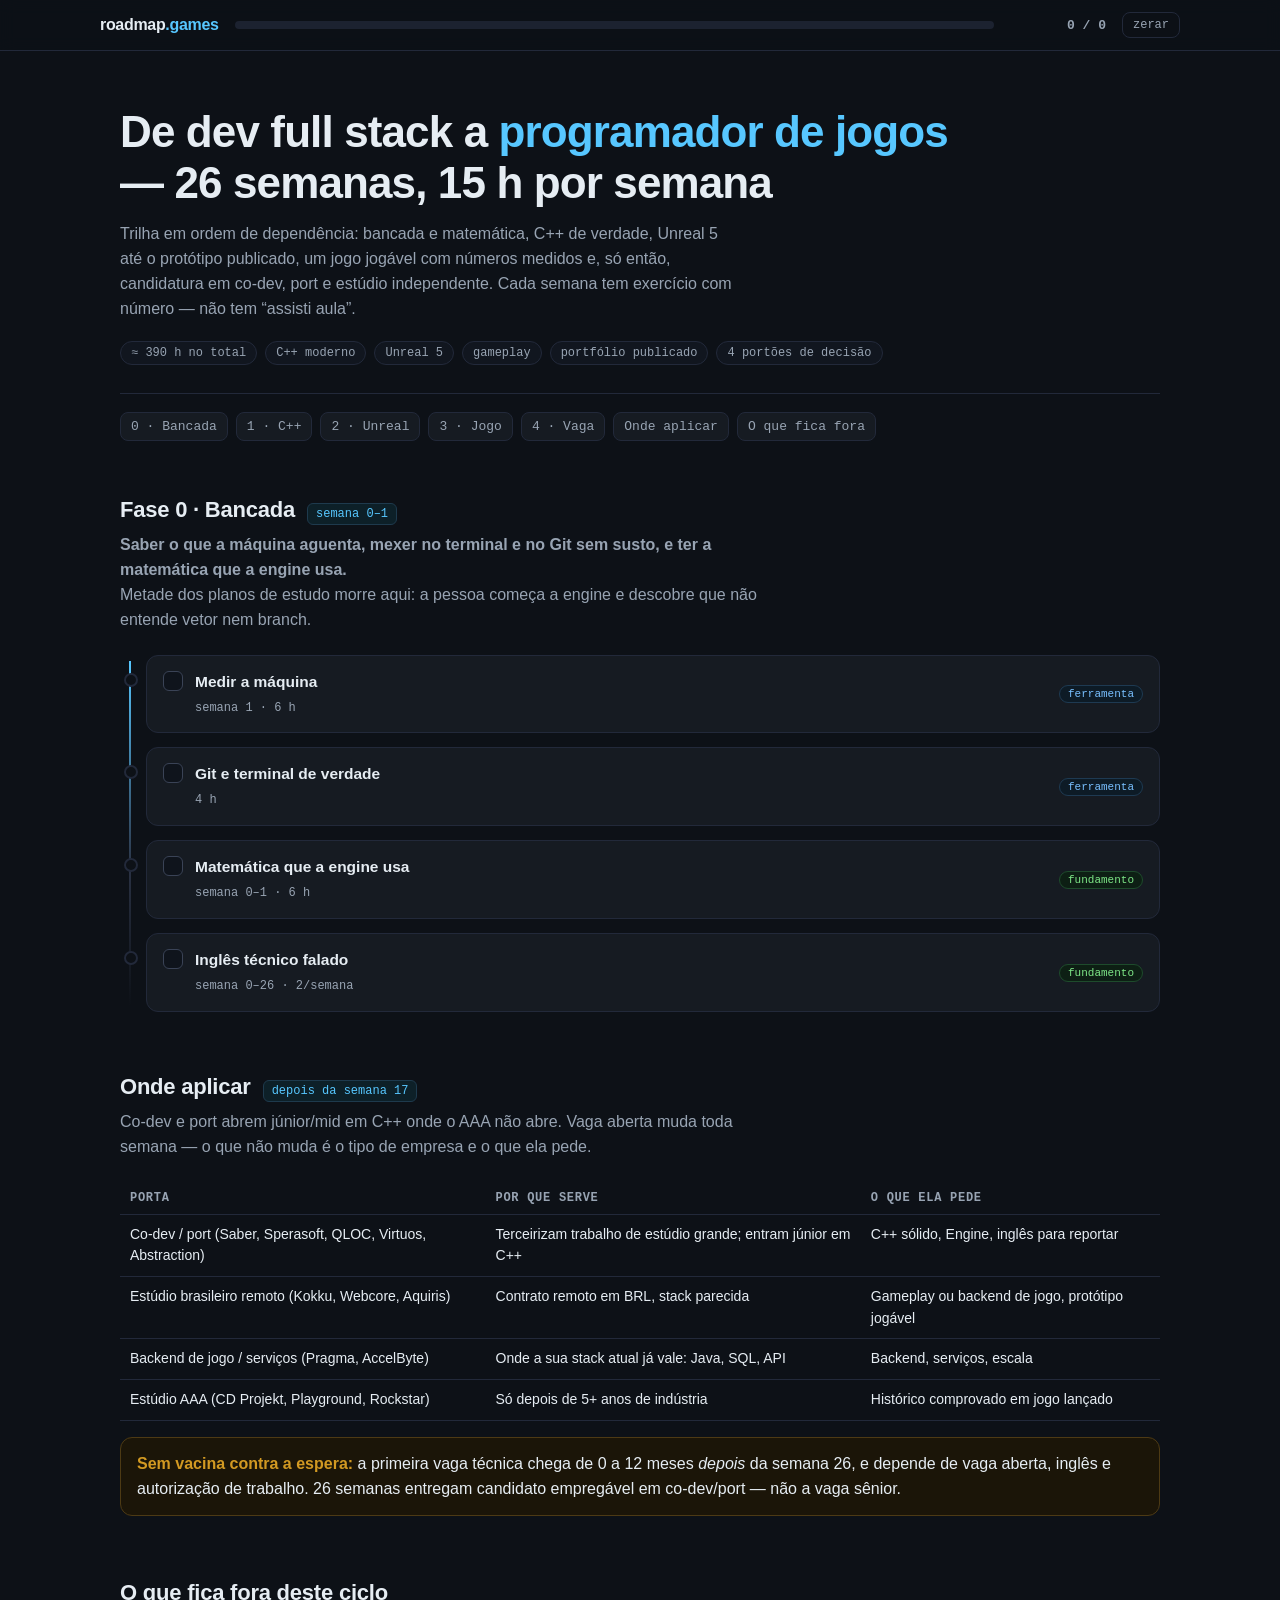
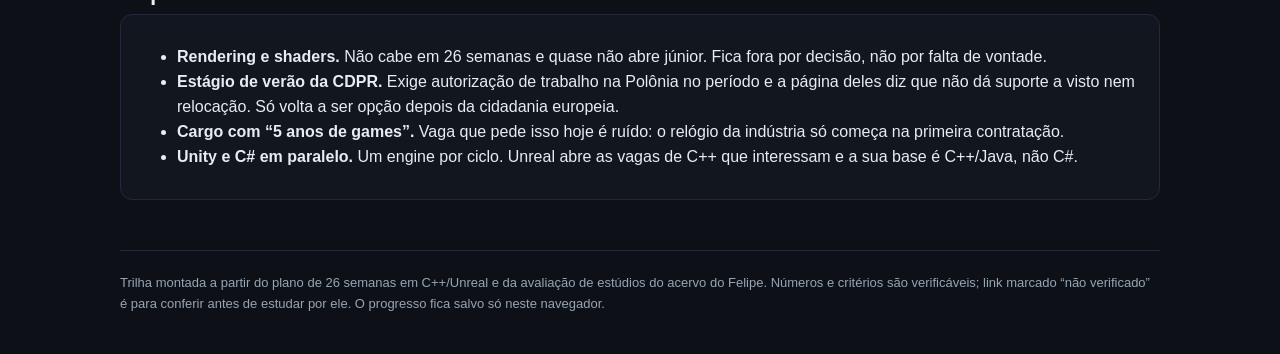
==== roadmap-games/index.html @ f2ee471b "Roadmap de games: trilha de 26 semanas em C++/Unreal Site estatico (roadmap-games/) com fases, exerc" ====
<!DOCTYPE html>
<html lang="pt-BR">
<head>
<meta charset="utf-8">
<meta name="viewport" content="width=device-width, initial-scale=1">
<title>Roadmap — de dev full stack a programador de jogos</title>
<meta name="description" content="Trilha de 26 semanas: C++, Unreal 5, gameplay, portfólio publicado e candidatura em estúdios.">
<style>
  :root{
    --bg:#0d1117; --bg2:#11161f; --card:#161b22; --line:#22293a;
    --txt:#e6edf3; --dim:#98a4b3; --accent:#57c7ff; --accent2:#8b7cff;
    --ok:#3fb950; --warn:#d29922;
    --mono:ui-monospace,SFMono-Regular,"SF Mono",Menlo,Consolas,monospace;
  }
  *{box-sizing:border-box}
  body{margin:0;background:var(--bg);color:var(--txt);
    font:16px/1.55 -apple-system,BlinkMacSystemFont,"Segoe UI",Roboto,Helvetica,Arial,sans-serif}
  a{color:var(--accent)}
  header{position:sticky;top:0;z-index:20;background:rgba(13,17,23,.92);
    backdrop-filter:blur(8px);border-bottom:1px solid var(--line)}
  .wrap{max-width:1080px;margin:0 auto;padding:0 20px}
  .hrow{display:flex;align-items:center;gap:16px;padding:12px 0}
  .logo{font-weight:700;letter-spacing:-.02em}
  .logo span{color:var(--accent)}
  .bar{flex:1;height:8px;background:#1c2230;border-radius:99px;overflow:hidden;min-width:80px}
  .bar i{display:block;height:100%;width:0;background:linear-gradient(90deg,var(--accent),var(--accent2));transition:width .3s}
  .pct{font:600 13px var(--mono);color:var(--dim);min-width:96px;text-align:right}
  .hero{padding:56px 0 28px;border-bottom:1px solid var(--line)}
  h1{font-size:clamp(28px,4.2vw,44px);line-height:1.15;margin:0 0 14px;letter-spacing:-.02em}
  h1 em{font-style:normal;color:var(--accent)}
  .lead{color:var(--dim);max-width:70ch;margin:0 0 20px}
  .chips{display:flex;flex-wrap:wrap;gap:8px}
  .chip{font:12px var(--mono);color:var(--dim);border:1px solid var(--line);
    padding:4px 10px;border-radius:99px;background:var(--bg2)}
  nav.toc{display:flex;gap:8px;flex-wrap:wrap;padding:18px 0}
  nav.toc a{font:13px var(--mono);text-decoration:none;color:var(--dim);border:1px solid var(--line);
    padding:6px 10px;border-radius:8px;background:var(--card)}
  nav.toc a:hover{color:var(--txt);border-color:var(--accent)}
  section{padding:34px 0 10px}
  .fase-top{display:flex;align-items:baseline;gap:12px;flex-wrap:wrap;margin-bottom:4px}
  h2{font-size:22px;margin:0;letter-spacing:-.01em}
  .sem{font:12px var(--mono);color:var(--accent);border:1px solid #1e3a4d;background:#0d2028;
    padding:3px 8px;border-radius:6px}
  .obj{color:var(--dim);margin:6px 0 22px;max-width:75ch}
  .trilha{position:relative;padding-left:26px}
  .trilha:before{content:"";position:absolute;left:9px;top:6px;bottom:6px;width:2px;
    background:linear-gradient(180deg,var(--accent),#2a3244 60%,transparent)}
  .no{position:relative;margin-bottom:14px}
  .no:before{content:"";position:absolute;left:-22px;top:18px;width:10px;height:10px;border-radius:50%;
    background:var(--bg);border:2px solid var(--line)}
  .no.done:before{background:var(--ok);border-color:var(--ok)}
  details{background:var(--card);border:1px solid var(--line);border-radius:12px;overflow:hidden}
  details[open]{border-color:#2b3a52}
  summary{list-style:none;cursor:pointer;display:flex;gap:12px;align-items:flex-start;padding:14px 16px}
  summary::-webkit-details-marker{display:none}
  .ck{flex:0 0 auto;width:20px;height:20px;border:1.5px solid #3a4356;border-radius:6px;margin-top:1px;
    display:grid;place-items:center;background:#0f141c;cursor:pointer}
  .ck:hover{border-color:var(--accent)}
  .ck.on{background:var(--ok);border-color:var(--ok)}
  .ck svg{width:12px;height:12px;stroke:#0d1117;stroke-width:3;fill:none;opacity:0}
  .ck.on svg{opacity:1}
  .st{flex:1;min-width:0}
  .st b{display:block;font-size:15.5px;font-weight:600}
  .st small{color:var(--dim);font:12px var(--mono)}
  .tag{font:11px var(--mono);padding:2px 8px;border-radius:99px;white-space:nowrap;align-self:center}
  .t-fund{color:#7ee787;border:1px solid #1e4b2c;background:#0d1f14}
  .t-ferr{color:#79c0ff;border:1px solid #1e3a52;background:#0d1b26}
  .t-proj{color:#d2a8ff;border:1px solid #3d2a56;background:#180f24}
  .t-port{color:#e3b341;border:1px solid #4d3a14;background:#231a08}
  .body{padding:0 16px 18px;border-top:1px solid var(--line);margin-top:2px}
  .grid{display:grid;grid-template-columns:1fr 1fr;gap:18px;padding-top:14px}
  @media(max-width:760px){.grid{grid-template-columns:1fr}}
  .body h4{font:600 12px var(--mono);text-transform:uppercase;letter-spacing:.08em;
    color:var(--dim);margin:0 0 8px}
  .body ul{margin:0;padding-left:18px}
  .body li{margin:3px 0}
  .crit{background:#0f141c;border-left:3px solid var(--warn);padding:10px 12px;border-radius:0 8px 8px 0;margin-top:14px}
  .crit b{color:var(--warn);font-size:12px;font-family:var(--mono);display:block;margin-bottom:2px}
  .prova{background:#0f141c;border-left:3px solid var(--accent2);padding:10px 12px;border-radius:0 8px 8px 0;margin-top:8px}
  .prova b{color:var(--accent2);font-size:12px;font-family:var(--mono);display:block;margin-bottom:2px}
  table{width:100%;border-collapse:collapse;margin:10px 0 6px;font-size:14px}
  th,td{text-align:left;padding:9px 10px;border-bottom:1px solid var(--line);vertical-align:top}
  th{font:600 12px var(--mono);text-transform:uppercase;letter-spacing:.06em;color:var(--dim)}
  .nota{border:1px solid #4d3a14;background:#1b1508;border-radius:12px;padding:14px 16px;margin:16px 0}
  .nota b{color:var(--warn)}
  .fora{border:1px solid var(--line);border-radius:12px;padding:14px 16px;background:var(--bg2)}
  footer{border-top:1px solid var(--line);margin-top:40px;padding:22px 0 40px;color:var(--dim);font-size:13px}
  .reset{font:12px var(--mono);background:transparent;color:var(--dim);border:1px solid var(--line);
    border-radius:8px;padding:5px 10px;cursor:pointer}
  .reset:hover{color:var(--txt);border-color:var(--accent)}
  @media print{header{position:static}details{border:1px solid #ccc}}
</style>
</head>
<body>
<header>
  <div class="wrap hrow">
    <div class="logo">roadmap<span>.games</span></div>
    <div class="bar"><i id="bar"></i></div>
    <div class="pct" id="pct">0 / 0</div>
    <button class="reset" id="reset" title="Zerar progresso">zerar</button>
  </div>
</header>

<div class="wrap">
  <div class="hero">
    <h1>De dev full stack a <em>programador de jogos</em><br>— 26 semanas, 15 h por semana</h1>
    <p class="lead">Trilha em ordem de dependência: bancada e matemática, C++ de verdade, Unreal 5 até o protótipo publicado, um jogo jogável com números medidos e, só então, candidatura em co-dev, port e estúdio independente. Cada semana tem exercício com número — não tem “assisti aula”.</p>
    <div class="chips">
      <span class="chip">≈ 390 h no total</span>
      <span class="chip">C++ moderno</span>
      <span class="chip">Unreal 5</span>
      <span class="chip">gameplay</span>
      <span class="chip">portfólio publicado</span>
      <span class="chip">4 portões de decisão</span>
    </div>
  </div>

  <nav class="toc">
    <a href="#f0">0 · Bancada</a>
    <a href="#f1">1 · C++</a>
    <a href="#f2">2 · Unreal</a>
    <a href="#f3">3 · Jogo</a>
    <a href="#f4">4 · Vaga</a>
    <a href="#onde">Onde aplicar</a>
    <a href="#fora">O que fica fora</a>
  </nav>

  <div id="app"></div>

  <section id="onde">
    <div class="fase-top"><h2>Onde aplicar</h2><span class="sem">depois da semana 17</span></div>
    <p class="obj">Co-dev e port abrem júnior/mid em C++ onde o AAA não abre. Vaga aberta muda toda semana — o que não muda é o tipo de empresa e o que ela pede.</p>
    <table>
      <thead><tr><th>Porta</th><th>Por que serve</th><th>O que ela pede</th></tr></thead>
      <tbody>
        <tr><td>Co-dev / port (Saber, Sperasoft, QLOC, Virtuos, Abstraction)</td><td>Terceirizam trabalho de estúdio grande; entram júnior em C++</td><td>C++ sólido, Engine, inglês para reportar</td></tr>
        <tr><td>Estúdio brasileiro remoto (Kokku, Webcore, Aquiris)</td><td>Contrato remoto em BRL, stack parecida</td><td>Gameplay ou backend de jogo, protótipo jogável</td></tr>
        <tr><td>Backend de jogo / serviços (Pragma, AccelByte)</td><td>Onde a sua stack atual já vale: Java, SQL, API</td><td>Backend, serviços, escala</td></tr>
        <tr><td>Estúdio AAA (CD Projekt, Playground, Rockstar)</td><td>Só depois de 5+ anos de indústria</td><td>Histórico comprovado em jogo lançado</td></tr>
      </tbody>
    </table>
    <div class="nota"><b>Sem vacina contra a espera:</b> a primeira vaga técnica chega de 0 a 12 meses <em>depois</em> da semana 26, e depende de vaga aberta, inglês e autorização de trabalho. 26 semanas entregam candidato empregável em co-dev/port — não a vaga sênior.</div>
  </section>

  <section id="fora">
    <div class="fase-top"><h2>O que fica fora deste ciclo</h2></div>
    <div class="fora">
      <ul>
        <li><b>Rendering e shaders.</b> Não cabe em 26 semanas e quase não abre júnior. Fica fora por decisão, não por falta de vontade.</li>
        <li><b>Estágio de verão da CDPR.</b> Exige autorização de trabalho na Polônia no período e a página deles diz que não dá suporte a visto nem relocação. Só volta a ser opção depois da cidadania europeia.</li>
        <li><b>Cargo com “5 anos de games”.</b> Vaga que pede isso hoje é ruído: o relógio da indústria só começa na primeira contratação.</li>
        <li><b>Unity e C# em paralelo.</b> Um engine por ciclo. Unreal abre as vagas de C++ que interessam e a sua base é C++/Java, não C#.</li>
      </ul>
    </div>
  </section>

  <footer>
    Trilha montada a partir do plano de 26 semanas em C++/Unreal e da avaliação de estúdios do acervo do Felipe.
    Números e critérios são verificáveis; link marcado “não verificado” é para conferir antes de estudar por ele.
    O progresso fica salvo só neste navegador.
  </footer>
</div>

<script>
const FASES = [
 { id:"f0", titulo:"Fase 0 · Bancada", semanas:"semana 0–1", tipo:"pre",
   objetivo:"Saber o que a máquina aguenta, mexer no terminal e no Git sem susto, e ter a matemática que a engine usa.",
   porque:"Metade dos planos de estudo morre aqui: a pessoa começa a engine e descobre que não entende vetor nem branch.",
   nos:[
    { id:"f0n1", titulo:"Medir a máquina", tipo:"ferramenta", semana:"1", horas:6,
      conceitos:["Abrir o projeto que já existe no PC que roda Unreal","Comando de estatística de frame (`stat unit`)","Build limpo cronometrado","Critério de compra de GPU: só com número na mão"],
      recursos:[{t:"Documentação de profiling da Unreal (dev.epicgames.com)",u:"https://dev.epicgames.com/documentation/",g:true,idioma:"en"}],
      exercicio:"Rodar `stat unit` na cena de primitivas e um build limpo do projeto existente.",
      criterio:"≥ 30 fps e build < 15 min registrados. Se não der, mede de novo antes de comprar GPU.",
      prova:"Um parágrafo no README do protótipo com os dois números e o modelo da máquina." },
    { id:"f0n2", titulo:"Git e terminal de verdade", tipo:"ferramenta", semana:"0", horas:4,
      conceitos:["branch, merge, rebase e o que dá conflito","`git log`, `git bisect`, `git stash`","Commit pequeno e mensagem que explica o porquê","Git LFS para asset binário de engine"],
      recursos:[{t:"Pro Git (livro livre, tem tradução PT)",u:"https://git-scm.com/book/pt-br",g:true,idioma:"pt"}],
      exercicio:"Reorganizar o repositório do protótipo em branches: `main` estável, uma branch por experimento.",
      criterio:"Nenhum commit direto na `main` por 2 semanas; histórico legível por outra pessoa.",
      prova:"Histórico do repositório — é a primeira coisa que recrutador de engine abre." },
    { id:"f0n3", titulo:"Matemática que a engine usa", tipo:"fundamento", semana:"0–1", horas:6,
      conceitos:["Vetor, soma, escala, normalização","Produto escalar (visão, oclusão) e produto vetorial (eixo de giro)","Interpolação linear e suavização","Base ortonormal e espaço local × mundo"],
      recursos:[{t:"Math for Game Developers (série de vídeos com exercícios)",u:"",g:true,idioma:"en"}],
      exercicio:"Escrever à mão, sem engine: detectar se o jogador está à frente de um NPC e a que distância.",
      criterio:"Acertar 10 casos de teste escritos antes do código.",
      prova:"Arquivo `.md` curto com o código e o desenho de cada caso." },
    { id:"f0n4", titulo:"Inglês técnico falado", tipo:"fundamento", semana:"0–26", horas:"2/semana",
      conceitos:["Descrever um bug em 30 s","Explicar uma decisão de arquitetura","Vocabulário de engine: tick, actor, class, build","Entrevista técnica sem roteiro decorado"],
      recursos:[{t:"Documentação da Unreal 5 em inglês (dev.epicgames.com) — leitura diária",u:"https://dev.epicgames.com/documentation/",g:true,idioma:"en"}],
      exercicio:"Gravar 60 s de áudio explicando o que você fez na semana, uma vez por semana.",
      criterio:"Sem texto na frente a partir da semana 10.",
      prova:"Pasta local com os áudios; o vídeo do protótipo sai em inglês." }
   ]},
 { id:"f1", titulo:"Fase 1 · C++ de verdade", semanas:"semanas 2–9", tipo:"fundamento",
   objetivo:"Sair do C++ de faculdade para C++ de engine: memória, custo e depuração medidos.",
   porque:"Engine é C++ com regra de performance. Sem essa fase, o projeto em Unreal vira Blueprint copiado de tutorial.",
   nos:[
    { id:"f1n1", titulo:"Tipos, referência × ponteiro, stack × heap", tipo:"fundamento", semana:"2", horas:15,
      conceitos:["`int`/`size_t`/`float` e o que estoura","referência é apelido, ponteiro é endereço","tempo de vida na stack × heap","`new`/`delete` e por que a engine evita"],
      recursos:[{t:"Learn C++ (learncpp.com) — capítulos de fundamentos",u:"https://www.learncpp.com/",g:true,idioma:"en"},{t:"cppreference (consulta, não leitura)",u:"https://en.cppreference.com/",g:true,idioma:"en"}],
      exercicio:"Escrever um vetor dinâmico próprio com `push_back`, realocação e tamanho.",
      criterio:"1 M inserções sem erro e 0 leak no AddressSanitizer.",
      prova:"Repo `cpp-vector-from-scratch` com README e o comando de teste." },
    { id:"f1n2", titulo:"RAII, cópia × movimento", tipo:"fundamento", semana:"3", horas:15,
      conceitos:["construtor e destrutor como dono do recurso","regra de três × regra de cinco","move ctor e `std::move`","`= delete` e `= default`"],
      exercicio:"`Buffer` com move constructor e teste que prova a diferença.",tipo:"fundamento",
      criterio:"Cópia de 100 MB ≥ 10× mais lenta que o move — medido.",
      prova:"Tabela de tempos no README." },
    { id:"f1n3", titulo:"STL, iteradores e complexidade", tipo:"fundamento", semana:"4", horas:15,
      conceitos:["sequência × associativa × hash","invalidacão de iterador","`O(n)` × `O(log n)` na prática","algoritmos prontos antes do laço escrito à mão"],
      exercicio:"3 exercícios só com STL, cada um com benchmark.",
      criterio:"`vector` × `list` × `map` medidos em 1 M de elementos.",
      prova:"Gráfico ou tabela de ms no README." },
    { id:"f1n4", titulo:"Templates, lambdas e `std::function`", tipo:"fundamento", semana:"5", horas:15,
      conceitos:["template de função × de classe","lambda e captura por valor/referência","`std::function` e o custo do type erasure","callbacks no estilo de engine"],
      exercicio:"Sistema de eventos com callbacks e prioridade.",
      criterio:"5 testes verdes, incluindo remoção de callback no meio da emissão.",
      prova:"Repo `cpp-event-system` com os testes." },
    { id:"f1n5", titulo:"Memória: alinhamento, cache, ponteiros inteligentes", tipo:"fundamento", semana:"6", horas:15,
      conceitos:["alinhamento e padding","localidade de cache e o custo do ponteiro saltando","AoS × SoA","`unique_ptr` × `shared_ptr` × referência crua"],
      exercicio:"Simulação de 1 M de partículas em AoS e em SoA.",
      criterio:"Diferença de ms/frame medida e explicada em 3 frases.",
      prova:"Comparação no README com o perfil de acesso." },
    { id:"f1n6", titulo:"Concorrência: threads, mutex, atomics", tipo:"fundamento", semana:"7", horas:15,
      conceitos:["thread e `join`","mutex e o que é deadlock","`atomic` e ordem de memória (o básico)","fila de trabalho com workers"],
      exercicio:"Job system com 4 workers processando 1 M de itens.",
      criterio:"Speedup ≥ 2,5× sobre a versão de uma thread.",
      prova:"Tabela de tempo por número de threads." },
    { id:"f1n7", titulo:"Depurar: sanitizers, gdb, profiler", tipo:"ferramenta", semana:"8", horas:15,
      conceitos:["AddressSanitizer e UndefinedBehaviorSanitizer","breakpoint, `watch`, backtrace","profiling por amostragem","isolar bug reportado por outra pessoa"],
      exercicio:"Caçar 3 bugs plantados de propósito num código seu.",
      criterio:"Relatório de 1 página por bug: sintoma, causa, correção.",
      prova:"Pasta `reports/` no repo." },
    { id:"f1n8", titulo:"Portão 1 — C++ integrador", tipo:"portao", semana:"9", horas:15,
      conceitos:["loop de tick com passo fixo","estado de jogo serializável","UDP local sem biblioteca pesada","medir erro de posição"],
      exercicio:"Servidor headless a 20 Hz com 2 clientes UDP na mesma máquina.",
      criterio:"Erro de posição medido em metros após 5 min de jogo — o número decide se vale seguir para engine.",
      prova:"Vídeo de 30 s e README com o erro medido." }
   ]},
 { id:"f2", titulo:"Fase 2 · Unreal 5", semanas:"semanas 10–17", tipo:"projeto",
   objetivo:"Dominar o framework de gameplay em C++ até um protótipo empacotado e publicado.",
   porque:"É a fase que aparece no currículo. Cada semana termina em algo que abre e roda, não em aula assistida.",
   nos:[
    { id:"f2n1", titulo:"AActor, UPROPERTY e Gameplay Framework", tipo:"projeto", semana:"10", horas:15,
      conceitos:["Actor, Component, Level","`UPROPERTY` e o que o garbage collector vê","GameMode, PlayerController, Pawn","ciclo `BeginPlay`/`Tick`"],
      exercicio:"Personagem com input em C++ puro, sem Blueprint no movimento.",
      criterio:"Build empacotada abre e o personagem anda.",
      prova:"Repo do protótipo com o `Build/` fora do Git e um GIF curto." },
    { id:"f2n2", titulo:"Câmera e CharacterMovement", tipo:"projeto", semana:"11", horas:15,
      conceitos:["spring arm e colisão de câmera","`MaxWalkSpeed`, aceleração, frenagem","chão × ar","terceira pessoa legível"],
      exercicio:"Terceira pessoa jogável numa pista medida.",
      criterio:"6 m/s medidos na pista de 24 m.",
      prova:"Vídeo com a medição na tela." },
    { id:"f2n3", titulo:"Enhanced Input e HUD em UMG", tipo:"projeto", semana:"12", horas:15,
      conceitos:["Input Action × Input Mapping Context","pause e reinício sem vazar estado","HUD por binding × por evento","empacotar depois de mexer em UMG"],
      exercicio:"Pause, reiniciar e HUD de velocidade.",
      criterio:"Os 3 funcionam na build empacotada, não só no editor.",
      prova:"Checklist no README com o que foi testado na build." },
    { id:"f2n4", titulo:"Animação com AnimInstance em C++", tipo:"projeto", semana:"13", horas:15,
      conceitos:["estado de animação dirigido por código","blend por variável","notify e evento de passo","evitar `if` na lógica de transição"],
      exercicio:"3 estados de animação com primitivas.",
      criterio:"Transição controlada por dados, sem cadeia de `if`.",
      prova:"Trecho de código no README explicando a máquina de estados." },
    { id:"f2n5", titulo:"IA: AIController, Behavior Tree, NavMesh", tipo:"projeto", semana:"14", horas:15,
      conceitos:["Blackboard × Behavior Tree","percepção (visão e audição)","NavMesh e patrulha por pontos","custo de vários agentes"],
      exercicio:"3 inimigos que patrulham e perseguem.",
      criterio:"3 bots rodando 5 min sem travar nem empilhar.",
      prova:"Vídeo de 30 s com os 3 bots e o log de FPS." },
    { id:"f2n6", titulo:"Combate próprio, sem GAS", tipo:"projeto", semana:"15", horas:15,
      conceitos:["hitbox e overlap confiável","dano, vida e morte","i-frames e hitstop","feedback: som, tremor, flash"],
      exercicio:"Loop de combate completo com vitória e derrota.",
      criterio:"60 s de jogo sem bug conhecido, com os números de hitstop documentados.",
      prova:"Vídeo de 60 s — este é o clipe que vai no currículo." },
    { id:"f2n7", titulo:"Profiling e corte de frame time", tipo:"ferramenta", semana:"16", horas:15,
      conceitos:["Unreal Insights","`stat unit` e as três barras","game thread × render thread","o que cortar primeiro"],
      exercicio:"Cortar frame time do protótipo com antes e depois.",
      criterio:"−4 ms provados em gráfico.",
      prova:"Captura do Insights no README." },
    { id:"f2n8", titulo:"Portão 2 — publicar o protótipo", tipo:"portao", semana:"17", horas:15,
      conceitos:["empacotar para Windows","página no itch.io","vídeo de 60 s","testar em outra máquina"],
      exercicio:"Build pública + página + vídeo.",
      criterio:"URL abre e roda em outra máquina, sem o editor instalado.",
      prova:"Link público no LinkedIn e no README do perfil." }
   ]},
 { id:"f3", titulo:"Fase 3 · Jogo jogável e especialidade", semanas:"semanas 18–24", tipo:"projeto",
   objetivo:"Um jogo pequeno, jogado por estranhos, com números que provam decisão de design.",
   porque:"Protótipo mostra engine; jogo mostra que você termina. Terminar é o que separa candidato de curioso.",
   nos:[
    { id:"f3n1", titulo:"Um verbo só, uma sala", tipo:"projeto", semana:"18", horas:15,
      conceitos:["escopo de 1 verbo","sala como tutorial disfarçado","estado mínimo de jogo","o que cortar quando o tempo acaba"],
      exercicio:"Base jogável com um verbo e uma sala.",
      criterio:"60 s jogáveis sem bug bloqueante.",
      prova:"Vídeo + build atualizada no itch.io." },
    { id:"f3n2", titulo:"Salas 2–3 e o “feel”", tipo:"projeto", semana:"19", horas:15,
      conceitos:["coyote time, input buffer, hitstop","número no README, não no olho","curva de dificuldade","leitura visual de perigo"],
      exercicio:"Três salas com o feel ajustado.",
      criterio:"3 números justificados com o porquê.",
      prova:"Seção “feel” no README com os valores e o efeito." },
    { id:"f3n3", titulo:"Playtest com 2 pessoas", tipo:"projeto", semana:"20", horas:15,
      conceitos:["observar em silêncio","onde a pessoa trava × onde ela reclama","registro de observação","o que ignorar do feedback"],
      exercicio:"Duas sessões sem explicar nada antes.",
      criterio:"10 observações registradas, com horário.",
      prova:"Nota `playtest-1.md` no repo." },
    { id:"f3n4", titulo:"Corrigir os 3 problemas mais repetidos", tipo:"projeto", semana:"21", horas:15,
      conceitos:["priorizar por frequência","mudança pequena × retrabalho","changelog","nova build"],
      exercicio:"v1.0 com três correções.",
      criterio:"3 correções + changelog publicado.",
      prova:"Changelog no itch.io." },
    { id:"f3n5", titulo:"Portão 3 — gameplay ou IA?", tipo:"portao", semana:"22", horas:15,
      conceitos:["o que você gostou de medir","combate × percepção/behavior","mercado: qual abre mais júnior","decisão escrita"],
      exercicio:"Comparar o que rendeu no combate (semana 15) e nos bots (semana 14).",
      criterio:"Decisão de uma frase, escrita no plano.",
      prova:"Parágrafo no README e no plano de estudo." },
    { id:"f3n6", titulo:"O sistema novo da especialidade", tipo:"projeto", semana:"23", horas:15,
      conceitos:["IA: EQS, StateTree, percepção","gameplay: segundo verbo que interage com o primeiro","medir o sistema novo","mantê-lo legível"],
      exercicio:"Um sistema novo medido na demo.",
      criterio:"Demo de 30 s mostrando o sistema funcionando.",
      prova:"Vídeo + trecho de código explicado." },
    { id:"f3n7", titulo:"Writeup técnico e 3 posts", tipo:"projeto", semana:"24", horas:15,
      conceitos:["escrever com número, não com opinião","estrutura de postmortem curto","onde publicar (LinkedIn, itch.io, devlog)","o que não contar"],
      exercicio:"Um writeup de 1 página e 3 posts.",
      criterio:"1 writeup + 3 posts publicados.",
      prova:"Links no perfil e no README." }
   ]},
 { id:"f4", titulo:"Fase 4 · Entrar na indústria", semanas:"semanas 25–26", tipo:"candidatura",
   objetivo:"Transformar o que existe em candidatura que passa do primeiro filtro, e medir a taxa de resposta.",
   porque:"Portfólio não se candidata sozinho; e sem medir resposta, você repete o mesmo erro 40 vezes.",
   nos:[
    { id:"f4n1", titulo:"Aplicar com kit: 20 candidaturas", tipo:"portao", semana:"25", horas:15,
      conceitos:["kit de avaliação do estúdio antes de aplicar","co-dev e port primeiro","10 contatos humanos, não só formulário","registro de cada candidatura"],
      exercicio:"20 candidaturas registradas com data, canal e resposta.",
      criterio:"20 registradas e pelo menos 2 respostas humanas.",
      prova:"Planilha pessoal — não vai para o Git." },
    { id:"f4n2", titulo:"Fechar o ciclo e desenhar o próximo", tipo:"portao", semana:"26", horas:15,
      conceitos:["o que falhou por mérito × por mercado","quanto do plano era otimista","próximo bloco de 26 semanas","o que manter vivo (loja, PDV, inglês)"],
      exercicio:"Revisão escrita do ciclo.",
      criterio:"Plano do ciclo 2 escrito com o que muda.",
      prova:"Nota pessoal; o site é atualizado com a nova trilha." }
   ]}
];

const LABEL = {fundamento:"fundamento",frente:"",ferramenta:"ferramenta",projeto:"projeto",portao:"portão",pre:""};
const TAGC = {fundamento:"t-fund",ferramenta:"t-ferr",projeto:"t-proj",portao:"t-port",pre:"t-fund"};
const KEY = "roadmap-games-v1";
let done = {};
try{ done = JSON.parse(localStorage.getItem(KEY) || "{}"); }catch(e){ done = {}; }

const app = document.getElementById("app");
FASES.forEach(f=>{
  const sec = document.createElement("section");
  sec.id = f.id;
  const nos = f.nos.map(n=>`
    <div class="no ${done[n.id]?'done':''}" data-id="${n.id}">
      <details>
        <summary>
          <span class="ck ${done[n.id]?'on':''}"><svg viewBox="0 0 24 24"><path d="M4 12l5 5L20 6"/></svg></span>
          <span class="st"><b>${n.titulo}</b><small>${n.semana && n.semana!=="0" ? "semana "+n.semana+" · " : ""}${typeof n.horas==="number" ? n.horas+" h" : n.horas}</small></span>
          <span class="tag ${TAGC[n.tipo]||'t-fund'}">${LABEL[n.tipo]||n.tipo}</span>
        </summary>
        <div class="body">
          <div class="grid">
            <div>
              <h4>conceitos</h4>
              <ul>${n.conceitos.map(c=>`<li>${c}</li>`).join("")}</ul>
            </div>
            <div>
              <h4>estudar com</h4>
              <ul>${n.recursos.map(r=> r.u ? `<li><a href="${r.u}" target="_blank" rel="noopener">${r.t}</a>${r.idioma?` · ${r.idioma}`:""}</li>` : `<li>${r.t} <em>· link não verificado</em></li>`).join("")}</ul>
            </div>
          </div>
          <div class="crit"><b>pronto em número</b>${n.criterio}</div>
          <div class="prova"><b>prova</b>${n.prova}</div>
        </div>
      </details>
    </div>`).join("");
  sec.innerHTML = `<div class="fase-top"><h2>${f.titulo}</h2><span class="sem">${f.semanas}</span></div>
    <p class="obj"><b>${f.objetivo}</b><br>${f.porque}</p>
    <div class="trilha">${nos}</div>`;
  app.appendChild(sec);
});

const total = FASES.reduce((a,f)=>a+f.nos.length,0);
function paint(){
  const n = Object.values(done).filter(Boolean).length;
  document.getElementById("bar").style.width = (n/total*100).toFixed(1)+"%";
  document.getElementById("pct").textContent = n+" / "+total+" ("+Math.round(n/total*100)+"%)";
}
document.addEventListener("click",e=>{
  const ck = e.target.closest(".ck");
  if(ck){
    e.preventDefault(); e.stopPropagation();
    const box = ck.closest(".no");
    const id = box.dataset.id;
    done[id] = !done[id];
    ck.classList.toggle("on", !!done[id]);
    box.classList.toggle("done", !!done[id]);
    localStorage.setItem(KEY, JSON.stringify(done));
    paint();
  }
});
document.getElementById("reset").addEventListener("click",()=>{
  done = {}; localStorage.setItem(KEY,"{}");
  document.querySelectorAll(".no").forEach(b=>{b.classList.remove("done"); b.querySelector(".ck").classList.remove("on");});
  paint();
});
paint();
</script>
</body>
</html>
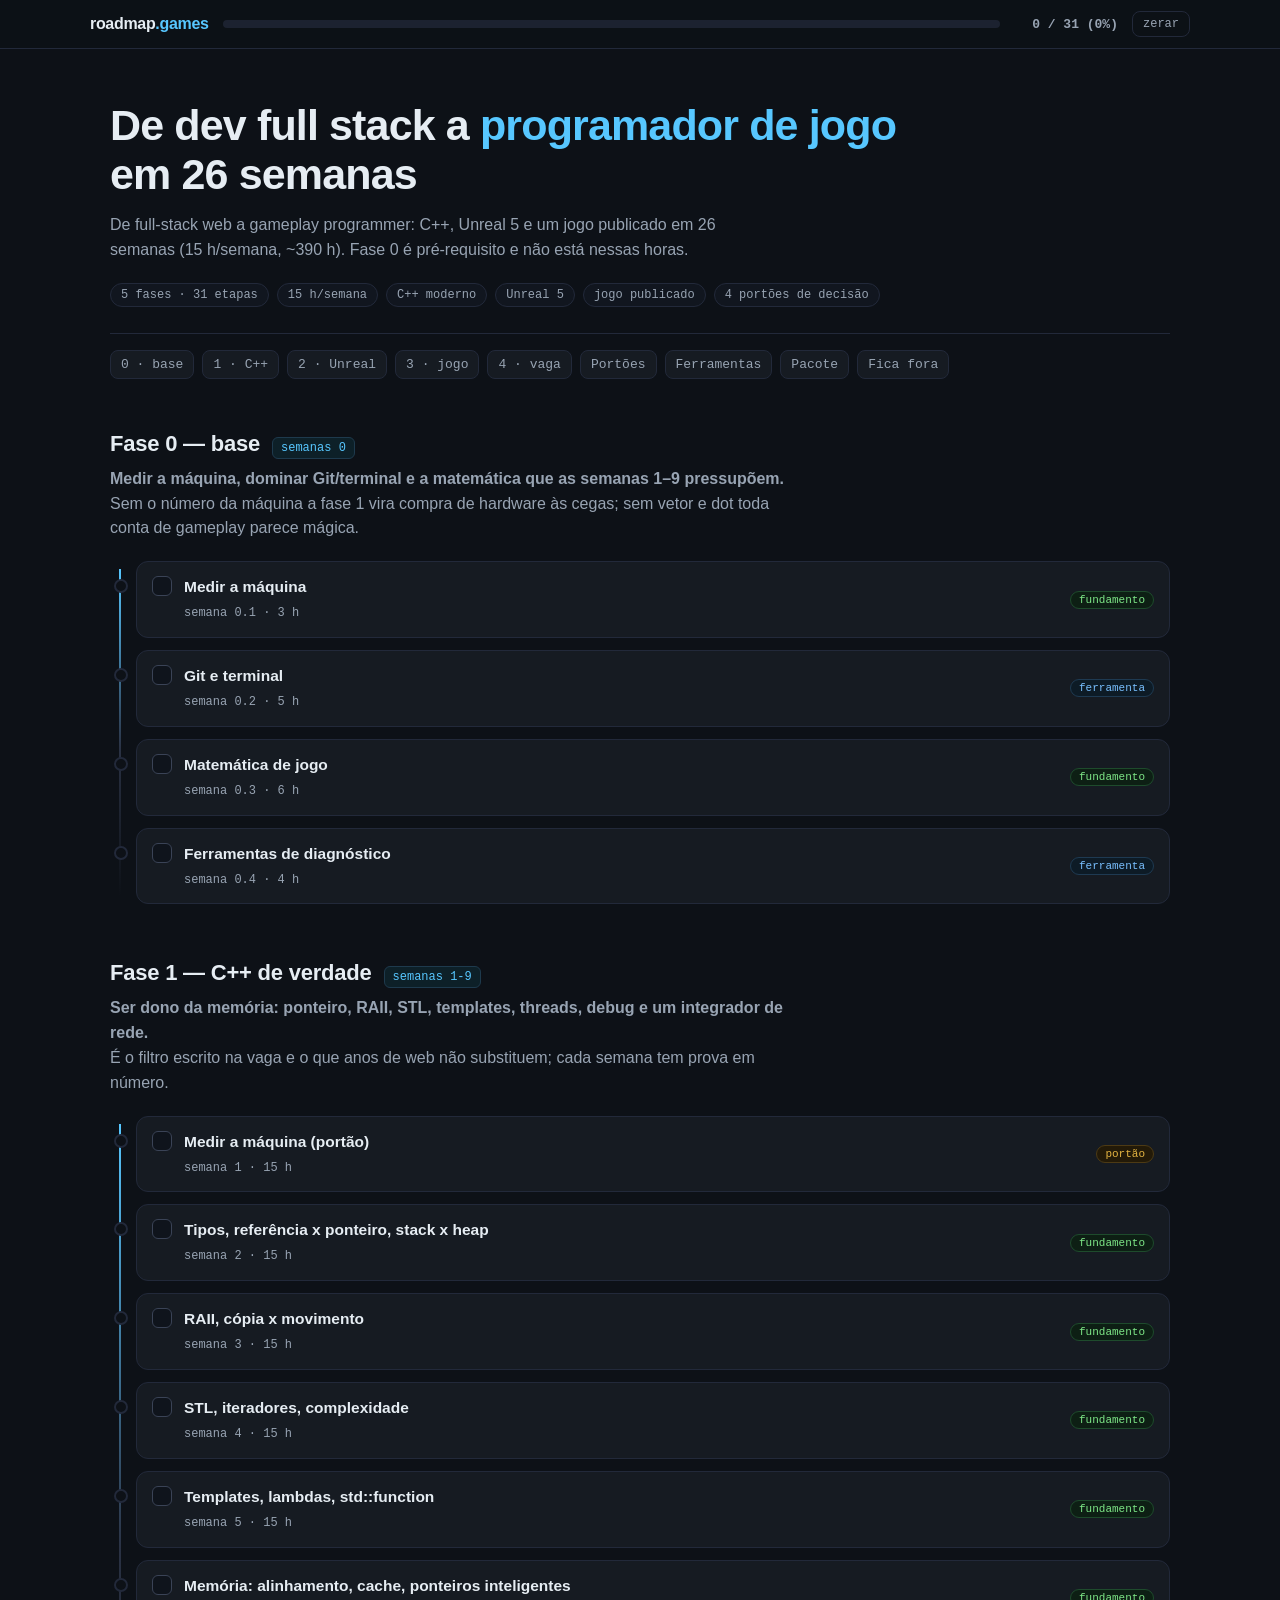
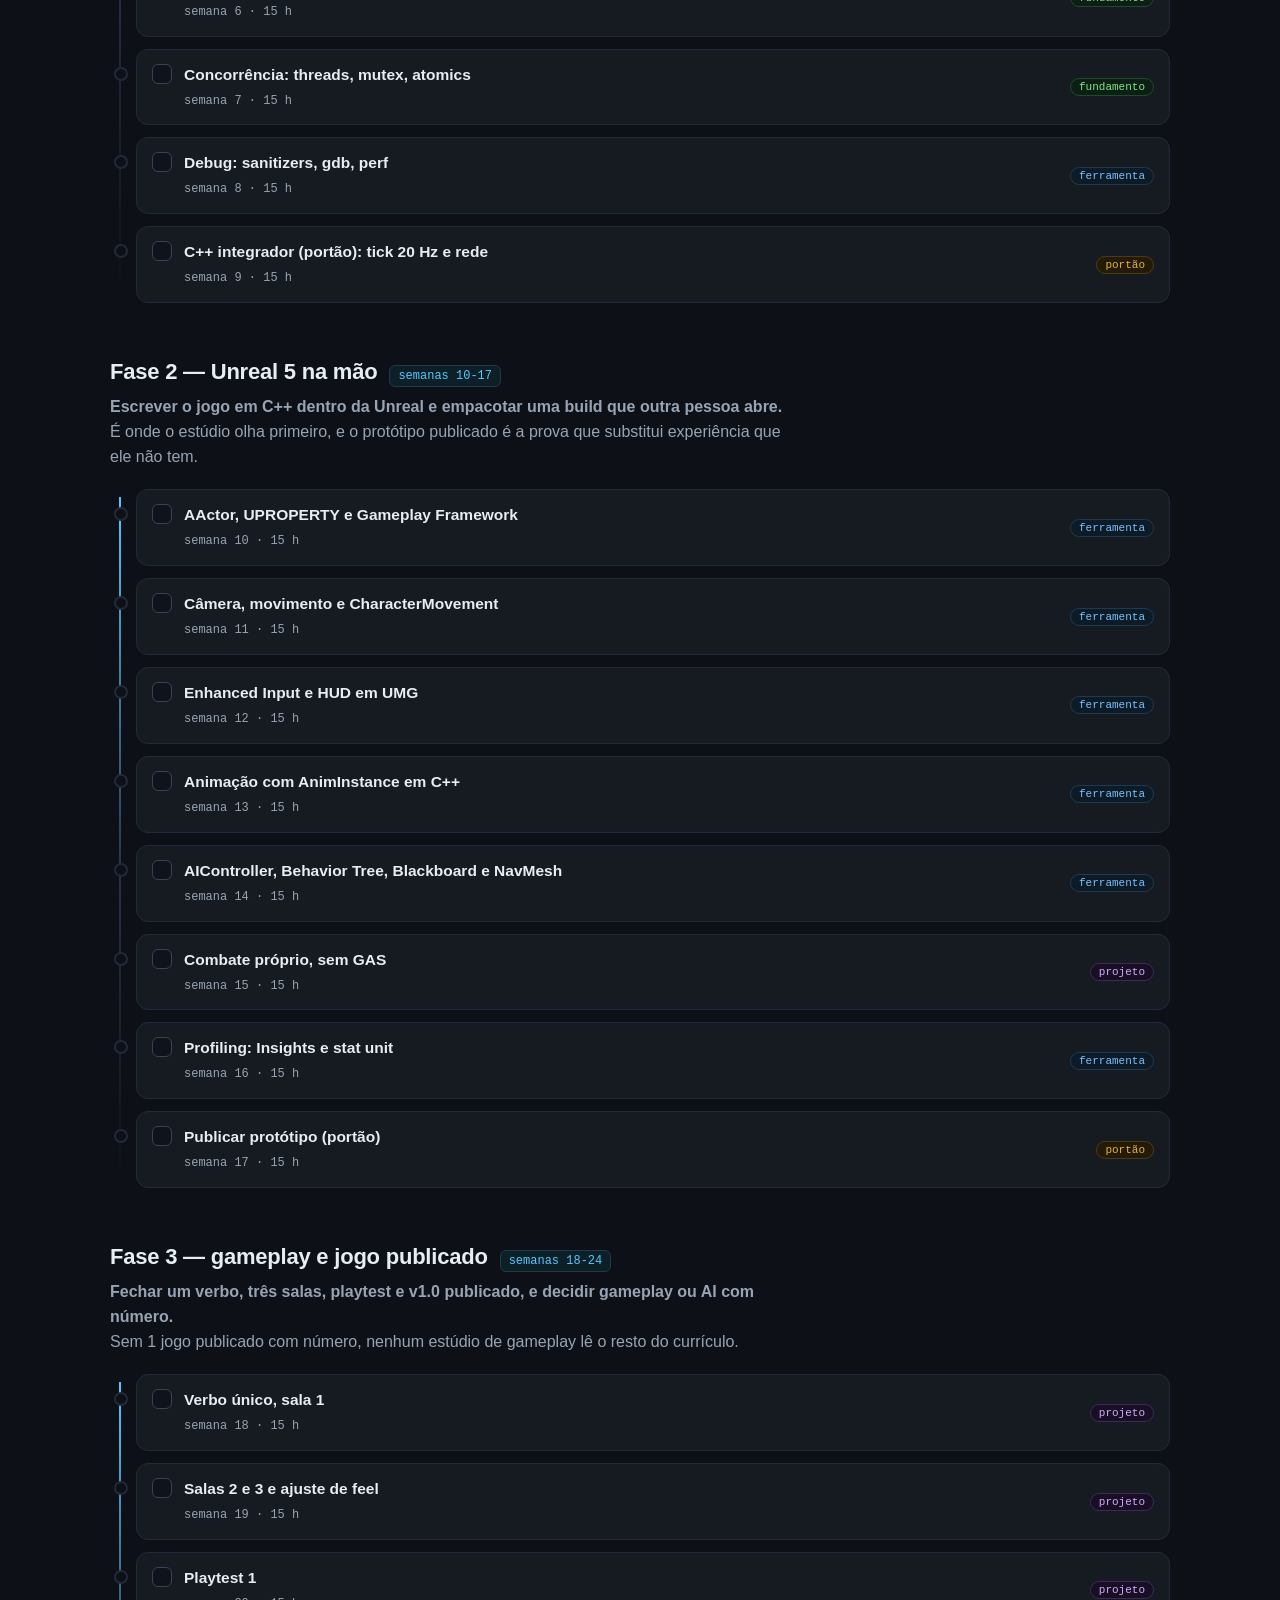
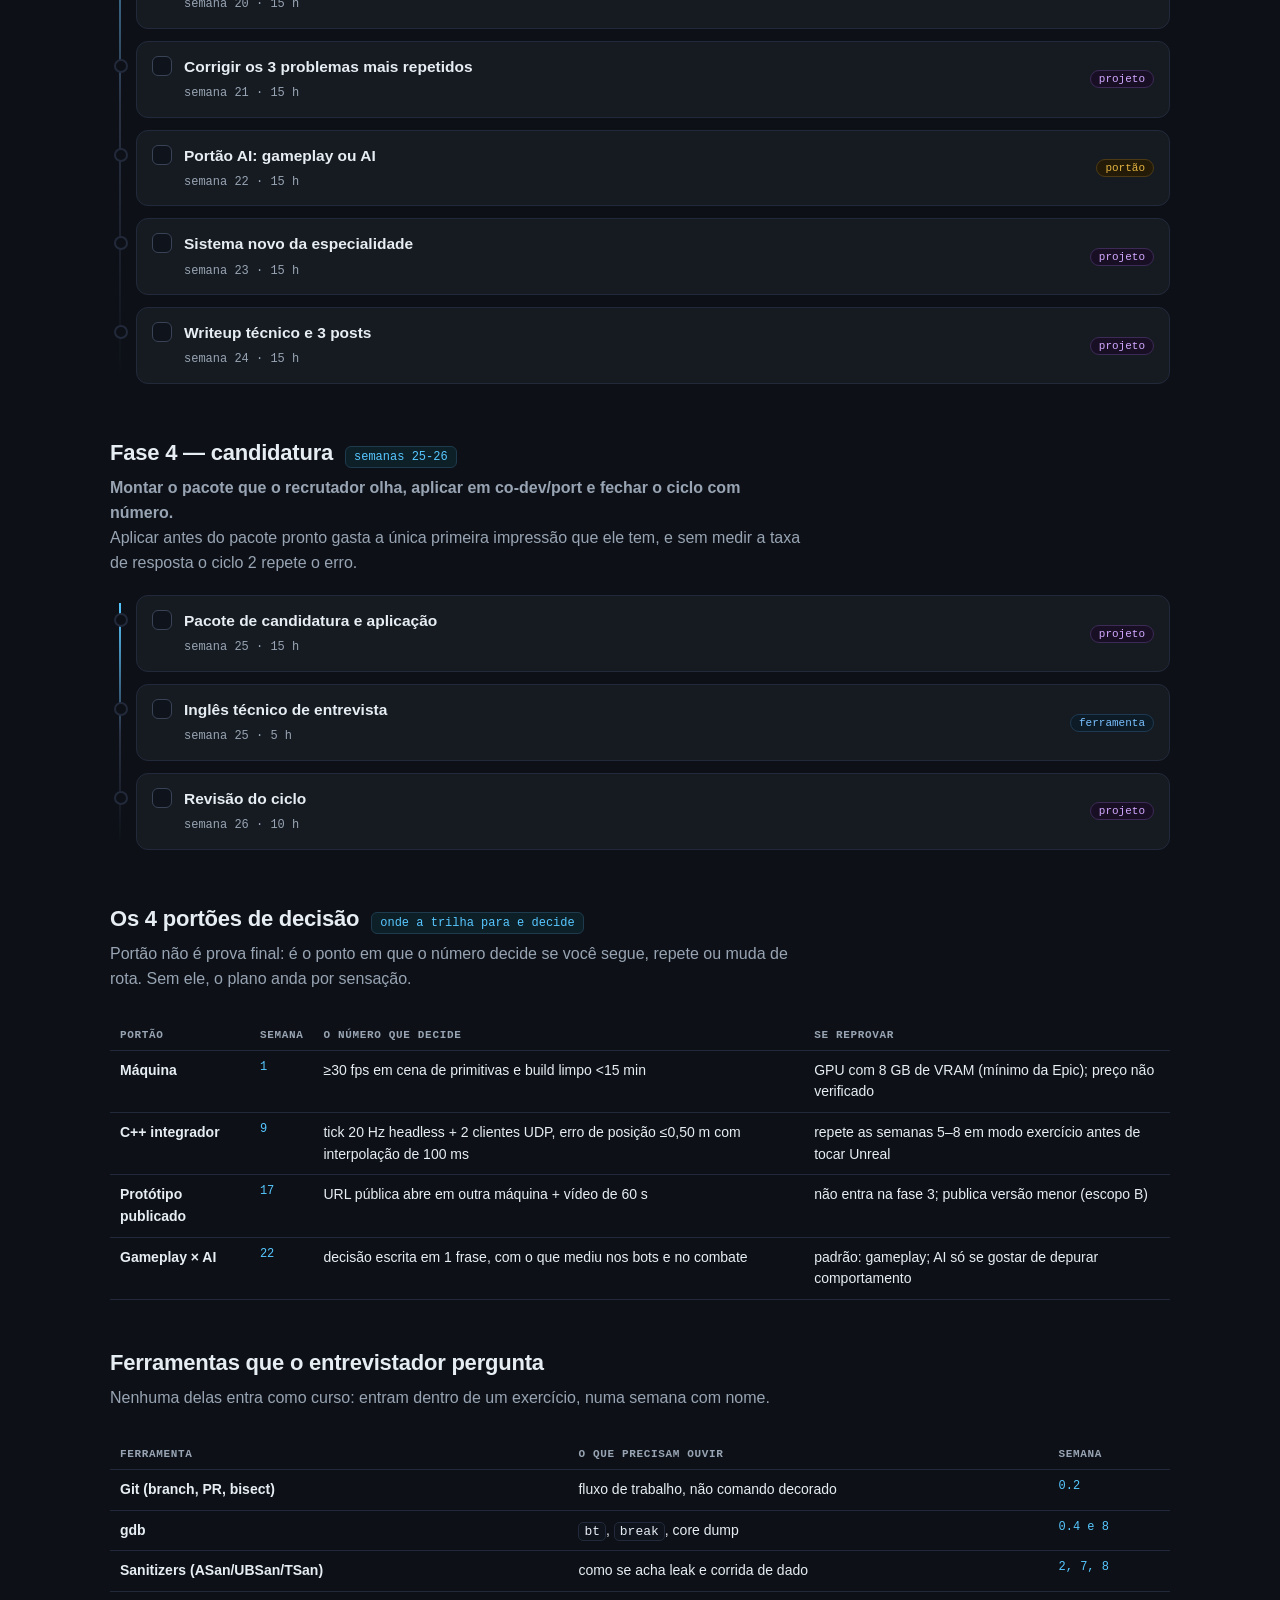
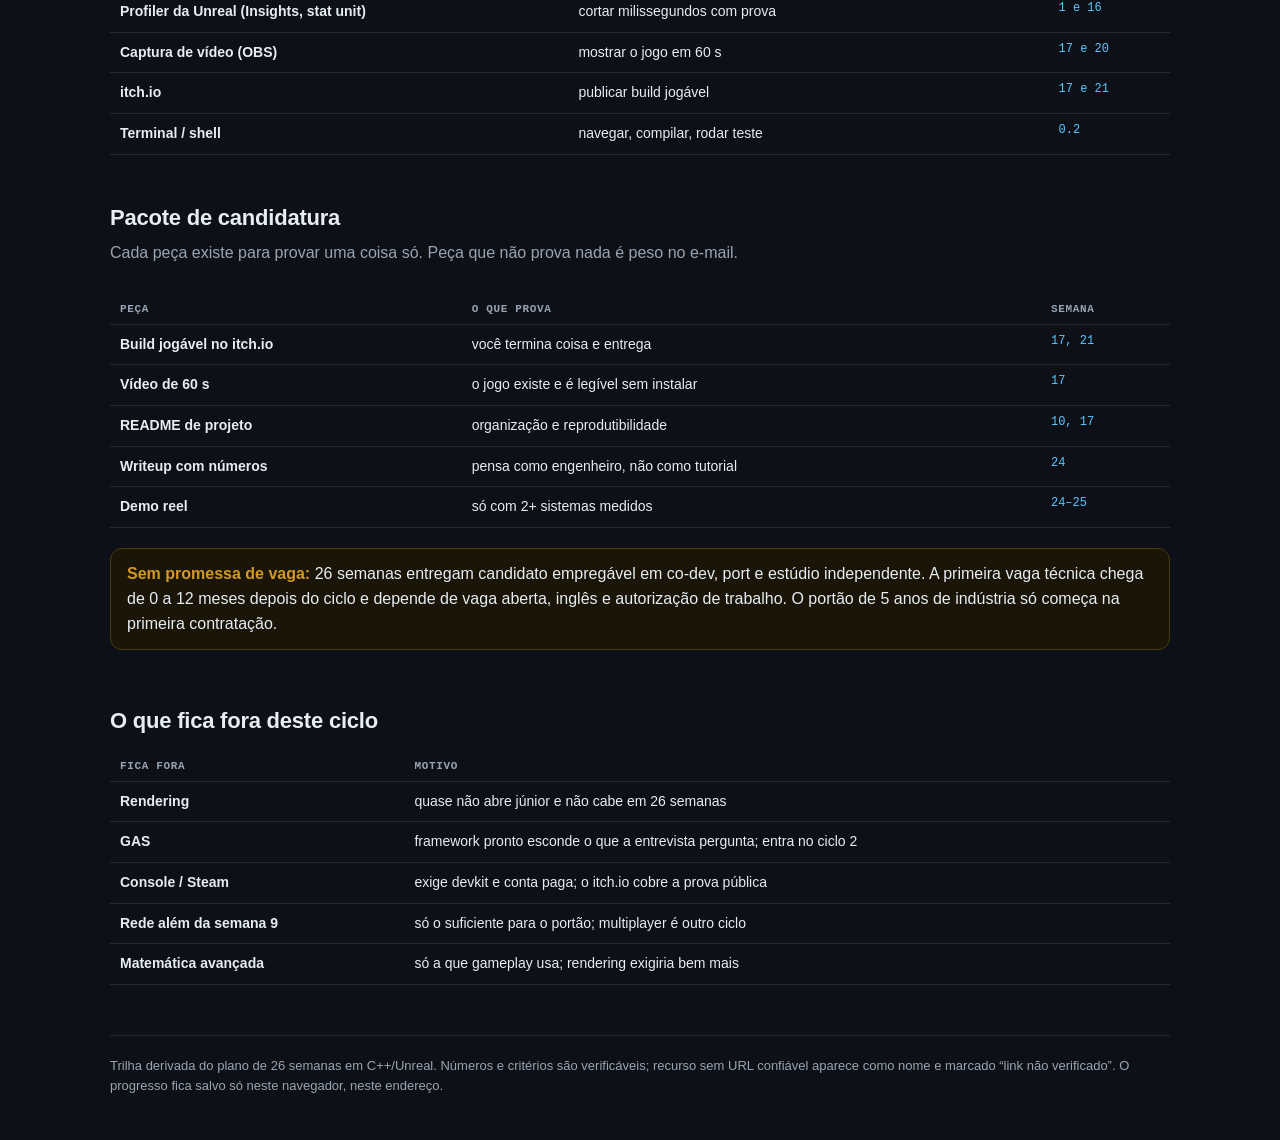
==== commit c3de3a43: "Roadmap de games: versao detalhada (5 fases, 31 etapas) Cada semana com foco, conceitos, recurso, ex" ====
--- a/roadmap-games/index.html
+++ b/roadmap-games/index.html
@@ -3,58 +3,53 @@
 <head>
 <meta charset="utf-8">
 <meta name="viewport" content="width=device-width, initial-scale=1">
-<title>Roadmap — de dev full stack a programador de jogos</title>
-<meta name="description" content="Trilha de 26 semanas: C++, Unreal 5, gameplay, portfólio publicado e candidatura em estúdios.">
+<link rel="icon" href="data:image/svg+xml,%3Csvg xmlns='http://www.w3.org/2000/svg' viewBox='0 0 32 32'%3E%3Crect width='32' height='32' rx='8' fill='%230d1117'/%3E%3Cpath d='M8 24V10h4v10h4V14h4v6h4v4z' fill='%2357c7ff'/%3E%3C/svg%3E">
+<title>Roadmap — de dev full stack a programador de jogo (26 semanas)</title>
+<meta name="description" content="Trilha de 26 semanas: C++, Unreal 5, gameplay, jogo publicado e candidatura. Cada semana com exercício e critério numérico.">
 <style>
   :root{
     --bg:#0d1117; --bg2:#11161f; --card:#161b22; --line:#22293a;
     --txt:#e6edf3; --dim:#98a4b3; --accent:#57c7ff; --accent2:#8b7cff;
-    --ok:#3fb950; --warn:#d29922;
-    --mono:ui-monospace,SFMono-Regular,"SF Mono",Menlo,Consolas,monospace;
+    --ok:#3fb950; --warn:#d29922; --mono:ui-monospace,SFMono-Regular,Menlo,Consolas,monospace;
   }
   *{box-sizing:border-box}
-  body{margin:0;background:var(--bg);color:var(--txt);
-    font:16px/1.55 -apple-system,BlinkMacSystemFont,"Segoe UI",Roboto,Helvetica,Arial,sans-serif}
+  body{margin:0;background:var(--bg);color:var(--txt);font:16px/1.55 -apple-system,BlinkMacSystemFont,"Segoe UI",Roboto,Helvetica,Arial,sans-serif}
   a{color:var(--accent)}
-  header{position:sticky;top:0;z-index:20;background:rgba(13,17,23,.92);
-    backdrop-filter:blur(8px);border-bottom:1px solid var(--line)}
-  .wrap{max-width:1080px;margin:0 auto;padding:0 20px}
-  .hrow{display:flex;align-items:center;gap:16px;padding:12px 0}
-  .logo{font-weight:700;letter-spacing:-.02em}
+  code{font:13px var(--mono);background:#0f141c;border:1px solid var(--line);padding:1px 5px;border-radius:5px}
+  header{position:sticky;top:0;z-index:20;background:rgba(13,17,23,.94);backdrop-filter:blur(8px);border-bottom:1px solid var(--line)}
+  .wrap{max-width:1100px;margin:0 auto;padding:0 20px}
+  .hrow{display:flex;align-items:center;gap:14px;padding:11px 0}
+  .logo{font-weight:700;letter-spacing:-.02em;white-space:nowrap}
   .logo span{color:var(--accent)}
-  .bar{flex:1;height:8px;background:#1c2230;border-radius:99px;overflow:hidden;min-width:80px}
+  .bar{flex:1;height:8px;background:#1c2230;border-radius:99px;overflow:hidden;min-width:60px}
   .bar i{display:block;height:100%;width:0;background:linear-gradient(90deg,var(--accent),var(--accent2));transition:width .3s}
-  .pct{font:600 13px var(--mono);color:var(--dim);min-width:96px;text-align:right}
-  .hero{padding:56px 0 28px;border-bottom:1px solid var(--line)}
-  h1{font-size:clamp(28px,4.2vw,44px);line-height:1.15;margin:0 0 14px;letter-spacing:-.02em}
+  .pct{font:600 13px var(--mono);color:var(--dim);min-width:104px;text-align:right}
+  .reset{font:12px var(--mono);background:transparent;color:var(--dim);border:1px solid var(--line);border-radius:8px;padding:5px 10px;cursor:pointer}
+  .reset:hover{color:var(--txt);border-color:var(--accent)}
+  .hero{padding:52px 0 26px;border-bottom:1px solid var(--line)}
+  h1{font-size:clamp(27px,4.1vw,43px);line-height:1.14;margin:0 0 14px;letter-spacing:-.02em}
   h1 em{font-style:normal;color:var(--accent)}
-  .lead{color:var(--dim);max-width:70ch;margin:0 0 20px}
+  .lead{color:var(--dim);max-width:72ch;margin:0 0 20px}
   .chips{display:flex;flex-wrap:wrap;gap:8px}
-  .chip{font:12px var(--mono);color:var(--dim);border:1px solid var(--line);
-    padding:4px 10px;border-radius:99px;background:var(--bg2)}
-  nav.toc{display:flex;gap:8px;flex-wrap:wrap;padding:18px 0}
-  nav.toc a{font:13px var(--mono);text-decoration:none;color:var(--dim);border:1px solid var(--line);
-    padding:6px 10px;border-radius:8px;background:var(--card)}
+  .chip{font:12px var(--mono);color:var(--dim);border:1px solid var(--line);padding:4px 10px;border-radius:99px;background:var(--bg2)}
+  nav.toc{display:flex;gap:8px;flex-wrap:wrap;padding:16px 0}
+  nav.toc a{font:13px var(--mono);text-decoration:none;color:var(--dim);border:1px solid var(--line);padding:6px 10px;border-radius:8px;background:var(--card)}
   nav.toc a:hover{color:var(--txt);border-color:var(--accent)}
-  section{padding:34px 0 10px}
+  section{padding:32px 0 8px}
   .fase-top{display:flex;align-items:baseline;gap:12px;flex-wrap:wrap;margin-bottom:4px}
   h2{font-size:22px;margin:0;letter-spacing:-.01em}
-  .sem{font:12px var(--mono);color:var(--accent);border:1px solid #1e3a4d;background:#0d2028;
-    padding:3px 8px;border-radius:6px}
-  .obj{color:var(--dim);margin:6px 0 22px;max-width:75ch}
+  .sem{font:12px var(--mono);color:var(--accent);border:1px solid #1e3a4d;background:#0d2028;padding:3px 8px;border-radius:6px}
+  .obj{color:var(--dim);margin:6px 0 20px;max-width:78ch}
   .trilha{position:relative;padding-left:26px}
-  .trilha:before{content:"";position:absolute;left:9px;top:6px;bottom:6px;width:2px;
-    background:linear-gradient(180deg,var(--accent),#2a3244 60%,transparent)}
-  .no{position:relative;margin-bottom:14px}
-  .no:before{content:"";position:absolute;left:-22px;top:18px;width:10px;height:10px;border-radius:50%;
-    background:var(--bg);border:2px solid var(--line)}
+  .trilha:before{content:"";position:absolute;left:9px;top:8px;bottom:8px;width:2px;background:linear-gradient(180deg,var(--accent),#2a3244 55%,transparent)}
+  .no{position:relative;margin-bottom:12px}
+  .no:before{content:"";position:absolute;left:-22px;top:18px;width:10px;height:10px;border-radius:50%;background:var(--bg);border:2px solid var(--line)}
   .no.done:before{background:var(--ok);border-color:var(--ok)}
   details{background:var(--card);border:1px solid var(--line);border-radius:12px;overflow:hidden}
   details[open]{border-color:#2b3a52}
-  summary{list-style:none;cursor:pointer;display:flex;gap:12px;align-items:flex-start;padding:14px 16px}
+  summary{list-style:none;cursor:pointer;display:flex;gap:12px;align-items:flex-start;padding:13px 15px}
   summary::-webkit-details-marker{display:none}
-  .ck{flex:0 0 auto;width:20px;height:20px;border:1.5px solid #3a4356;border-radius:6px;margin-top:1px;
-    display:grid;place-items:center;background:#0f141c;cursor:pointer}
+  .ck{flex:0 0 auto;width:20px;height:20px;border:1.5px solid #3a4356;border-radius:6px;margin-top:1px;display:grid;place-items:center;background:#0f141c;cursor:pointer}
   .ck:hover{border-color:var(--accent)}
   .ck.on{background:var(--ok);border-color:var(--ok)}
   .ck svg{width:12px;height:12px;stroke:#0d1117;stroke-width:3;fill:none;opacity:0}
@@ -67,28 +62,25 @@
   .t-ferr{color:#79c0ff;border:1px solid #1e3a52;background:#0d1b26}
   .t-proj{color:#d2a8ff;border:1px solid #3d2a56;background:#180f24}
   .t-port{color:#e3b341;border:1px solid #4d3a14;background:#231a08}
-  .body{padding:0 16px 18px;border-top:1px solid var(--line);margin-top:2px}
-  .grid{display:grid;grid-template-columns:1fr 1fr;gap:18px;padding-top:14px}
+  .body{padding:0 15px 16px;border-top:1px solid var(--line);margin-top:2px}
+  .grid{display:grid;grid-template-columns:1fr 1fr;gap:16px;padding-top:13px}
   @media(max-width:760px){.grid{grid-template-columns:1fr}}
-  .body h4{font:600 12px var(--mono);text-transform:uppercase;letter-spacing:.08em;
-    color:var(--dim);margin:0 0 8px}
-  .body ul{margin:0;padding-left:18px}
-  .body li{margin:3px 0}
-  .crit{background:#0f141c;border-left:3px solid var(--warn);padding:10px 12px;border-radius:0 8px 8px 0;margin-top:14px}
-  .crit b{color:var(--warn);font-size:12px;font-family:var(--mono);display:block;margin-bottom:2px}
-  .prova{background:#0f141c;border-left:3px solid var(--accent2);padding:10px 12px;border-radius:0 8px 8px 0;margin-top:8px}
-  .prova b{color:var(--accent2);font-size:12px;font-family:var(--mono);display:block;margin-bottom:2px}
-  table{width:100%;border-collapse:collapse;margin:10px 0 6px;font-size:14px}
+  .body h4{font:600 11px var(--mono);text-transform:uppercase;letter-spacing:.08em;color:var(--dim);margin:0 0 7px}
+  .body ul{margin:0;padding-left:17px}
+  .body li{margin:3px 0;font-size:14.5px}
+  .box{background:#0f141c;border-left:3px solid var(--line);padding:9px 12px;border-radius:0 8px 8px 0;margin-top:8px;font-size:14.5px}
+  .box b{font:600 11px var(--mono);letter-spacing:.06em;text-transform:uppercase;display:block;margin-bottom:2px;color:var(--dim)}
+  .crit{border-left-color:var(--warn)} .crit b{color:var(--warn)}
+  .prova{border-left-color:var(--accent2)} .prova b{color:var(--accent2)}
+  .ex{border-left-color:var(--accent)} .ex b{color:var(--accent)}
+  table{width:100%;border-collapse:collapse;margin:8px 0 6px;font-size:14px}
   th,td{text-align:left;padding:9px 10px;border-bottom:1px solid var(--line);vertical-align:top}
-  th{font:600 12px var(--mono);text-transform:uppercase;letter-spacing:.06em;color:var(--dim)}
-  .nota{border:1px solid #4d3a14;background:#1b1508;border-radius:12px;padding:14px 16px;margin:16px 0}
+  th{font:600 11px var(--mono);text-transform:uppercase;letter-spacing:.06em;color:var(--dim)}
+  td.n{font:12px var(--mono);color:var(--accent);white-space:nowrap}
+  .nota{border:1px solid #4d3a14;background:#1b1508;border-radius:12px;padding:13px 16px;margin:14px 0}
   .nota b{color:var(--warn)}
-  .fora{border:1px solid var(--line);border-radius:12px;padding:14px 16px;background:var(--bg2)}
-  footer{border-top:1px solid var(--line);margin-top:40px;padding:22px 0 40px;color:var(--dim);font-size:13px}
-  .reset{font:12px var(--mono);background:transparent;color:var(--dim);border:1px solid var(--line);
-    border-radius:8px;padding:5px 10px;cursor:pointer}
-  .reset:hover{color:var(--txt);border-color:var(--accent)}
-  @media print{header{position:static}details{border:1px solid #ccc}}
+  .tblwrap{overflow-x:auto}
+  footer{border-top:1px solid var(--line);margin-top:36px;padding:20px 0 40px;color:var(--dim);font-size:13px}
 </style>
 </head>
 <body>
@@ -103,305 +95,150 @@
 
 <div class="wrap">
   <div class="hero">
-    <h1>De dev full stack a <em>programador de jogos</em><br>— 26 semanas, 15 h por semana</h1>
-    <p class="lead">Trilha em ordem de dependência: bancada e matemática, C++ de verdade, Unreal 5 até o protótipo publicado, um jogo jogável com números medidos e, só então, candidatura em co-dev, port e estúdio independente. Cada semana tem exercício com número — não tem “assisti aula”.</p>
+    <h1>De dev full stack a <em>programador de jogo</em><br>em 26 semanas</h1>
+    <p class="lead">De full-stack web a gameplay programmer: C++, Unreal 5 e um jogo publicado em 26 semanas (15 h/semana, ~390 h). Fase 0 é pré-requisito e não está nessas horas.</p>
     <div class="chips">
-      <span class="chip">≈ 390 h no total</span>
+      <span class="chip">5 fases · 31 etapas</span>
+      <span class="chip">15 h/semana</span>
       <span class="chip">C++ moderno</span>
       <span class="chip">Unreal 5</span>
-      <span class="chip">gameplay</span>
-      <span class="chip">portfólio publicado</span>
+      <span class="chip">jogo publicado</span>
       <span class="chip">4 portões de decisão</span>
     </div>
   </div>
 
   <nav class="toc">
-    <a href="#f0">0 · Bancada</a>
+    <a href="#f0">0 · base</a>
     <a href="#f1">1 · C++</a>
     <a href="#f2">2 · Unreal</a>
-    <a href="#f3">3 · Jogo</a>
-    <a href="#f4">4 · Vaga</a>
-    <a href="#onde">Onde aplicar</a>
-    <a href="#fora">O que fica fora</a>
+    <a href="#f3">3 · jogo</a>
+    <a href="#f4">4 · vaga</a>
+    <a href="#portoes">Portões</a>
+    <a href="#ferramentas">Ferramentas</a>
+    <a href="#pacote">Pacote</a>
+    <a href="#fora">Fica fora</a>
   </nav>
 
   <div id="app"></div>
 
-  <section id="onde">
-    <div class="fase-top"><h2>Onde aplicar</h2><span class="sem">depois da semana 17</span></div>
-    <p class="obj">Co-dev e port abrem júnior/mid em C++ onde o AAA não abre. Vaga aberta muda toda semana — o que não muda é o tipo de empresa e o que ela pede.</p>
-    <table>
-      <thead><tr><th>Porta</th><th>Por que serve</th><th>O que ela pede</th></tr></thead>
+  <section id="portoes">
+    <div class="fase-top"><h2>Os 4 portões de decisão</h2><span class="sem">onde a trilha para e decide</span></div>
+    <p class="obj">Portão não é prova final: é o ponto em que o número decide se você segue, repete ou muda de rota. Sem ele, o plano anda por sensação.</p>
+    <div class="tblwrap"><table>
+      <thead><tr><th>Portão</th><th>Semana</th><th>O número que decide</th><th>Se reprovar</th></tr></thead>
       <tbody>
-        <tr><td>Co-dev / port (Saber, Sperasoft, QLOC, Virtuos, Abstraction)</td><td>Terceirizam trabalho de estúdio grande; entram júnior em C++</td><td>C++ sólido, Engine, inglês para reportar</td></tr>
-        <tr><td>Estúdio brasileiro remoto (Kokku, Webcore, Aquiris)</td><td>Contrato remoto em BRL, stack parecida</td><td>Gameplay ou backend de jogo, protótipo jogável</td></tr>
-        <tr><td>Backend de jogo / serviços (Pragma, AccelByte)</td><td>Onde a sua stack atual já vale: Java, SQL, API</td><td>Backend, serviços, escala</td></tr>
-        <tr><td>Estúdio AAA (CD Projekt, Playground, Rockstar)</td><td>Só depois de 5+ anos de indústria</td><td>Histórico comprovado em jogo lançado</td></tr>
+      <tr><td><b>Máquina</b></td><td class='n'>1</td><td>≥30 fps em cena de primitivas e build limpo &lt;15 min</td><td>GPU com 8 GB de VRAM (mínimo da Epic); preço não verificado</td></tr><tr><td><b>C++ integrador</b></td><td class='n'>9</td><td>tick 20 Hz headless + 2 clientes UDP, erro de posição ≤0,50 m com interpolação de 100 ms</td><td>repete as semanas 5–8 em modo exercício antes de tocar Unreal</td></tr><tr><td><b>Protótipo publicado</b></td><td class='n'>17</td><td>URL pública abre em outra máquina + vídeo de 60 s</td><td>não entra na fase 3; publica versão menor (escopo B)</td></tr><tr><td><b>Gameplay × AI</b></td><td class='n'>22</td><td>decisão escrita em 1 frase, com o que mediu nos bots e no combate</td><td>padrão: gameplay; AI só se gostar de depurar comportamento</td></tr>
       </tbody>
-    </table>
-    <div class="nota"><b>Sem vacina contra a espera:</b> a primeira vaga técnica chega de 0 a 12 meses <em>depois</em> da semana 26, e depende de vaga aberta, inglês e autorização de trabalho. 26 semanas entregam candidato empregável em co-dev/port — não a vaga sênior.</div>
+    </table></div>
+  </section>
+
+  <section id="ferramentas">
+    <div class="fase-top"><h2>Ferramentas que o entrevistador pergunta</h2></div>
+    <p class="obj">Nenhuma delas entra como curso: entram dentro de um exercício, numa semana com nome.</p>
+    <div class="tblwrap"><table>
+      <thead><tr><th>Ferramenta</th><th>O que precisam ouvir</th><th>Semana</th></tr></thead>
+      <tbody><tr><td><b>Git (branch, PR, bisect)</b></td><td>fluxo de trabalho, não comando decorado</td><td class='n'>0.2</td></tr>
+<tr><td><b>gdb</b></td><td><code>bt</code>, <code>break</code>, core dump</td><td class='n'>0.4 e 8</td></tr>
+<tr><td><b>Sanitizers (ASan/UBSan/TSan)</b></td><td>como se acha leak e corrida de dado</td><td class='n'>2, 7, 8</td></tr>
+<tr><td><b>Profiler da Unreal (Insights, stat unit)</b></td><td>cortar milissegundos com prova</td><td class='n'>1 e 16</td></tr>
+<tr><td><b>Captura de vídeo (OBS)</b></td><td>mostrar o jogo em 60 s</td><td class='n'>17 e 20</td></tr>
+<tr><td><b>itch.io</b></td><td>publicar build jogável</td><td class='n'>17 e 21</td></tr>
+<tr><td><b>Terminal / shell</b></td><td>navegar, compilar, rodar teste</td><td class='n'>0.2</td></tr></tbody>
+    </table></div>
+  </section>
+
+  <section id="pacote">
+    <div class="fase-top"><h2>Pacote de candidatura</h2></div>
+    <p class="obj">Cada peça existe para provar uma coisa só. Peça que não prova nada é peso no e-mail.</p>
+    <div class="tblwrap"><table>
+      <thead><tr><th>Peça</th><th>O que prova</th><th>Semana</th></tr></thead>
+      <tbody><tr><td><b>Build jogável no itch.io</b></td><td>você termina coisa e entrega</td><td class='n'>17, 21</td></tr>
+<tr><td><b>Vídeo de 60 s</b></td><td>o jogo existe e é legível sem instalar</td><td class='n'>17</td></tr>
+<tr><td><b>README de projeto</b></td><td>organização e reprodutibilidade</td><td class='n'>10, 17</td></tr>
+<tr><td><b>Writeup com números</b></td><td>pensa como engenheiro, não como tutorial</td><td class='n'>24</td></tr>
+<tr><td><b>Demo reel</b></td><td>só com 2+ sistemas medidos</td><td class='n'>24–25</td></tr></tbody>
+    </table></div>
+    <div class="nota"><b>Sem promessa de vaga:</b> 26 semanas entregam candidato empregável em co-dev, port e estúdio independente. A primeira vaga técnica chega de 0 a 12 meses depois do ciclo e depende de vaga aberta, inglês e autorização de trabalho. O portão de 5 anos de indústria só começa na primeira contratação.</div>
   </section>
 
   <section id="fora">
     <div class="fase-top"><h2>O que fica fora deste ciclo</h2></div>
-    <div class="fora">
-      <ul>
-        <li><b>Rendering e shaders.</b> Não cabe em 26 semanas e quase não abre júnior. Fica fora por decisão, não por falta de vontade.</li>
-        <li><b>Estágio de verão da CDPR.</b> Exige autorização de trabalho na Polônia no período e a página deles diz que não dá suporte a visto nem relocação. Só volta a ser opção depois da cidadania europeia.</li>
-        <li><b>Cargo com “5 anos de games”.</b> Vaga que pede isso hoje é ruído: o relógio da indústria só começa na primeira contratação.</li>
-        <li><b>Unity e C# em paralelo.</b> Um engine por ciclo. Unreal abre as vagas de C++ que interessam e a sua base é C++/Java, não C#.</li>
-      </ul>
-    </div>
+    <div class="tblwrap"><table>
+      <thead><tr><th>Fica fora</th><th>Motivo</th></tr></thead>
+      <tbody><tr><td><b>Rendering</b></td><td>quase não abre júnior e não cabe em 26 semanas</td></tr><tr><td><b>GAS</b></td><td>framework pronto esconde o que a entrevista pergunta; entra no ciclo 2</td></tr><tr><td><b>Console / Steam</b></td><td>exige devkit e conta paga; o itch.io cobre a prova pública</td></tr><tr><td><b>Rede além da semana 9</b></td><td>só o suficiente para o portão; multiplayer é outro ciclo</td></tr><tr><td><b>Matemática avançada</b></td><td>só a que gameplay usa; rendering exigiria bem mais</td></tr></tbody>
+    </table></div>
   </section>
 
   <footer>
-    Trilha montada a partir do plano de 26 semanas em C++/Unreal e da avaliação de estúdios do acervo do Felipe.
-    Números e critérios são verificáveis; link marcado “não verificado” é para conferir antes de estudar por ele.
-    O progresso fica salvo só neste navegador.
+    Trilha derivada do plano de 26 semanas em C++/Unreal. Números e critérios são verificáveis; recurso sem URL confiável aparece como nome e marcado “link não verificado”.
+    O progresso fica salvo só neste navegador, neste endereço.
   </footer>
 </div>
 
 <script>
-const FASES = [
- { id:"f0", titulo:"Fase 0 · Bancada", semanas:"semana 0–1", tipo:"pre",
-   objetivo:"Saber o que a máquina aguenta, mexer no terminal e no Git sem susto, e ter a matemática que a engine usa.",
-   porque:"Metade dos planos de estudo morre aqui: a pessoa começa a engine e descobre que não entende vetor nem branch.",
-   nos:[
-    { id:"f0n1", titulo:"Medir a máquina", tipo:"ferramenta", semana:"1", horas:6,
-      conceitos:["Abrir o projeto que já existe no PC que roda Unreal","Comando de estatística de frame (`stat unit`)","Build limpo cronometrado","Critério de compra de GPU: só com número na mão"],
-      recursos:[{t:"Documentação de profiling da Unreal (dev.epicgames.com)",u:"https://dev.epicgames.com/documentation/",g:true,idioma:"en"}],
-      exercicio:"Rodar `stat unit` na cena de primitivas e um build limpo do projeto existente.",
-      criterio:"≥ 30 fps e build < 15 min registrados. Se não der, mede de novo antes de comprar GPU.",
-      prova:"Um parágrafo no README do protótipo com os dois números e o modelo da máquina." },
-    { id:"f0n2", titulo:"Git e terminal de verdade", tipo:"ferramenta", semana:"0", horas:4,
-      conceitos:["branch, merge, rebase e o que dá conflito","`git log`, `git bisect`, `git stash`","Commit pequeno e mensagem que explica o porquê","Git LFS para asset binário de engine"],
-      recursos:[{t:"Pro Git (livro livre, tem tradução PT)",u:"https://git-scm.com/book/pt-br",g:true,idioma:"pt"}],
-      exercicio:"Reorganizar o repositório do protótipo em branches: `main` estável, uma branch por experimento.",
-      criterio:"Nenhum commit direto na `main` por 2 semanas; histórico legível por outra pessoa.",
-      prova:"Histórico do repositório — é a primeira coisa que recrutador de engine abre." },
-    { id:"f0n3", titulo:"Matemática que a engine usa", tipo:"fundamento", semana:"0–1", horas:6,
-      conceitos:["Vetor, soma, escala, normalização","Produto escalar (visão, oclusão) e produto vetorial (eixo de giro)","Interpolação linear e suavização","Base ortonormal e espaço local × mundo"],
-      recursos:[{t:"Math for Game Developers (série de vídeos com exercícios)",u:"",g:true,idioma:"en"}],
-      exercicio:"Escrever à mão, sem engine: detectar se o jogador está à frente de um NPC e a que distância.",
-      criterio:"Acertar 10 casos de teste escritos antes do código.",
-      prova:"Arquivo `.md` curto com o código e o desenho de cada caso." },
-    { id:"f0n4", titulo:"Inglês técnico falado", tipo:"fundamento", semana:"0–26", horas:"2/semana",
-      conceitos:["Descrever um bug em 30 s","Explicar uma decisão de arquitetura","Vocabulário de engine: tick, actor, class, build","Entrevista técnica sem roteiro decorado"],
-      recursos:[{t:"Documentação da Unreal 5 em inglês (dev.epicgames.com) — leitura diária",u:"https://dev.epicgames.com/documentation/",g:true,idioma:"en"}],
-      exercicio:"Gravar 60 s de áudio explicando o que você fez na semana, uma vez por semana.",
-      criterio:"Sem texto na frente a partir da semana 10.",
-      prova:"Pasta local com os áudios; o vídeo do protótipo sai em inglês." }
-   ]},
- { id:"f1", titulo:"Fase 1 · C++ de verdade", semanas:"semanas 2–9", tipo:"fundamento",
-   objetivo:"Sair do C++ de faculdade para C++ de engine: memória, custo e depuração medidos.",
-   porque:"Engine é C++ com regra de performance. Sem essa fase, o projeto em Unreal vira Blueprint copiado de tutorial.",
-   nos:[
-    { id:"f1n1", titulo:"Tipos, referência × ponteiro, stack × heap", tipo:"fundamento", semana:"2", horas:15,
-      conceitos:["`int`/`size_t`/`float` e o que estoura","referência é apelido, ponteiro é endereço","tempo de vida na stack × heap","`new`/`delete` e por que a engine evita"],
-      recursos:[{t:"Learn C++ (learncpp.com) — capítulos de fundamentos",u:"https://www.learncpp.com/",g:true,idioma:"en"},{t:"cppreference (consulta, não leitura)",u:"https://en.cppreference.com/",g:true,idioma:"en"}],
-      exercicio:"Escrever um vetor dinâmico próprio com `push_back`, realocação e tamanho.",
-      criterio:"1 M inserções sem erro e 0 leak no AddressSanitizer.",
-      prova:"Repo `cpp-vector-from-scratch` com README e o comando de teste." },
-    { id:"f1n2", titulo:"RAII, cópia × movimento", tipo:"fundamento", semana:"3", horas:15,
-      conceitos:["construtor e destrutor como dono do recurso","regra de três × regra de cinco","move ctor e `std::move`","`= delete` e `= default`"],
-      exercicio:"`Buffer` com move constructor e teste que prova a diferença.",tipo:"fundamento",
-      criterio:"Cópia de 100 MB ≥ 10× mais lenta que o move — medido.",
-      prova:"Tabela de tempos no README." },
-    { id:"f1n3", titulo:"STL, iteradores e complexidade", tipo:"fundamento", semana:"4", horas:15,
-      conceitos:["sequência × associativa × hash","invalidacão de iterador","`O(n)` × `O(log n)` na prática","algoritmos prontos antes do laço escrito à mão"],
-      exercicio:"3 exercícios só com STL, cada um com benchmark.",
-      criterio:"`vector` × `list` × `map` medidos em 1 M de elementos.",
-      prova:"Gráfico ou tabela de ms no README." },
-    { id:"f1n4", titulo:"Templates, lambdas e `std::function`", tipo:"fundamento", semana:"5", horas:15,
-      conceitos:["template de função × de classe","lambda e captura por valor/referência","`std::function` e o custo do type erasure","callbacks no estilo de engine"],
-      exercicio:"Sistema de eventos com callbacks e prioridade.",
-      criterio:"5 testes verdes, incluindo remoção de callback no meio da emissão.",
-      prova:"Repo `cpp-event-system` com os testes." },
-    { id:"f1n5", titulo:"Memória: alinhamento, cache, ponteiros inteligentes", tipo:"fundamento", semana:"6", horas:15,
-      conceitos:["alinhamento e padding","localidade de cache e o custo do ponteiro saltando","AoS × SoA","`unique_ptr` × `shared_ptr` × referência crua"],
-      exercicio:"Simulação de 1 M de partículas em AoS e em SoA.",
-      criterio:"Diferença de ms/frame medida e explicada em 3 frases.",
-      prova:"Comparação no README com o perfil de acesso." },
-    { id:"f1n6", titulo:"Concorrência: threads, mutex, atomics", tipo:"fundamento", semana:"7", horas:15,
-      conceitos:["thread e `join`","mutex e o que é deadlock","`atomic` e ordem de memória (o básico)","fila de trabalho com workers"],
-      exercicio:"Job system com 4 workers processando 1 M de itens.",
-      criterio:"Speedup ≥ 2,5× sobre a versão de uma thread.",
-      prova:"Tabela de tempo por número de threads." },
-    { id:"f1n7", titulo:"Depurar: sanitizers, gdb, profiler", tipo:"ferramenta", semana:"8", horas:15,
-      conceitos:["AddressSanitizer e UndefinedBehaviorSanitizer","breakpoint, `watch`, backtrace","profiling por amostragem","isolar bug reportado por outra pessoa"],
-      exercicio:"Caçar 3 bugs plantados de propósito num código seu.",
-      criterio:"Relatório de 1 página por bug: sintoma, causa, correção.",
-      prova:"Pasta `reports/` no repo." },
-    { id:"f1n8", titulo:"Portão 1 — C++ integrador", tipo:"portao", semana:"9", horas:15,
-      conceitos:["loop de tick com passo fixo","estado de jogo serializável","UDP local sem biblioteca pesada","medir erro de posição"],
-      exercicio:"Servidor headless a 20 Hz com 2 clientes UDP na mesma máquina.",
-      criterio:"Erro de posição medido em metros após 5 min de jogo — o número decide se vale seguir para engine.",
-      prova:"Vídeo de 30 s e README com o erro medido." }
-   ]},
- { id:"f2", titulo:"Fase 2 · Unreal 5", semanas:"semanas 10–17", tipo:"projeto",
-   objetivo:"Dominar o framework de gameplay em C++ até um protótipo empacotado e publicado.",
-   porque:"É a fase que aparece no currículo. Cada semana termina em algo que abre e roda, não em aula assistida.",
-   nos:[
-    { id:"f2n1", titulo:"AActor, UPROPERTY e Gameplay Framework", tipo:"projeto", semana:"10", horas:15,
-      conceitos:["Actor, Component, Level","`UPROPERTY` e o que o garbage collector vê","GameMode, PlayerController, Pawn","ciclo `BeginPlay`/`Tick`"],
-      exercicio:"Personagem com input em C++ puro, sem Blueprint no movimento.",
-      criterio:"Build empacotada abre e o personagem anda.",
-      prova:"Repo do protótipo com o `Build/` fora do Git e um GIF curto." },
-    { id:"f2n2", titulo:"Câmera e CharacterMovement", tipo:"projeto", semana:"11", horas:15,
-      conceitos:["spring arm e colisão de câmera","`MaxWalkSpeed`, aceleração, frenagem","chão × ar","terceira pessoa legível"],
-      exercicio:"Terceira pessoa jogável numa pista medida.",
-      criterio:"6 m/s medidos na pista de 24 m.",
-      prova:"Vídeo com a medição na tela." },
-    { id:"f2n3", titulo:"Enhanced Input e HUD em UMG", tipo:"projeto", semana:"12", horas:15,
-      conceitos:["Input Action × Input Mapping Context","pause e reinício sem vazar estado","HUD por binding × por evento","empacotar depois de mexer em UMG"],
-      exercicio:"Pause, reiniciar e HUD de velocidade.",
-      criterio:"Os 3 funcionam na build empacotada, não só no editor.",
-      prova:"Checklist no README com o que foi testado na build." },
-    { id:"f2n4", titulo:"Animação com AnimInstance em C++", tipo:"projeto", semana:"13", horas:15,
-      conceitos:["estado de animação dirigido por código","blend por variável","notify e evento de passo","evitar `if` na lógica de transição"],
-      exercicio:"3 estados de animação com primitivas.",
-      criterio:"Transição controlada por dados, sem cadeia de `if`.",
-      prova:"Trecho de código no README explicando a máquina de estados." },
-    { id:"f2n5", titulo:"IA: AIController, Behavior Tree, NavMesh", tipo:"projeto", semana:"14", horas:15,
-      conceitos:["Blackboard × Behavior Tree","percepção (visão e audição)","NavMesh e patrulha por pontos","custo de vários agentes"],
-      exercicio:"3 inimigos que patrulham e perseguem.",
-      criterio:"3 bots rodando 5 min sem travar nem empilhar.",
-      prova:"Vídeo de 30 s com os 3 bots e o log de FPS." },
-    { id:"f2n6", titulo:"Combate próprio, sem GAS", tipo:"projeto", semana:"15", horas:15,
-      conceitos:["hitbox e overlap confiável","dano, vida e morte","i-frames e hitstop","feedback: som, tremor, flash"],
-      exercicio:"Loop de combate completo com vitória e derrota.",
-      criterio:"60 s de jogo sem bug conhecido, com os números de hitstop documentados.",
-      prova:"Vídeo de 60 s — este é o clipe que vai no currículo." },
-    { id:"f2n7", titulo:"Profiling e corte de frame time", tipo:"ferramenta", semana:"16", horas:15,
-      conceitos:["Unreal Insights","`stat unit` e as três barras","game thread × render thread","o que cortar primeiro"],
-      exercicio:"Cortar frame time do protótipo com antes e depois.",
-      criterio:"−4 ms provados em gráfico.",
-      prova:"Captura do Insights no README." },
-    { id:"f2n8", titulo:"Portão 2 — publicar o protótipo", tipo:"portao", semana:"17", horas:15,
-      conceitos:["empacotar para Windows","página no itch.io","vídeo de 60 s","testar em outra máquina"],
-      exercicio:"Build pública + página + vídeo.",
-      criterio:"URL abre e roda em outra máquina, sem o editor instalado.",
-      prova:"Link público no LinkedIn e no README do perfil." }
-   ]},
- { id:"f3", titulo:"Fase 3 · Jogo jogável e especialidade", semanas:"semanas 18–24", tipo:"projeto",
-   objetivo:"Um jogo pequeno, jogado por estranhos, com números que provam decisão de design.",
-   porque:"Protótipo mostra engine; jogo mostra que você termina. Terminar é o que separa candidato de curioso.",
-   nos:[
-    { id:"f3n1", titulo:"Um verbo só, uma sala", tipo:"projeto", semana:"18", horas:15,
-      conceitos:["escopo de 1 verbo","sala como tutorial disfarçado","estado mínimo de jogo","o que cortar quando o tempo acaba"],
-      exercicio:"Base jogável com um verbo e uma sala.",
-      criterio:"60 s jogáveis sem bug bloqueante.",
-      prova:"Vídeo + build atualizada no itch.io." },
-    { id:"f3n2", titulo:"Salas 2–3 e o “feel”", tipo:"projeto", semana:"19", horas:15,
-      conceitos:["coyote time, input buffer, hitstop","número no README, não no olho","curva de dificuldade","leitura visual de perigo"],
-      exercicio:"Três salas com o feel ajustado.",
-      criterio:"3 números justificados com o porquê.",
-      prova:"Seção “feel” no README com os valores e o efeito." },
-    { id:"f3n3", titulo:"Playtest com 2 pessoas", tipo:"projeto", semana:"20", horas:15,
-      conceitos:["observar em silêncio","onde a pessoa trava × onde ela reclama","registro de observação","o que ignorar do feedback"],
-      exercicio:"Duas sessões sem explicar nada antes.",
-      criterio:"10 observações registradas, com horário.",
-      prova:"Nota `playtest-1.md` no repo." },
-    { id:"f3n4", titulo:"Corrigir os 3 problemas mais repetidos", tipo:"projeto", semana:"21", horas:15,
-      conceitos:["priorizar por frequência","mudança pequena × retrabalho","changelog","nova build"],
-      exercicio:"v1.0 com três correções.",
-      criterio:"3 correções + changelog publicado.",
-      prova:"Changelog no itch.io." },
-    { id:"f3n5", titulo:"Portão 3 — gameplay ou IA?", tipo:"portao", semana:"22", horas:15,
-      conceitos:["o que você gostou de medir","combate × percepção/behavior","mercado: qual abre mais júnior","decisão escrita"],
-      exercicio:"Comparar o que rendeu no combate (semana 15) e nos bots (semana 14).",
-      criterio:"Decisão de uma frase, escrita no plano.",
-      prova:"Parágrafo no README e no plano de estudo." },
-    { id:"f3n6", titulo:"O sistema novo da especialidade", tipo:"projeto", semana:"23", horas:15,
-      conceitos:["IA: EQS, StateTree, percepção","gameplay: segundo verbo que interage com o primeiro","medir o sistema novo","mantê-lo legível"],
-      exercicio:"Um sistema novo medido na demo.",
-      criterio:"Demo de 30 s mostrando o sistema funcionando.",
-      prova:"Vídeo + trecho de código explicado." },
-    { id:"f3n7", titulo:"Writeup técnico e 3 posts", tipo:"projeto", semana:"24", horas:15,
-      conceitos:["escrever com número, não com opinião","estrutura de postmortem curto","onde publicar (LinkedIn, itch.io, devlog)","o que não contar"],
-      exercicio:"Um writeup de 1 página e 3 posts.",
-      criterio:"1 writeup + 3 posts publicados.",
-      prova:"Links no perfil e no README." }
-   ]},
- { id:"f4", titulo:"Fase 4 · Entrar na indústria", semanas:"semanas 25–26", tipo:"candidatura",
-   objetivo:"Transformar o que existe em candidatura que passa do primeiro filtro, e medir a taxa de resposta.",
-   porque:"Portfólio não se candidata sozinho; e sem medir resposta, você repete o mesmo erro 40 vezes.",
-   nos:[
-    { id:"f4n1", titulo:"Aplicar com kit: 20 candidaturas", tipo:"portao", semana:"25", horas:15,
-      conceitos:["kit de avaliação do estúdio antes de aplicar","co-dev e port primeiro","10 contatos humanos, não só formulário","registro de cada candidatura"],
-      exercicio:"20 candidaturas registradas com data, canal e resposta.",
-      criterio:"20 registradas e pelo menos 2 respostas humanas.",
-      prova:"Planilha pessoal — não vai para o Git." },
-    { id:"f4n2", titulo:"Fechar o ciclo e desenhar o próximo", tipo:"portao", semana:"26", horas:15,
-      conceitos:["o que falhou por mérito × por mercado","quanto do plano era otimista","próximo bloco de 26 semanas","o que manter vivo (loja, PDV, inglês)"],
-      exercicio:"Revisão escrita do ciclo.",
-      criterio:"Plano do ciclo 2 escrito com o que muda.",
-      prova:"Nota pessoal; o site é atualizado com a nova trilha." }
-   ]}
-];
-
-const LABEL = {fundamento:"fundamento",frente:"",ferramenta:"ferramenta",projeto:"projeto",portao:"portão",pre:""};
-const TAGC = {fundamento:"t-fund",ferramenta:"t-ferr",projeto:"t-proj",portao:"t-port",pre:"t-fund"};
-const KEY = "roadmap-games-v1";
+const DATA = {"titulo":"Roadmap de programador de jogo","subtitulo":"De full-stack web a gameplay programmer: C++, Unreal 5 e um jogo publicado em 26 semanas (15 h/semana, ~390 h). Fase 0 é pré-requisito e não está nessas horas.","horasSemana":15,"fases":[{"id":"f0","titulo":"Fase 0 — base","semanas":"0","objetivo":"Medir a máquina, dominar Git/terminal e a matemática que as semanas 1–9 pressupõem.","porque":"Sem o número da máquina a fase 1 vira compra de hardware às cegas; sem vetor e dot toda conta de gameplay parece mágica.","nos":[{"id":"f0n1","titulo":"Medir a máquina","tipo":"fundamento","semana":"0.1","horas":3,"conceitos":["stat unit (Game/Draw/GPU ms)","build limpo x incremental","VRAM dedicada x compartilhada","orçamento de 16,6 ms a 60 fps"],"recursos":[{"titulo":"Unreal Engine — Hardware and Software Specifications","url":"https://dev.epicgames.com/documentation/en-us/unreal-engine/hardware-and-software-specifications-for-unreal-engine","gratuito":true,"idioma":"en"}],"exercicio":"Abrir o projeto flappy-plane-unreal que já existe em D:\\UE_5.8, rodar stat unit por 60 s e cronometrar um build limpo.","criterio":"CPU, GPU, RAM, fps e minutos de build numa tabela — nenhum campo vazio","prova":"gamedev-notes/maquina.md com a tabela preenchida"},{"id":"f0n2","titulo":"Git e terminal","tipo":"ferramenta","semana":"0.2","horas":5,"conceitos":["branch e merge x rebase","PR pequeno","git bisect","commit atômico",".gitignore de projeto Unreal (Binaries, Intermediate, Saved, DerivedDataCache)"],"recursos":[{"titulo":"Pro Git Book","url":"https://git-scm.com/book/en/v2","gratuito":true,"idioma":"en"},{"titulo":"The Missing Semester of Your CS Education","url":"https://missing.csail.mit.edu/","gratuito":true,"idioma":"en"}],"exercicio":"Criar 3 branches com 3 PRs no próprio repo e rodar git bisect num bug plantado de propósito.","criterio":"3 PRs mergeados e o bisect localiza o commit culpado em ≤5 passos","prova":"histórico público do repo gamedev-notes"},{"id":"f0n3","titulo":"Matemática de jogo","tipo":"fundamento","semana":"0.3","horas":6,"conceitos":["vetor e normalização","produto escalar (ângulo e projeção)","produto vetorial (normal)","lerp x slerp","espaço local x mundo","ordem de multiplicação de matriz"],"recursos":[{"titulo":"Khan Academy — Linear Algebra","url":"https://www.khanacademy.org/math/linear-algebra","gratuito":true,"idioma":"en"},{"titulo":"3Blue1Brown — Essence of Linear Algebra (playlist)","url":"https://www.youtube.com/playlist?list=PLZHQObOWTQDPD3MizzM2xVFitgF8hE_ab","gratuito":true,"idioma":"en"}],"exercicio":"Implementar Vec3 com dot, cross, normalize e lerp, com 10 testes.","criterio":"10/10 testes verdes e lerp monotônico conferido em 1.000 amostras","prova":"math/vec3.hpp + suíte de testes"},{"id":"f0n4","titulo":"Ferramentas de diagnóstico","tipo":"ferramenta","semana":"0.4","horas":4,"conceitos":["flags -Wall -Wextra -g -O2","ler stack trace","gdb: run, bt, print, break","ASan e UBSan por flag"],"recursos":[{"titulo":"GDB Documentation","url":"https://sourceware.org/gdb/current/onlinedocs/gdb/","gratuito":true,"idioma":"en"},{"titulo":"AddressSanitizer (Clang)","url":"https://clang.llvm.org/docs/AddressSanitizer.html","gratuito":true,"idioma":"en"}],"exercicio":"Rodar o mesmo binário com e sem ASan num use-after-free plantado.","criterio":"ASan aponta arquivo, linha e tipo do erro em ≤2 min","prova":"debug/README.md com o relatório dos dois casos"}]},{"id":"f1","titulo":"Fase 1 — C++ de verdade","semanas":"1-9","objetivo":"Ser dono da memória: ponteiro, RAII, STL, templates, threads, debug e um integrador de rede.","porque":"É o filtro escrito na vaga e o que anos de web não substituem; cada semana tem prova em número.","nos":[{"id":"f1n1","titulo":"Medir a máquina (portão)","tipo":"portao","semana":"1","horas":15,"conceitos":["perfil de hardware","gargalo de GPU x CPU","custo de shader compilation","cena de estresse com 100 atores móveis","registro de evidência"],"recursos":[{"titulo":"Unreal Engine — Performance and Profiling","url":"https://dev.epicgames.com/documentation/en-us/unreal-engine/performance-and-profiling-in-unreal-engine","gratuito":true,"idioma":"en"}],"exercicio":"Cena de primitivas com 100 atores móveis, com stat unit registrado e print.","criterio":"≥30 fps em primitivas e build limpo <15 min — se reprovar, decisão de GPU com 8 GB de VRAM","prova":"gamedev-notes/maquina.md atualizado + print do stat unit"},{"id":"f1n2","titulo":"Tipos, referência x ponteiro, stack x heap","tipo":"fundamento","semana":"2","horas":15,"conceitos":["int, size_t, uint8_t e tamanho real","referência x ponteiro x nullptr","stack x heap","new/delete","sizeof e padding","UB por leitura fora do limite"],"recursos":[{"titulo":"Learn C++ — capítulos 4 a 6 e 9","url":"https://www.learncpp.com/","gratuito":true,"idioma":"en"},{"titulo":"cppreference","url":"https://en.cppreference.com/w/","gratuito":true,"idioma":"en"}],"exercicio":"Vetor dinâmico próprio com push_back, realocação em dobra de capacidade e destructor.","criterio":"1 M inserções com 0 leak apontado pelo ASan","prova":"cpp/dynarray/ com main.cpp e teste de 1 M"},{"id":"f1n3","titulo":"RAII, cópia x movimento","tipo":"fundamento","semana":"3","horas":15,"conceitos":["construtor e destructor","RAII","regra de três e de cinco","std::move","RVO","const correto"],"recursos":[{"titulo":"Learn C++ — capítulos 14 a 16 e 22","url":"https://www.learncpp.com/","gratuito":true,"idioma":"en"},{"titulo":"CppCon (canal no YouTube) — talks de move semantics","url":"https://www.youtube.com/@CppCon","gratuito":true,"idioma":"en"}],"exercicio":"Classe Buffer com copy ctor, move ctor e move assignment, com benchmark.","criterio":"cópia de 100 MB ≥10x mais lenta que o move, medido","prova":"cpp/buffer/ com benchmark e saída colada no README"},{"id":"f1n4","titulo":"STL, iteradores, complexidade","tipo":"fundamento","semana":"4","horas":15,"conceitos":["vector, map, unordered_map, list","invalidação de iterador","Big-O na prática","algorithm: sort, find_if, transform","reserve"],"recursos":[{"titulo":"cppreference — Containers","url":"https://en.cppreference.com/w/cpp/container","gratuito":true,"idioma":"en"},{"titulo":"Learn C++ — capítulos 16 a 20","url":"https://www.learncpp.com/","gratuito":true,"idioma":"en"}],"exercicio":"3 exercícios só com STL + benchmark dos três contêineres com 1 M elementos.","criterio":"tabela com tempo de vector x list x map em 1 M","prova":"cpp/stl-lab/ com a tabela de tempos"},{"id":"f1n5","titulo":"Templates, lambdas, std::function","tipo":"fundamento","semana":"5","horas":15,"conceitos":["template de função e de classe","dedução de tipo","lambda e captura","std::function e seu custo","auto","requires"],"recursos":[{"titulo":"Learn C++ — capítulos 8, 11, 13 e 20","url":"https://www.learncpp.com/","gratuito":true,"idioma":"en"},{"titulo":"cppreference — Templates","url":"https://en.cppreference.com/w/cpp/language/templates","gratuito":true,"idioma":"en"}],"exercicio":"Sistema de eventos com lista de callbacks e remoção durante o disparo.","criterio":"5 testes verdes, incluindo remoção no meio da iteração","prova":"cpp/events/ com os 5 testes"},{"id":"f1n6","titulo":"Memória: alinhamento, cache, ponteiros inteligentes","tipo":"fundamento","semana":"6","horas":15,"conceitos":["alinhamento e alignas","cache line e localidade","AoS x SoA","unique_ptr, shared_ptr, weak_ptr","custo do shared_ptr","false sharing"],"recursos":[{"titulo":"CppCon (canal no YouTube) — talks de data-oriented design","url":"https://www.youtube.com/@CppCon","gratuito":true,"idioma":"en"},{"titulo":"cppreference — Dynamic memory management","url":"https://en.cppreference.com/w/cpp/memory","gratuito":true,"idioma":"en"}],"exercicio":"1 M partículas em AoS e em SoA com o mesmo update.","criterio":"diferença de ms/frame medida e registrada","prova":"cpp/particles/ com os dois layouts e o gráfico"},{"id":"f1n7","titulo":"Concorrência: threads, mutex, atomics","tipo":"fundamento","semana":"7","horas":15,"conceitos":["std::thread","mutex e lock_guard","atomic e memory order básico","condição de corrida","thread pool","granularidade de tarefa"],"recursos":[{"titulo":"cppreference — Concurrency support","url":"https://en.cppreference.com/w/cpp/thread","gratuito":true,"idioma":"en"},{"titulo":"CppCon (canal no YouTube) — talks de atomics","url":"https://www.youtube.com/@CppCon","gratuito":true,"idioma":"en"}],"exercicio":"Job system com 4 workers processando 1 M itens.","criterio":"speedup ≥2,5x contra a versão single-thread","prova":"cpp/jobsystem/ com tempo de 1 e de 4 threads"},{"id":"f1n8","titulo":"Debug: sanitizers, gdb, perf","tipo":"ferramenta","semana":"8","horas":15,"conceitos":["ASan, UBSan, TSan","gdb com watch e core dump","perf record e perf report","ler flame graph","-O2 x -O0 no debug"],"recursos":[{"titulo":"AddressSanitizer (Clang)","url":"https://clang.llvm.org/docs/AddressSanitizer.html","gratuito":true,"idioma":"en"},{"titulo":"perf wiki","url":"https://perf.wiki.kernel.org/","gratuito":true,"idioma":"en"}],"exercicio":"Caçar 3 bugs plantados (leak, corrida, out-of-bounds) sem ler o código antes.","criterio":"relatório com causa, ferramenta e tempo de cada uma das 3 caças","prova":"debug/caca-bugs/ com os 3 relatórios"},{"id":"f1n9","titulo":"C++ integrador (portão): tick 20 Hz e rede","tipo":"portao","semana":"9","horas":15,"conceitos":["tick fixo a 20 Hz e dt fixo","Step(state, input, dt) puro e determinístico","snapshot serializado em struct","UDP local sem framework","interpolação com buffer de 100 ms","erro de posição em metros"],"recursos":[{"titulo":"T4 de tarefas-semanais.md (fonte interna)","url":"file:///home/emporio-ferreira/Documents/FelipeBrain/50-Pessoal/carreira-jogos/tarefas-semanais.md","gratuito":true,"idioma":"pt"},{"titulo":"Gaffer on Games — Networked Physics (link não verificado)","url":"","gratuito":true,"idioma":"en"}],"exercicio":"Servidor headless a 20 Hz + 2 clientes UDP local com interpolação de 100 ms.","criterio":"erro de posição ≤0,50 m medido e 5 testes de determinismo verdes","prova":"net/tick20/ com servidor, cliente e a planilha de erro"}]},{"id":"f2","titulo":"Fase 2 — Unreal 5 na mão","semanas":"10-17","objetivo":"Escrever o jogo em C++ dentro da Unreal e empacotar uma build que outra pessoa abre.","porque":"É onde o estúdio olha primeiro, e o protótipo publicado é a prova que substitui experiência que ele não tem.","nos":[{"id":"f2n1","titulo":"AActor, UPROPERTY e Gameplay Framework","tipo":"ferramenta","semana":"10","horas":15,"conceitos":["AActor, APawn, ACharacter","BeginPlay e Tick","UPROPERTY e reflexão","UCLASS e GENERATED_BODY","GameMode, PlayerController, GameState","FString e FVector"],"recursos":[{"titulo":"Unreal Engine — Gameplay Framework","url":"https://dev.epicgames.com/documentation/en-us/unreal-engine/gameplay-framework-in-unreal-engine","gratuito":true,"idioma":"en"},{"titulo":"Unreal Engine — Programming with C++","url":"https://dev.epicgames.com/documentation/en-us/unreal-engine/programming-with-cplusplus-in-unreal-engine","gratuito":true,"idioma":"en"}],"exercicio":"Personagem com input em C++ puro, sem nó de Blueprint na lógica.","criterio":"build empacotada abre e o personagem responde ao input","prova":"repo do projeto UE com README de versão 5.8.2 e passos de build"},{"id":"f2n2","titulo":"Câmera, movimento e CharacterMovement","tipo":"ferramenta","semana":"11","horas":15,"conceitos":["CharacterMovementComponent","aceleração x velocidade máxima","gravidade e ápice de salto","spring arm e colisão de câmera","coyote time"],"recursos":[{"titulo":"Unreal Engine — Character Movement Component","url":"https://dev.epicgames.com/documentation/en-us/unreal-engine/character-movement-component-in-unreal-engine","gratuito":true,"idioma":"en"},{"titulo":"t1-spec-2026-11-07.md (números de referência, fonte interna)","url":"file:///home/emporio-ferreira/Documents/FelipeBrain/50-Pessoal/carreira-jogos/t1-spec-2026-11-07.md","gratuito":true,"idioma":"pt"}],"exercicio":"Terceira pessoa jogável numa pista de 24 m com marcas.","criterio":"6 m/s medido na pista e ápice de salto de 1,6 m","prova":"GIF de 10 s no README + valores num DataAsset"},{"id":"f2n3","titulo":"Enhanced Input e HUD em UMG","tipo":"ferramenta","semana":"12","horas":15,"conceitos":["Input Action e Input Mapping Context","UUserWidget em C++","binding de widget","SetPause e reinício de nível","HUD de velocidade"],"recursos":[{"titulo":"Unreal Engine — Enhanced Input","url":"https://dev.epicgames.com/documentation/en-us/unreal-engine/enhanced-input-in-unreal-engine","gratuito":true,"idioma":"en"},{"titulo":"Unreal Engine — UMG UI Designer","url":"https://dev.epicgames.com/documentation/en-us/unreal-engine/umg-ui-designer-for-unreal-engine","gratuito":true,"idioma":"en"}],"exercicio":"Menu de início, pause, reiniciar e HUD de velocidade.","criterio":"os 3 funcionam na build empacotada, não só no editor","prova":"tag v0.2-menu + screenshots"},{"id":"f2n4","titulo":"Animação com AnimInstance em C++","tipo":"ferramenta","semana":"13","horas":15,"conceitos":["UAnimInstance","NativeUpdateAnimation","máquina de estados","blend space","notificação de animação","root motion"],"recursos":[{"titulo":"Unreal Engine — Animation Blueprints","url":"https://dev.epicgames.com/documentation/en-us/unreal-engine/animation-blueprints-in-unreal-engine","gratuito":true,"idioma":"en"}],"exercicio":"3 estados (parado, andando, caindo) com primitivas.","criterio":"transição sem if na lógica de gameplay; 3 estados observados em vídeo","prova":"anim/ com o grafo exportado em imagem + explicação"},{"id":"f2n5","titulo":"AIController, Behavior Tree, Blackboard e NavMesh","tipo":"ferramenta","semana":"14","horas":15,"conceitos":["AAIController","Behavior Tree, decorator e service","Blackboard","NavMesh e MoveTo","percepção (visão e audição)"],"recursos":[{"titulo":"Unreal Engine — Behavior Trees","url":"https://dev.epicgames.com/documentation/en-us/unreal-engine/behavior-trees-in-unreal-engine","gratuito":true,"idioma":"en"},{"titulo":"Unreal Engine — AI Perception","url":"https://dev.epicgames.com/documentation/en-us/unreal-engine/ai-perception-in-unreal-engine","gratuito":true,"idioma":"en"}],"exercicio":"3 inimigos que patrulham e perseguem ao ver o jogador.","criterio":"3 bots com 0 travamento em 5 min de teste","prova":"árvore exportada + vídeo de 30 s"},{"id":"f2n6","titulo":"Combate próprio, sem GAS","tipo":"projeto","semana":"15","horas":15,"conceitos":["hitbox por sweep e trace","evento de dano","i-frames","hitstop","vida e morte","feedback: câmera, som, flash"],"recursos":[{"titulo":"Unreal Engine — Collision Overview","url":"https://dev.epicgames.com/documentation/en-us/unreal-engine/collision-in-unreal-engine","gratuito":true,"idioma":"en"},{"titulo":"Game Programming Patterns","url":"https://gameprogrammingpatterns.com/","gratuito":true,"idioma":"en"}],"exercicio":"Loop de combate de 60 s com vitória e derrota.","criterio":"loop de 60 s jogável do início ao fim, 2 vezes seguidas","prova":"tag v0.3-combate + GIF"},{"id":"f2n7","titulo":"Profiling: Insights e stat unit","tipo":"ferramenta","semana":"16","horas":15,"conceitos":["Unreal Insights e trace","stat unit e stat game","custo de Tick e de actor","custo de draw call","orçamento de ms"],"recursos":[{"titulo":"Unreal Engine — Unreal Insights","url":"https://dev.epicgames.com/documentation/en-us/unreal-engine/unreal-insights-in-unreal-engine","gratuito":true,"idioma":"en"}],"exercicio":"Achar 2 gargalos reais de frame time e corrigir.","criterio":"−4 ms de frame time, antes x depois em gráfico","prova":"perf/ com o trace e o gráfico"},{"id":"f2n8","titulo":"Publicar protótipo (portão)","tipo":"portao","semana":"17","horas":15,"conceitos":["empacotamento Windows","página de itch.io","captura com OBS","README de projeto","versão e changelog"],"recursos":[{"titulo":"itch.io — Docs","url":"https://itch.io/docs/","gratuito":true,"idioma":"en"},{"titulo":"OBS Studio","url":"https://obsproject.com/","gratuito":true,"idioma":"pt"}],"exercicio":"Build + página no itch.io + vídeo de 60 s.","criterio":"URL pública abre em outra máquina e o vídeo tem 60 s","prova":"release com o .zip e link do itch.io no README"}]},{"id":"f3","titulo":"Fase 3 — gameplay e jogo publicado","semanas":"18-24","objetivo":"Fechar um verbo, três salas, playtest e v1.0 publicado, e decidir gameplay ou AI com número.","porque":"Sem 1 jogo publicado com número, nenhum estúdio de gameplay lê o resto do currículo.","nos":[{"id":"f3n1","titulo":"Verbo único, sala 1","tipo":"projeto","semana":"18","horas":15,"conceitos":["loop de 30 s","verbo principal e profundidade","sala como unidade de design","telemetria mínima (onde morre, onde para)"],"recursos":[{"titulo":"escopo-jogo-publicavel-2026-11-05.md (escopo A, fonte interna)","url":"file:///home/emporio-ferreira/Documents/FelipeBrain/50-Pessoal/carreira-jogos/escopo-jogo-publicavel-2026-11-05.md","gratuito":true,"idioma":"pt"},{"titulo":"Game Programming Patterns — State","url":"https://gameprogrammingpatterns.com/state.html","gratuito":true,"idioma":"en"}],"exercicio":"Sala 1 completa com o verbo funcionando em Unreal.","criterio":"joga 60 s sem bug bloqueante","prova":"tag v0.4-sala1"},{"id":"f3n2","titulo":"Salas 2 e 3 e ajuste de feel","tipo":"projeto","semana":"19","horas":15,"conceitos":["curva de dificuldade","coyote, buffer e hitstop como números","transição entre salas","condição de fim"],"recursos":[{"titulo":"t1-spec-2026-11-07.md (números de referência, fonte interna)","url":"file:///home/emporio-ferreira/Documents/FelipeBrain/50-Pessoal/carreira-jogos/t1-spec-2026-11-07.md","gratuito":true,"idioma":"pt"},{"titulo":"GDC (canal no YouTube) — talks de game feel (link não verificado)","url":"","gratuito":true,"idioma":"en"}],"exercicio":"3 salas encadeadas com fim definido.","criterio":"3 números de feel justificados no README","prova":"README com a tabela de números (coyote, buffer, hitstop)"},{"id":"f3n3","titulo":"Playtest 1","tipo":"projeto","semana":"20","horas":15,"conceitos":["protocolo sem instrução","observação x opinião","anotação com timestamp","onde travar é dado"],"recursos":[{"titulo":"OBS Studio (gravar a sessão)","url":"https://obsproject.com/","gratuito":true,"idioma":"pt"},{"titulo":"GDC (canal no YouTube) — talks de playtest (link não verificado)","url":"","gratuito":true,"idioma":"en"}],"exercicio":"2 pessoas jogando sem explicação prévia, sessão gravada.","criterio":"10 observações registradas com timestamp","prova":"playtest/01.md com as 10 observações"},{"id":"f3n4","titulo":"Corrigir os 3 problemas mais repetidos","tipo":"projeto","semana":"21","horas":15,"conceitos":["priorização por frequência","correção pequena x redesenho","changelog","congelamento de escopo"],"recursos":[{"titulo":"itch.io — Docs (devlog)","url":"https://itch.io/docs/","gratuito":true,"idioma":"en"}],"exercicio":"Corrigir os 3 problemas e publicar v1.0 no itch.io.","criterio":"3 correções no changelog e v1.0 publicada","prova":"tag v1.0"},{"id":"f3n5","titulo":"Portão AI: gameplay ou AI","tipo":"portao","semana":"22","horas":15,"conceitos":["gameplay x AI no dia a dia","custo de depurar comportamento","EQS, StateTree e percepção","Mass e ECS como requisito desejável","rendering fora de escopo"],"recursos":[{"titulo":"plano-programador-de-jogo.md (vagas da CDPR lidas em 16/11/2026, fonte interna)","url":"file:///home/emporio-ferreira/Documents/FelipeBrain/50-Pessoal/carreira-jogos/plano-programador-de-jogo.md","gratuito":true,"idioma":"pt"},{"titulo":"Unreal Engine — Environment Query System","url":"https://dev.epicgames.com/documentation/en-us/unreal-engine/environment-query-system-in-unreal-engine","gratuito":true,"idioma":"en"}],"exercicio":"Escrever a decisão em 1 frase com a evidência medida nas semanas 14 e 15.","criterio":"decisão escrita + 2 números que a sustentam","prova":"decisao-especialidade.md no repo de notas"},{"id":"f3n6","titulo":"Sistema novo da especialidade","tipo":"projeto","semana":"23","horas":15,"conceitos":["se AI: EQS query, StateTree, percepção afinada","se gameplay: segundo verbo com interação medida","hierarquia de estado","integração com o jogo existente"],"recursos":[{"titulo":"Unreal Engine — StateTree","url":"https://dev.epicgames.com/documentation/en-us/unreal-engine/state-tree-in-unreal-engine","gratuito":true,"idioma":"en"},{"titulo":"CppCon (canal no YouTube) — talks de AI em jogos","url":"https://www.youtube.com/@CppCon","gratuito":true,"idioma":"en"}],"exercicio":"Um sistema novo, medido, integrado ao jogo.","criterio":"demo de 30 s do sistema funcionando na build","prova":"tag v1.1 + vídeo de 30 s"},{"id":"f3n7","titulo":"Writeup técnico e 3 posts","tipo":"projeto","semana":"24","horas":15,"conceitos":["estrutura de writeup: problema, medição, solução, resultado","gráfico antes x depois","devlog curto","README como porta de entrada"],"recursos":[{"titulo":"itch.io — Docs (devlog)","url":"https://itch.io/docs/","gratuito":true,"idioma":"en"},{"titulo":"kit-avaliacao-estudios.md (fonte interna)","url":"file:///home/emporio-ferreira/Documents/FelipeBrain/50-Pessoal/carreira-jogos/kit-avaliacao-estudios.md","gratuito":true,"idioma":"pt"}],"exercicio":"1 writeup técnico e 3 posts de devlog.","criterio":"writeup com ≥3 números medidos e 3 posts publicados","prova":"writeup/ em Markdown + link no README raiz"}]},{"id":"f4","titulo":"Fase 4 — candidatura","semanas":"25-26","objetivo":"Montar o pacote que o recrutador olha, aplicar em co-dev/port e fechar o ciclo com número.","porque":"Aplicar antes do pacote pronto gasta a única primeira impressão que ele tem, e sem medir a taxa de resposta o ciclo 2 repete o erro.","nos":[{"id":"f4n1","titulo":"Pacote de candidatura e aplicação","tipo":"projeto","semana":"25","horas":15,"conceitos":["ordem do pacote: build jogável, vídeo 60 s, README, writeup, demo reel","CV de uma página","mensagem de abordagem curta","co-dev e port como alvo realista","registro de candidatura"],"recursos":[{"titulo":"kit-avaliacao-estudios.md (fonte interna)","url":"file:///home/emporio-ferreira/Documents/FelipeBrain/50-Pessoal/carreira-jogos/kit-avaliacao-estudios.md","gratuito":true,"idioma":"pt"},{"titulo":"empresas-alvo-games.md (fonte interna)","url":"file:///home/emporio-ferreira/Documents/FelipeBrain/50-Pessoal/carreira-jogos/empresas-alvo-games.md","gratuito":true,"idioma":"pt"}],"exercicio":"Montar o pacote e aplicar em 10 vagas de co-dev/port + 10 contatos.","criterio":"20 candidaturas registradas em planilha com data e URL","prova":"repo portfolio com o pacote linkado"},{"id":"f4n2","titulo":"Inglês técnico de entrevista","tipo":"ferramenta","semana":"25","horas":5,"conceitos":["declarar B2 até prova contrária (pergunta 64 aberta; CV diz avançado, LinkedIn diz intermediário)","descrever sistema no passado","explicar trade-off","falar de número em inglês","perguntas de comportamento","vocabulário de engine"],"recursos":[{"titulo":"Writeup próprio traduzido para inglês (material interno)","url":"","gratuito":true,"idioma":"en"},{"titulo":"Conversação com falante nativo gratuito (nome genérico, link não verificado)","url":"","gratuito":true,"idioma":"en"}],"exercicio":"Gravar 3 respostas de 2 min em inglês sobre o próprio projeto e ouvir de volta.","criterio":"3 gravações de 2 min sem ler script + 1 entrevista simulada gravada","prova":"ingles/README.md com transcrição e lista de correções"},{"id":"f4n3","titulo":"Revisão do ciclo","tipo":"projeto","semana":"26","horas":10,"conceitos":["o que reprovou em cada portão","taxa de resposta das 20 candidaturas","custo real em horas","o que o ciclo 2 muda"],"recursos":[{"titulo":"Registros 90-Sistema/registros/2026-11.md e 2026-12.md (fonte interna)","url":"file:///home/emporio-ferreira/Documents/FelipeBrain/90-Sistema/registros/2026-11.md","gratuito":true,"idioma":"pt"}],"exercicio":"Escrever o plano do ciclo 2 com 4 portões novos.","criterio":"taxa de resposta calculada (respostas dividido por 20) + plano do ciclo 2 escrito","prova":"ciclo2.md no repo de notas"}]}]};
+const LABEL = {fundamento:"fundamento",ferramenta:"ferramenta",projeto:"projeto",portao:"portão"};
+const TAGC = {fundamento:"t-fund",ferramenta:"t-ferr",projeto:"t-proj",portao:"t-port"};
+const KEY = "roadmap-games-v2";
 let done = {};
-try{ done = JSON.parse(localStorage.getItem(KEY) || "{}"); }catch(e){ done = {}; }
-
+try { done = JSON.parse(localStorage.getItem(KEY) || "{}"); } catch (e) { done = {}; }
+
+const esc = s => String(s).replace(/[&<>"]/g, c => ({"&":"&amp;","<":"&lt;",">":"&gt;",'"':"&quot;"})[c]);
+const md = s => esc(s).replace(/`([^`]+)`/g, "<code>$1</code>");
 const app = document.getElementById("app");
-FASES.forEach(f=>{
+
+DATA.fases.forEach(f => {
   const sec = document.createElement("section");
   sec.id = f.id;
-  const nos = f.nos.map(n=>`
-    <div class="no ${done[n.id]?'done':''}" data-id="${n.id}">
+  const nos = f.nos.map(n => {
+    const rec = n.recursos.map(r => r.url
+      ? `<li><a href="${esc(r.url)}" target="_blank" rel="noopener">${esc(r.titulo)}</a>${r.idioma ? " · " + esc(r.idioma) : ""}</li>`
+      : `<li>${esc(r.titulo)} <em>· link não verificado</em></li>`).join("");
+    return `<div class="no ${done[n.id]?"done":""}" data-id="${n.id}">
       <details>
         <summary>
-          <span class="ck ${done[n.id]?'on':''}"><svg viewBox="0 0 24 24"><path d="M4 12l5 5L20 6"/></svg></span>
-          <span class="st"><b>${n.titulo}</b><small>${n.semana && n.semana!=="0" ? "semana "+n.semana+" · " : ""}${typeof n.horas==="number" ? n.horas+" h" : n.horas}</small></span>
-          <span class="tag ${TAGC[n.tipo]||'t-fund'}">${LABEL[n.tipo]||n.tipo}</span>
+          <span class="ck ${done[n.id]?"on":""}"><svg viewBox="0 0 24 24"><path d="M4 12l5 5L20 6"/></svg></span>
+          <span class="st"><b>${md(n.titulo)}</b><small>semana ${esc(n.semana)} · ${esc(n.horas)} h</small></span>
+          <span class="tag ${TAGC[n.tipo]||"t-fund"}">${LABEL[n.tipo]||esc(n.tipo)}</span>
         </summary>
         <div class="body">
           <div class="grid">
-            <div>
-              <h4>conceitos</h4>
-              <ul>${n.conceitos.map(c=>`<li>${c}</li>`).join("")}</ul>
-            </div>
-            <div>
-              <h4>estudar com</h4>
-              <ul>${n.recursos.map(r=> r.u ? `<li><a href="${r.u}" target="_blank" rel="noopener">${r.t}</a>${r.idioma?` · ${r.idioma}`:""}</li>` : `<li>${r.t} <em>· link não verificado</em></li>`).join("")}</ul>
-            </div>
+            <div><h4>conceitos</h4><ul>${n.conceitos.map(c=>`<li>${md(c)}</li>`).join("")}</ul></div>
+            <div><h4>estudar com</h4><ul>${rec}</ul></div>
           </div>
-          <div class="crit"><b>pronto em número</b>${n.criterio}</div>
-          <div class="prova"><b>prova</b>${n.prova}</div>
+          <div class="box ex"><b>exercício</b>${md(n.exercicio)}</div>
+          <div class="box crit"><b>pronto em número</b>${md(n.criterio)}</div>
+          <div class="box prova"><b>prova</b>${md(n.prova)}</div>
         </div>
       </details>
-    </div>`).join("");
-  sec.innerHTML = `<div class="fase-top"><h2>${f.titulo}</h2><span class="sem">${f.semanas}</span></div>
-    <p class="obj"><b>${f.objetivo}</b><br>${f.porque}</p>
+    </div>`;
+  }).join("");
+  sec.innerHTML = `<div class="fase-top"><h2>${esc(f.titulo)}</h2><span class="sem">semanas ${esc(f.semanas)}</span></div>
+    <p class="obj"><b>${esc(f.objetivo)}</b><br>${esc(f.porque)}</p>
     <div class="trilha">${nos}</div>`;
   app.appendChild(sec);
 });
 
-const total = FASES.reduce((a,f)=>a+f.nos.length,0);
-function paint(){
+const total = DATA.fases.reduce((a,f)=>a+f.nos.length,0);
+function paint() {
   const n = Object.values(done).filter(Boolean).length;
-  document.getElementById("bar").style.width = (n/total*100).toFixed(1)+"%";
-  document.getElementById("pct").textContent = n+" / "+total+" ("+Math.round(n/total*100)+"%)";
+  document.getElementById("bar").style.width = (n/total*100).toFixed(1) + "%";
+  document.getElementById("pct").textContent = n + " / " + total + " (" + Math.round(n/total*100) + "%)";
 }
-document.addEventListener("click",e=>{
+document.addEventListener("click", e => {
   const ck = e.target.closest(".ck");
-  if(ck){
-    e.preventDefault(); e.stopPropagation();
-    const box = ck.closest(".no");
-    const id = box.dataset.id;
-    done[id] = !done[id];
-    ck.classList.toggle("on", !!done[id]);
-    box.classList.toggle("done", !!done[id]);
-    localStorage.setItem(KEY, JSON.stringify(done));
-    paint();
-  }
+  if (!ck) return;
+  e.preventDefault(); e.stopPropagation();
+  const box = ck.closest(".no"), id = box.dataset.id;
+  done[id] = !done[id];
+  ck.classList.toggle("on", !!done[id]);
+  box.classList.toggle("done", !!done[id]);
+  localStorage.setItem(KEY, JSON.stringify(done));
+  paint();
 });
-document.getElementById("reset").addEventListener("click",()=>{
-  done = {}; localStorage.setItem(KEY,"{}");
-  document.querySelectorAll(".no").forEach(b=>{b.classList.remove("done"); b.querySelector(".ck").classList.remove("on");});
+document.getElementById("reset").addEventListener("click", () => {
+  done = {}; localStorage.setItem(KEY, "{}");
+  document.querySelectorAll(".no").forEach(b => { b.classList.remove("done"); b.querySelector(".ck").classList.remove("on"); });
   paint();
 });
 paint();
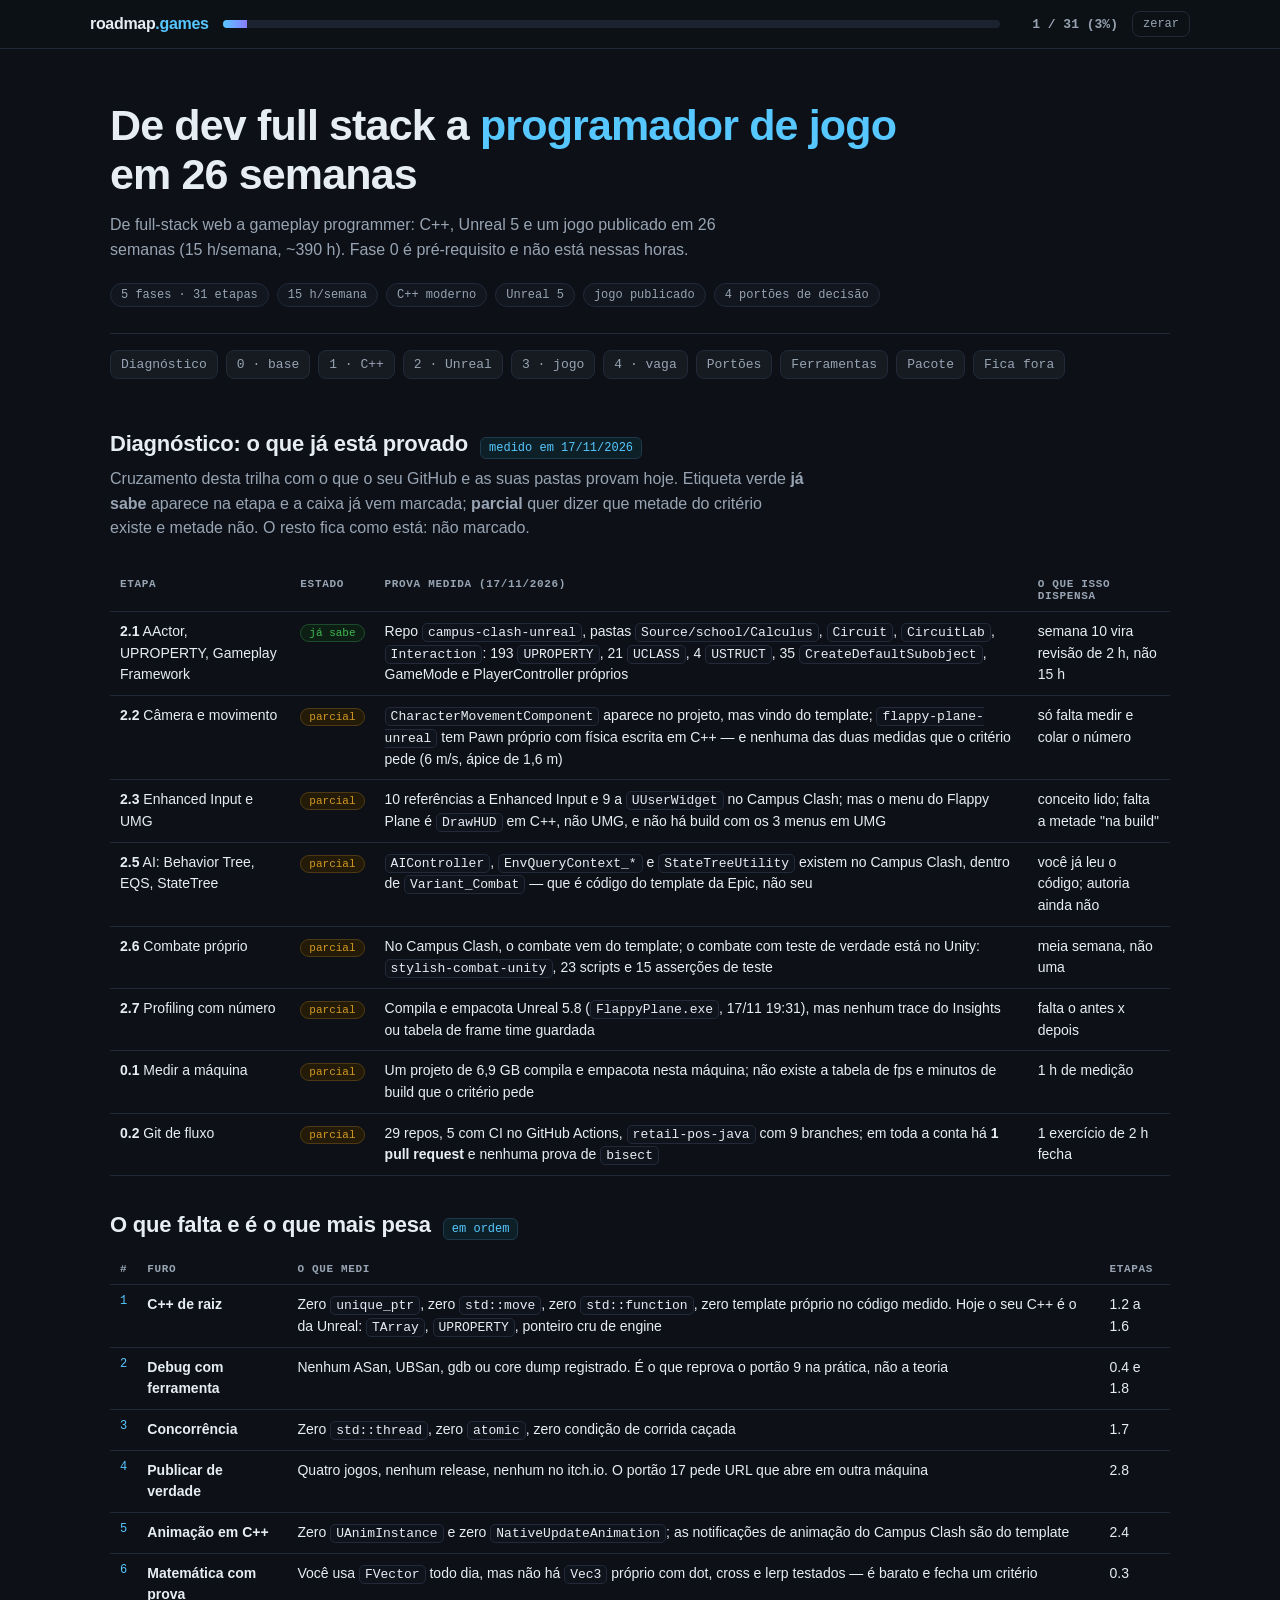
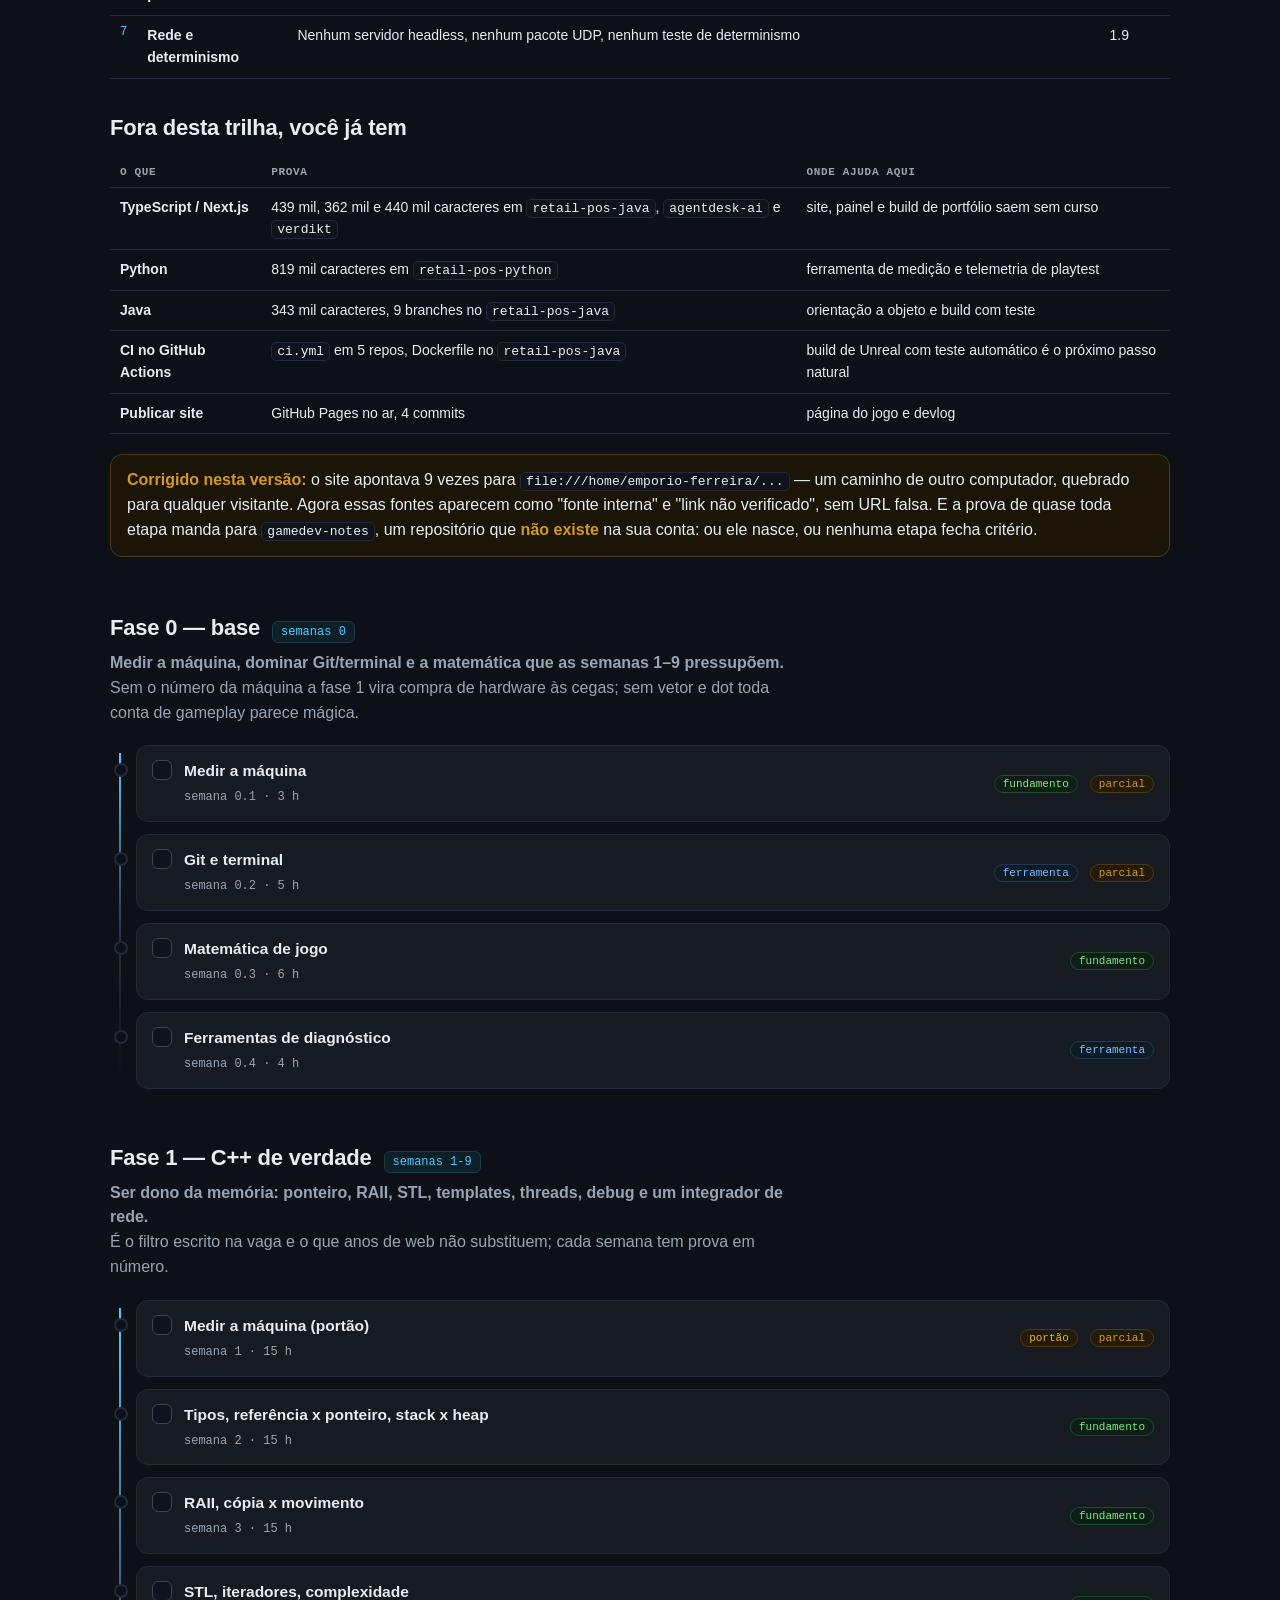
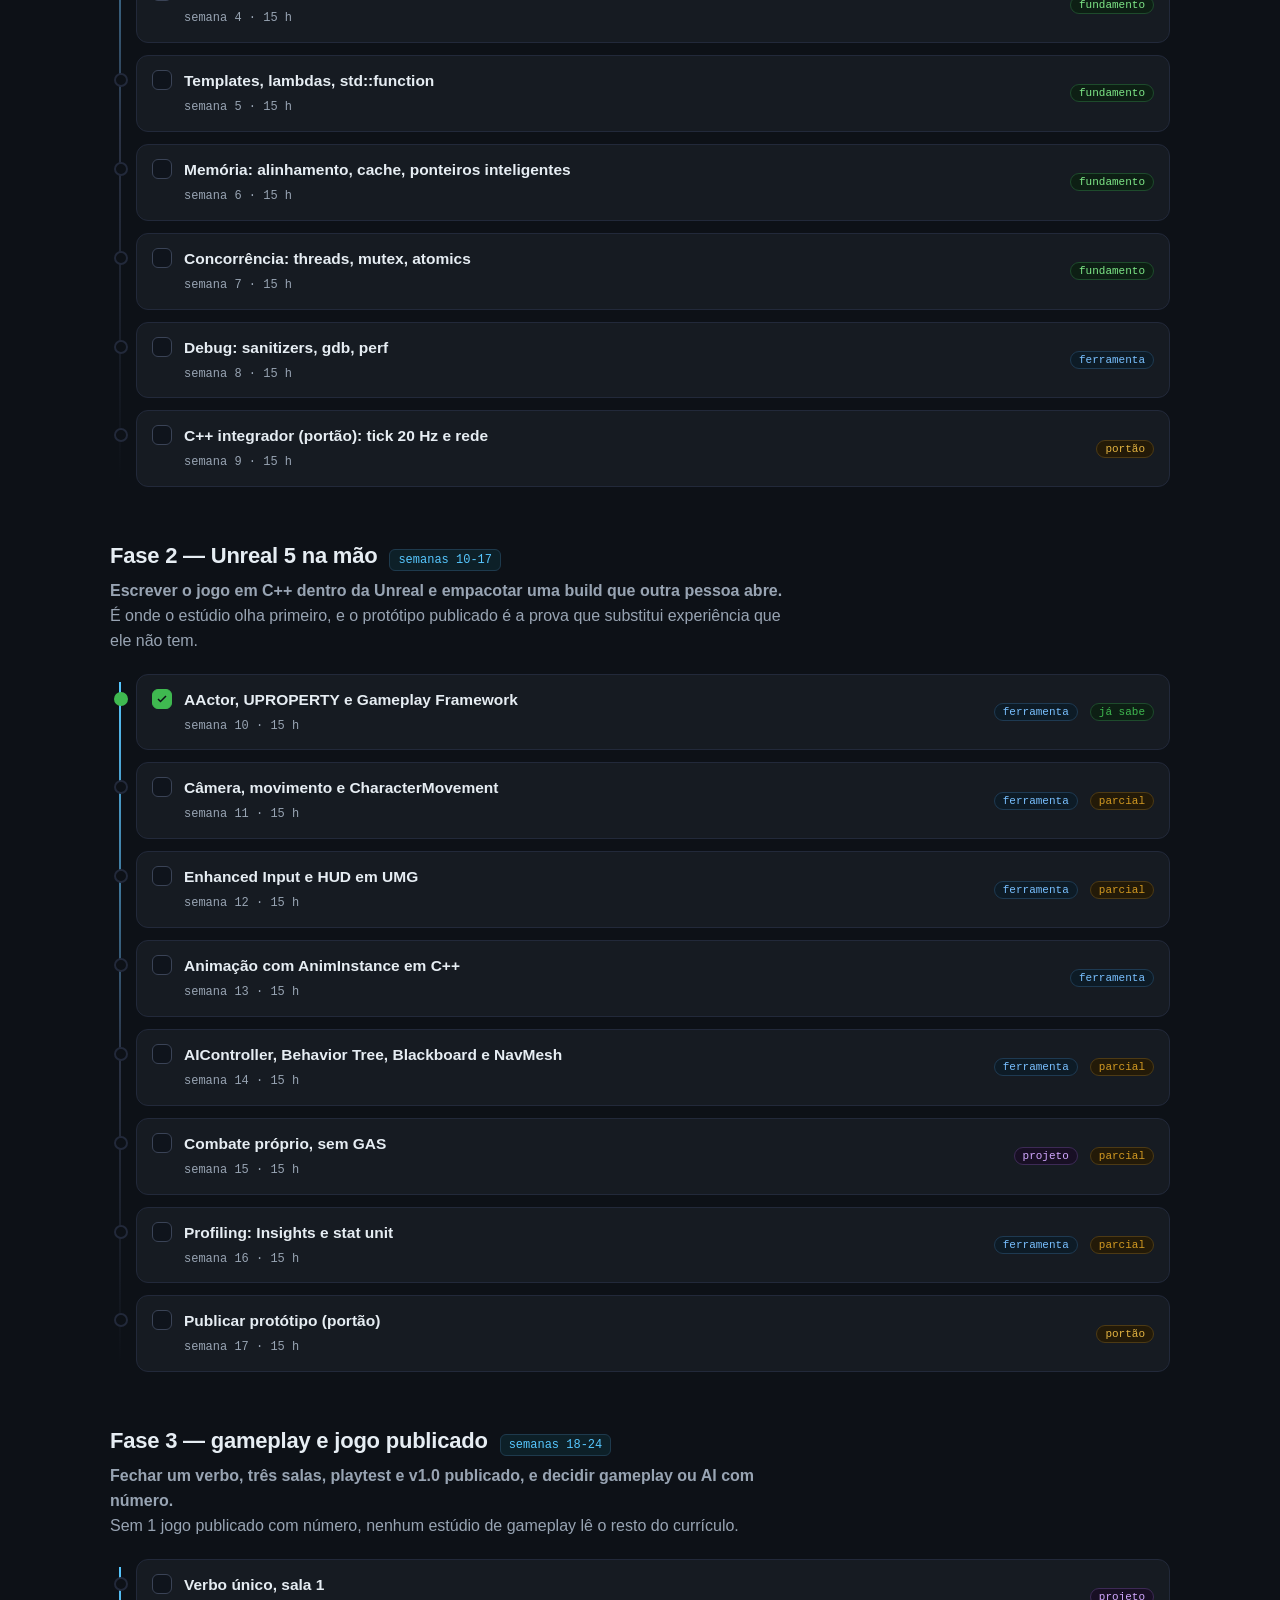
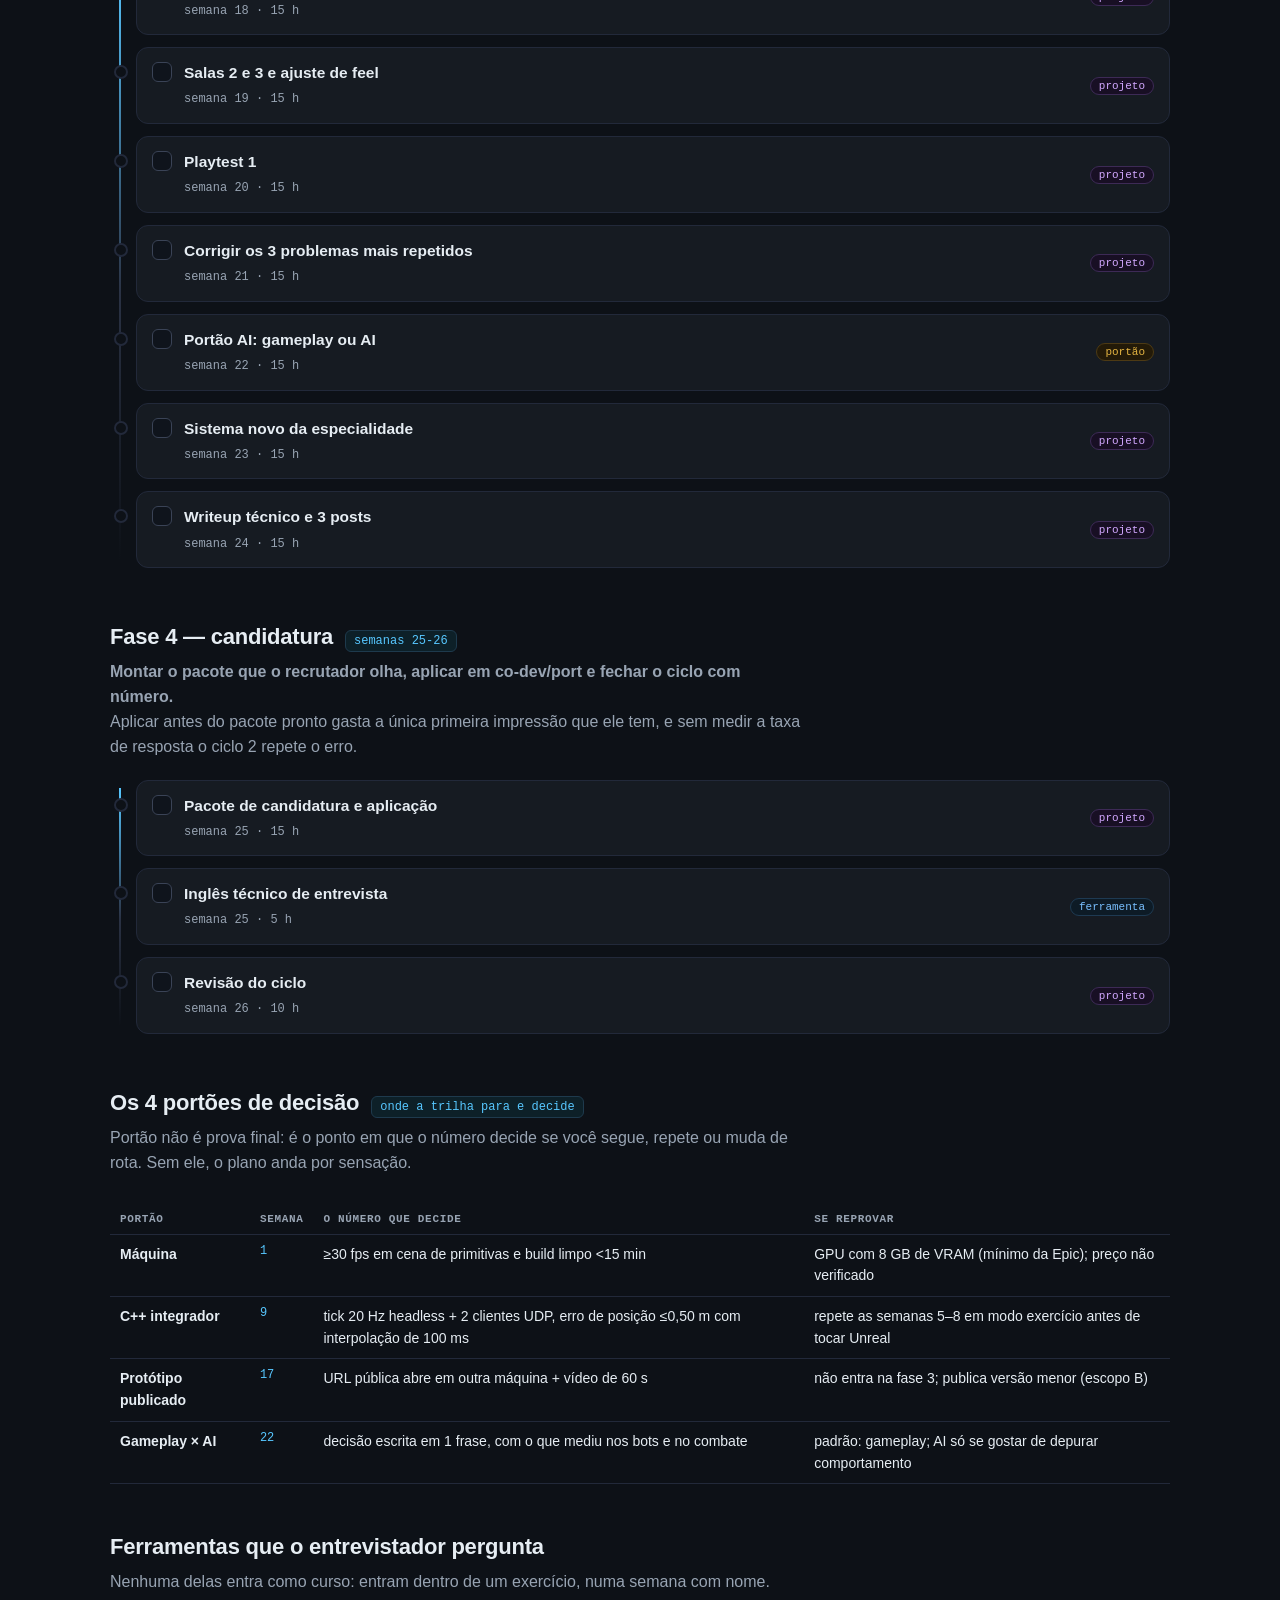
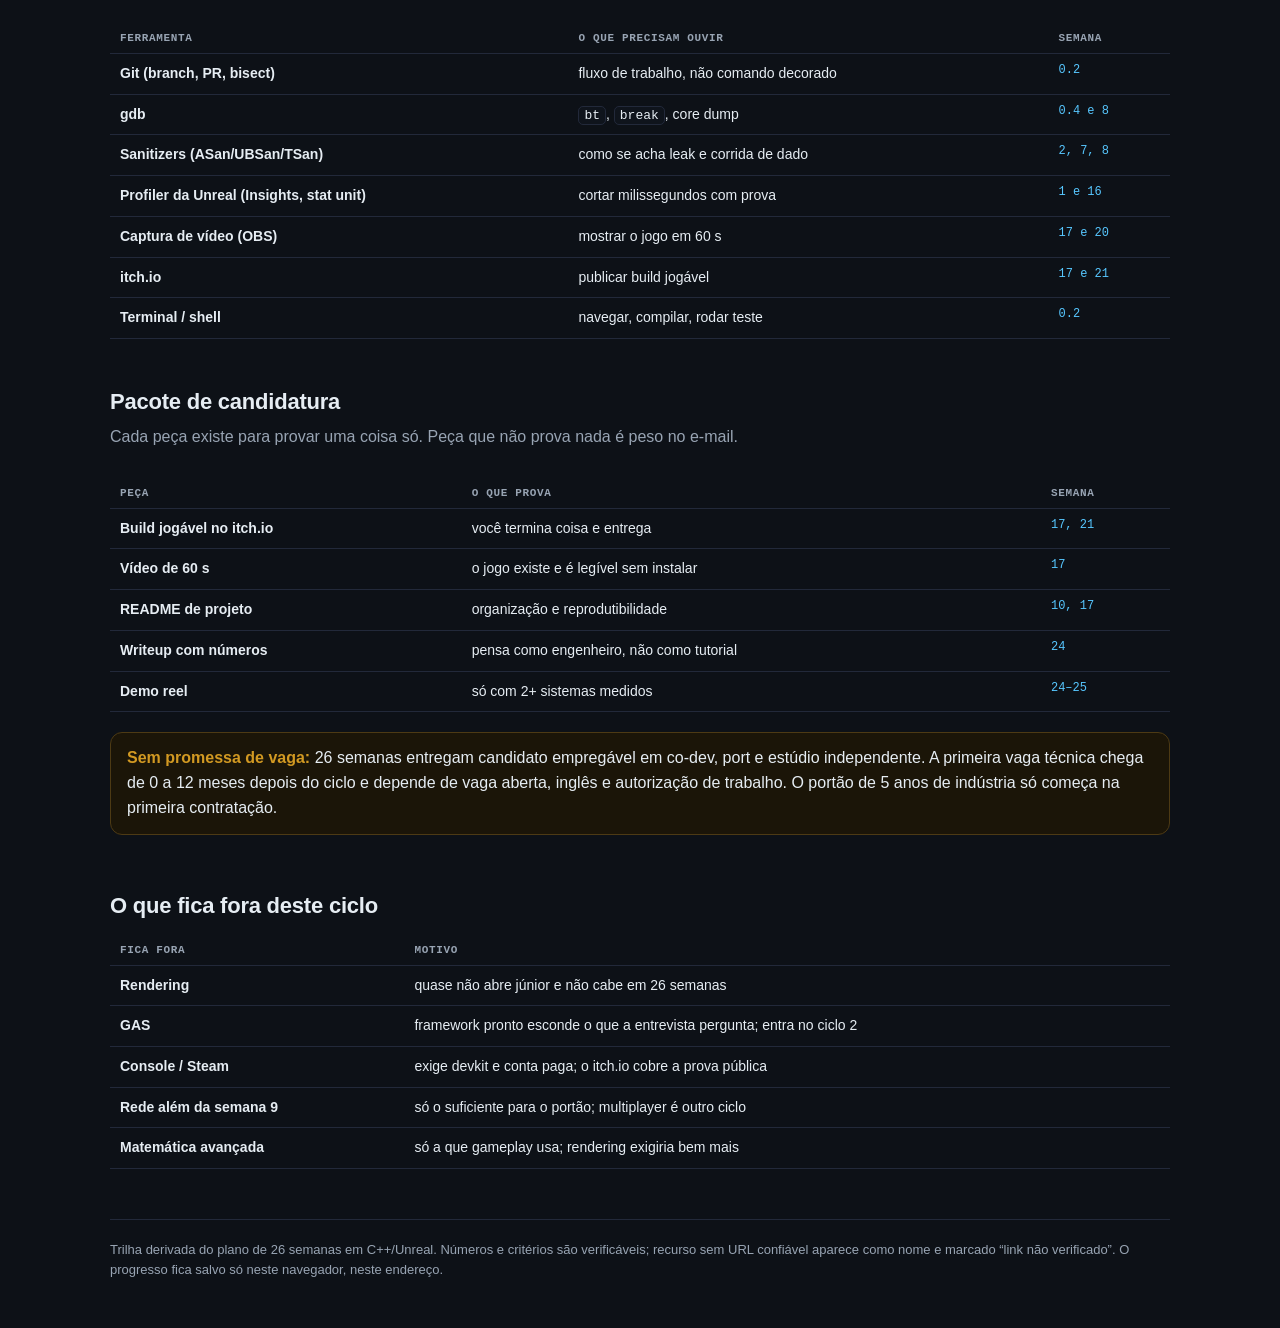
==== commit d39e8b35: "roadmap-games: diagnostico 17/11 (o que ja esta provado) e links internos sem file:// Co-authored-by" ====
--- a/roadmap-games/index.html
+++ b/roadmap-games/index.html
@@ -32,6 +32,8 @@
   .lead{color:var(--dim);max-width:72ch;margin:0 0 20px}
   .chips{display:flex;flex-wrap:wrap;gap:8px}
   .chip{font:12px var(--mono);color:var(--dim);border:1px solid var(--line);padding:4px 10px;border-radius:99px;background:var(--bg2)}
+  .t-sabe{color:#3fb950;border:1px solid #1e4b2c;background:#0d1f14}
+  .t-parc{color:#d29922;border:1px solid #4d3a14;background:#231a08}
   nav.toc{display:flex;gap:8px;flex-wrap:wrap;padding:16px 0}
   nav.toc a{font:13px var(--mono);text-decoration:none;color:var(--dim);border:1px solid var(--line);padding:6px 10px;border-radius:8px;background:var(--card)}
   nav.toc a:hover{color:var(--txt);border-color:var(--accent)}
@@ -108,6 +110,7 @@
   </div>
 
   <nav class="toc">
+    <a href="#diagnostico">Diagnóstico</a>
     <a href="#f0">0 · base</a>
     <a href="#f1">1 · C++</a>
     <a href="#f2">2 · Unreal</a>
@@ -119,6 +122,53 @@
     <a href="#fora">Fica fora</a>
   </nav>
 
+  <section id="diagnostico">
+    <div class="fase-top"><h2>Diagnóstico: o que já está provado</h2><span class="sem">medido em 17/11/2026</span></div>
+    <p class="obj">Cruzamento desta trilha com o que o seu GitHub e as suas pastas provam hoje. Etiqueta verde <b>já sabe</b> aparece na etapa e a caixa já vem marcada; <b>parcial</b> quer dizer que metade do critério existe e metade não. O resto fica como está: não marcado.</p>
+
+    <div class="tblwrap"><table>
+      <thead><tr><th>Etapa</th><th>Estado</th><th>Prova medida (17/11/2026)</th><th>O que isso dispensa</th></tr></thead>
+      <tbody>
+        <tr><td><b>2.1</b> AActor, UPROPERTY, Gameplay Framework</td><td><span class="tag t-sabe">já sabe</span></td><td>Repo <code>campus-clash-unreal</code>, pastas <code>Source/school/Calculus</code>, <code>Circuit</code>, <code>CircuitLab</code>, <code>Interaction</code>: 193 <code>UPROPERTY</code>, 21 <code>UCLASS</code>, 4 <code>USTRUCT</code>, 35 <code>CreateDefaultSubobject</code>, GameMode e PlayerController próprios</td><td>semana 10 vira revisão de 2 h, não 15 h</td></tr>
+        <tr><td><b>2.2</b> Câmera e movimento</td><td><span class="tag t-parc">parcial</span></td><td><code>CharacterMovementComponent</code> aparece no projeto, mas vindo do template; <code>flappy-plane-unreal</code> tem Pawn próprio com física escrita em C++ — e nenhuma das duas medidas que o critério pede (6 m/s, ápice de 1,6 m)</td><td>só falta medir e colar o número</td></tr>
+        <tr><td><b>2.3</b> Enhanced Input e UMG</td><td><span class="tag t-parc">parcial</span></td><td>10 referências a Enhanced Input e 9 a <code>UUserWidget</code> no Campus Clash; mas o menu do Flappy Plane é <code>DrawHUD</code> em C++, não UMG, e não há build com os 3 menus em UMG</td><td>conceito lido; falta a metade "na build"</td></tr>
+        <tr><td><b>2.5</b> AI: Behavior Tree, EQS, StateTree</td><td><span class="tag t-parc">parcial</span></td><td><code>AIController</code>, <code>EnvQueryContext_*</code> e <code>StateTreeUtility</code> existem no Campus Clash, dentro de <code>Variant_Combat</code> — que é código do template da Epic, não seu</td><td>você já leu o código; autoria ainda não</td></tr>
+        <tr><td><b>2.6</b> Combate próprio</td><td><span class="tag t-parc">parcial</span></td><td>No Campus Clash, o combate vem do template; o combate com teste de verdade está no Unity: <code>stylish-combat-unity</code>, 23 scripts e 15 asserções de teste</td><td>meia semana, não uma</td></tr>
+        <tr><td><b>2.7</b> Profiling com número</td><td><span class="tag t-parc">parcial</span></td><td>Compila e empacota Unreal 5.8 (<code>FlappyPlane.exe</code>, 17/11 19:31), mas nenhum trace do Insights ou tabela de frame time guardada</td><td>falta o antes x depois</td></tr>
+        <tr><td><b>0.1</b> Medir a máquina</td><td><span class="tag t-parc">parcial</span></td><td>Um projeto de 6,9 GB compila e empacota nesta máquina; não existe a tabela de fps e minutos de build que o critério pede</td><td>1 h de medição</td></tr>
+        <tr><td><b>0.2</b> Git de fluxo</td><td><span class="tag t-parc">parcial</span></td><td>29 repos, 5 com CI no GitHub Actions, <code>retail-pos-java</code> com 9 branches; em toda a conta há <b>1 pull request</b> e nenhuma prova de <code>bisect</code></td><td>1 exercício de 2 h fecha</td></tr>
+      </tbody>
+    </table></div>
+
+    <div class="fase-top" style="margin-top:26px"><h2>O que falta e é o que mais pesa</h2><span class="sem">em ordem</span></div>
+    <div class="tblwrap"><table>
+      <thead><tr><th>#</th><th>Furo</th><th>O que medi</th><th>Etapas</th></tr></thead>
+      <tbody>
+        <tr><td class="n">1</td><td><b>C++ de raiz</b></td><td>Zero <code>unique_ptr</code>, zero <code>std::move</code>, zero <code>std::function</code>, zero template próprio no código medido. Hoje o seu C++ é o da Unreal: <code>TArray</code>, <code>UPROPERTY</code>, ponteiro cru de engine</td><td>1.2 a 1.6</td></tr>
+        <tr><td class="n">2</td><td><b>Debug com ferramenta</b></td><td>Nenhum ASan, UBSan, gdb ou core dump registrado. É o que reprova o portão 9 na prática, não a teoria</td><td>0.4 e 1.8</td></tr>
+        <tr><td class="n">3</td><td><b>Concorrência</b></td><td>Zero <code>std::thread</code>, zero <code>atomic</code>, zero condição de corrida caçada</td><td>1.7</td></tr>
+        <tr><td class="n">4</td><td><b>Publicar de verdade</b></td><td>Quatro jogos, nenhum release, nenhum no itch.io. O portão 17 pede URL que abre em outra máquina</td><td>2.8</td></tr>
+        <tr><td class="n">5</td><td><b>Animação em C++</b></td><td>Zero <code>UAnimInstance</code> e zero <code>NativeUpdateAnimation</code>; as notificações de animação do Campus Clash são do template</td><td>2.4</td></tr>
+        <tr><td class="n">6</td><td><b>Matemática com prova</b></td><td>Você usa <code>FVector</code> todo dia, mas não há <code>Vec3</code> próprio com dot, cross e lerp testados — é barato e fecha um critério</td><td>0.3</td></tr>
+        <tr><td class="n">7</td><td><b>Rede e determinismo</b></td><td>Nenhum servidor headless, nenhum pacote UDP, nenhum teste de determinismo</td><td>1.9</td></tr>
+      </tbody>
+    </table></div>
+
+    <div class="fase-top" style="margin-top:26px"><h2>Fora desta trilha, você já tem</h2></div>
+    <div class="tblwrap"><table>
+      <thead><tr><th>O que</th><th>Prova</th><th>Onde ajuda aqui</th></tr></thead>
+      <tbody>
+        <tr><td><b>TypeScript / Next.js</b></td><td>439 mil, 362 mil e 440 mil caracteres em <code>retail-pos-java</code>, <code>agentdesk-ai</code> e <code>verdikt</code></td><td>site, painel e build de portfólio saem sem curso</td></tr>
+        <tr><td><b>Python</b></td><td>819 mil caracteres em <code>retail-pos-python</code></td><td>ferramenta de medição e telemetria de playtest</td></tr>
+        <tr><td><b>Java</b></td><td>343 mil caracteres, 9 branches no <code>retail-pos-java</code></td><td>orientação a objeto e build com teste</td></tr>
+        <tr><td><b>CI no GitHub Actions</b></td><td><code>ci.yml</code> em 5 repos, Dockerfile no <code>retail-pos-java</code></td><td>build de Unreal com teste automático é o próximo passo natural</td></tr>
+        <tr><td><b>Publicar site</b></td><td>GitHub Pages no ar, 4 commits</td><td>página do jogo e devlog</td></tr>
+      </tbody>
+    </table></div>
+
+    <div class="nota"><b>Corrigido nesta versão:</b> o site apontava 9 vezes para <code>file:///home/emporio-ferreira/...</code> — um caminho de outro computador, quebrado para qualquer visitante. Agora essas fontes aparecem como "fonte interna" e "link não verificado", sem URL falsa. E a prova de quase toda etapa manda para <code>gamedev-notes</code>, um repositório que <b>não existe</b> na sua conta: ou ele nasce, ou nenhuma etapa fecha critério.</div>
+  </section>
+
   <div id="app"></div>
 
   <section id="portoes">
@@ -176,8 +226,11 @@
 </div>
 
 <script>
-const DATA = {"titulo":"Roadmap de programador de jogo","subtitulo":"De full-stack web a gameplay programmer: C++, Unreal 5 e um jogo publicado em 26 semanas (15 h/semana, ~390 h). Fase 0 é pré-requisito e não está nessas horas.","horasSemana":15,"fases":[{"id":"f0","titulo":"Fase 0 — base","semanas":"0","objetivo":"Medir a máquina, dominar Git/terminal e a matemática que as semanas 1–9 pressupõem.","porque":"Sem o número da máquina a fase 1 vira compra de hardware às cegas; sem vetor e dot toda conta de gameplay parece mágica.","nos":[{"id":"f0n1","titulo":"Medir a máquina","tipo":"fundamento","semana":"0.1","horas":3,"conceitos":["stat unit (Game/Draw/GPU ms)","build limpo x incremental","VRAM dedicada x compartilhada","orçamento de 16,6 ms a 60 fps"],"recursos":[{"titulo":"Unreal Engine — Hardware and Software Specifications","url":"https://dev.epicgames.com/documentation/en-us/unreal-engine/hardware-and-software-specifications-for-unreal-engine","gratuito":true,"idioma":"en"}],"exercicio":"Abrir o projeto flappy-plane-unreal que já existe em D:\\UE_5.8, rodar stat unit por 60 s e cronometrar um build limpo.","criterio":"CPU, GPU, RAM, fps e minutos de build numa tabela — nenhum campo vazio","prova":"gamedev-notes/maquina.md com a tabela preenchida"},{"id":"f0n2","titulo":"Git e terminal","tipo":"ferramenta","semana":"0.2","horas":5,"conceitos":["branch e merge x rebase","PR pequeno","git bisect","commit atômico",".gitignore de projeto Unreal (Binaries, Intermediate, Saved, DerivedDataCache)"],"recursos":[{"titulo":"Pro Git Book","url":"https://git-scm.com/book/en/v2","gratuito":true,"idioma":"en"},{"titulo":"The Missing Semester of Your CS Education","url":"https://missing.csail.mit.edu/","gratuito":true,"idioma":"en"}],"exercicio":"Criar 3 branches com 3 PRs no próprio repo e rodar git bisect num bug plantado de propósito.","criterio":"3 PRs mergeados e o bisect localiza o commit culpado em ≤5 passos","prova":"histórico público do repo gamedev-notes"},{"id":"f0n3","titulo":"Matemática de jogo","tipo":"fundamento","semana":"0.3","horas":6,"conceitos":["vetor e normalização","produto escalar (ângulo e projeção)","produto vetorial (normal)","lerp x slerp","espaço local x mundo","ordem de multiplicação de matriz"],"recursos":[{"titulo":"Khan Academy — Linear Algebra","url":"https://www.khanacademy.org/math/linear-algebra","gratuito":true,"idioma":"en"},{"titulo":"3Blue1Brown — Essence of Linear Algebra (playlist)","url":"https://www.youtube.com/playlist?list=PLZHQObOWTQDPD3MizzM2xVFitgF8hE_ab","gratuito":true,"idioma":"en"}],"exercicio":"Implementar Vec3 com dot, cross, normalize e lerp, com 10 testes.","criterio":"10/10 testes verdes e lerp monotônico conferido em 1.000 amostras","prova":"math/vec3.hpp + suíte de testes"},{"id":"f0n4","titulo":"Ferramentas de diagnóstico","tipo":"ferramenta","semana":"0.4","horas":4,"conceitos":["flags -Wall -Wextra -g -O2","ler stack trace","gdb: run, bt, print, break","ASan e UBSan por flag"],"recursos":[{"titulo":"GDB Documentation","url":"https://sourceware.org/gdb/current/onlinedocs/gdb/","gratuito":true,"idioma":"en"},{"titulo":"AddressSanitizer (Clang)","url":"https://clang.llvm.org/docs/AddressSanitizer.html","gratuito":true,"idioma":"en"}],"exercicio":"Rodar o mesmo binário com e sem ASan num use-after-free plantado.","criterio":"ASan aponta arquivo, linha e tipo do erro em ≤2 min","prova":"debug/README.md com o relatório dos dois casos"}]},{"id":"f1","titulo":"Fase 1 — C++ de verdade","semanas":"1-9","objetivo":"Ser dono da memória: ponteiro, RAII, STL, templates, threads, debug e um integrador de rede.","porque":"É o filtro escrito na vaga e o que anos de web não substituem; cada semana tem prova em número.","nos":[{"id":"f1n1","titulo":"Medir a máquina (portão)","tipo":"portao","semana":"1","horas":15,"conceitos":["perfil de hardware","gargalo de GPU x CPU","custo de shader compilation","cena de estresse com 100 atores móveis","registro de evidência"],"recursos":[{"titulo":"Unreal Engine — Performance and Profiling","url":"https://dev.epicgames.com/documentation/en-us/unreal-engine/performance-and-profiling-in-unreal-engine","gratuito":true,"idioma":"en"}],"exercicio":"Cena de primitivas com 100 atores móveis, com stat unit registrado e print.","criterio":"≥30 fps em primitivas e build limpo <15 min — se reprovar, decisão de GPU com 8 GB de VRAM","prova":"gamedev-notes/maquina.md atualizado + print do stat unit"},{"id":"f1n2","titulo":"Tipos, referência x ponteiro, stack x heap","tipo":"fundamento","semana":"2","horas":15,"conceitos":["int, size_t, uint8_t e tamanho real","referência x ponteiro x nullptr","stack x heap","new/delete","sizeof e padding","UB por leitura fora do limite"],"recursos":[{"titulo":"Learn C++ — capítulos 4 a 6 e 9","url":"https://www.learncpp.com/","gratuito":true,"idioma":"en"},{"titulo":"cppreference","url":"https://en.cppreference.com/w/","gratuito":true,"idioma":"en"}],"exercicio":"Vetor dinâmico próprio com push_back, realocação em dobra de capacidade e destructor.","criterio":"1 M inserções com 0 leak apontado pelo ASan","prova":"cpp/dynarray/ com main.cpp e teste de 1 M"},{"id":"f1n3","titulo":"RAII, cópia x movimento","tipo":"fundamento","semana":"3","horas":15,"conceitos":["construtor e destructor","RAII","regra de três e de cinco","std::move","RVO","const correto"],"recursos":[{"titulo":"Learn C++ — capítulos 14 a 16 e 22","url":"https://www.learncpp.com/","gratuito":true,"idioma":"en"},{"titulo":"CppCon (canal no YouTube) — talks de move semantics","url":"https://www.youtube.com/@CppCon","gratuito":true,"idioma":"en"}],"exercicio":"Classe Buffer com copy ctor, move ctor e move assignment, com benchmark.","criterio":"cópia de 100 MB ≥10x mais lenta que o move, medido","prova":"cpp/buffer/ com benchmark e saída colada no README"},{"id":"f1n4","titulo":"STL, iteradores, complexidade","tipo":"fundamento","semana":"4","horas":15,"conceitos":["vector, map, unordered_map, list","invalidação de iterador","Big-O na prática","algorithm: sort, find_if, transform","reserve"],"recursos":[{"titulo":"cppreference — Containers","url":"https://en.cppreference.com/w/cpp/container","gratuito":true,"idioma":"en"},{"titulo":"Learn C++ — capítulos 16 a 20","url":"https://www.learncpp.com/","gratuito":true,"idioma":"en"}],"exercicio":"3 exercícios só com STL + benchmark dos três contêineres com 1 M elementos.","criterio":"tabela com tempo de vector x list x map em 1 M","prova":"cpp/stl-lab/ com a tabela de tempos"},{"id":"f1n5","titulo":"Templates, lambdas, std::function","tipo":"fundamento","semana":"5","horas":15,"conceitos":["template de função e de classe","dedução de tipo","lambda e captura","std::function e seu custo","auto","requires"],"recursos":[{"titulo":"Learn C++ — capítulos 8, 11, 13 e 20","url":"https://www.learncpp.com/","gratuito":true,"idioma":"en"},{"titulo":"cppreference — Templates","url":"https://en.cppreference.com/w/cpp/language/templates","gratuito":true,"idioma":"en"}],"exercicio":"Sistema de eventos com lista de callbacks e remoção durante o disparo.","criterio":"5 testes verdes, incluindo remoção no meio da iteração","prova":"cpp/events/ com os 5 testes"},{"id":"f1n6","titulo":"Memória: alinhamento, cache, ponteiros inteligentes","tipo":"fundamento","semana":"6","horas":15,"conceitos":["alinhamento e alignas","cache line e localidade","AoS x SoA","unique_ptr, shared_ptr, weak_ptr","custo do shared_ptr","false sharing"],"recursos":[{"titulo":"CppCon (canal no YouTube) — talks de data-oriented design","url":"https://www.youtube.com/@CppCon","gratuito":true,"idioma":"en"},{"titulo":"cppreference — Dynamic memory management","url":"https://en.cppreference.com/w/cpp/memory","gratuito":true,"idioma":"en"}],"exercicio":"1 M partículas em AoS e em SoA com o mesmo update.","criterio":"diferença de ms/frame medida e registrada","prova":"cpp/particles/ com os dois layouts e o gráfico"},{"id":"f1n7","titulo":"Concorrência: threads, mutex, atomics","tipo":"fundamento","semana":"7","horas":15,"conceitos":["std::thread","mutex e lock_guard","atomic e memory order básico","condição de corrida","thread pool","granularidade de tarefa"],"recursos":[{"titulo":"cppreference — Concurrency support","url":"https://en.cppreference.com/w/cpp/thread","gratuito":true,"idioma":"en"},{"titulo":"CppCon (canal no YouTube) — talks de atomics","url":"https://www.youtube.com/@CppCon","gratuito":true,"idioma":"en"}],"exercicio":"Job system com 4 workers processando 1 M itens.","criterio":"speedup ≥2,5x contra a versão single-thread","prova":"cpp/jobsystem/ com tempo de 1 e de 4 threads"},{"id":"f1n8","titulo":"Debug: sanitizers, gdb, perf","tipo":"ferramenta","semana":"8","horas":15,"conceitos":["ASan, UBSan, TSan","gdb com watch e core dump","perf record e perf report","ler flame graph","-O2 x -O0 no debug"],"recursos":[{"titulo":"AddressSanitizer (Clang)","url":"https://clang.llvm.org/docs/AddressSanitizer.html","gratuito":true,"idioma":"en"},{"titulo":"perf wiki","url":"https://perf.wiki.kernel.org/","gratuito":true,"idioma":"en"}],"exercicio":"Caçar 3 bugs plantados (leak, corrida, out-of-bounds) sem ler o código antes.","criterio":"relatório com causa, ferramenta e tempo de cada uma das 3 caças","prova":"debug/caca-bugs/ com os 3 relatórios"},{"id":"f1n9","titulo":"C++ integrador (portão): tick 20 Hz e rede","tipo":"portao","semana":"9","horas":15,"conceitos":["tick fixo a 20 Hz e dt fixo","Step(state, input, dt) puro e determinístico","snapshot serializado em struct","UDP local sem framework","interpolação com buffer de 100 ms","erro de posição em metros"],"recursos":[{"titulo":"T4 de tarefas-semanais.md (fonte interna)","url":"file:///home/emporio-ferreira/Documents/FelipeBrain/50-Pessoal/carreira-jogos/tarefas-semanais.md","gratuito":true,"idioma":"pt"},{"titulo":"Gaffer on Games — Networked Physics (link não verificado)","url":"","gratuito":true,"idioma":"en"}],"exercicio":"Servidor headless a 20 Hz + 2 clientes UDP local com interpolação de 100 ms.","criterio":"erro de posição ≤0,50 m medido e 5 testes de determinismo verdes","prova":"net/tick20/ com servidor, cliente e a planilha de erro"}]},{"id":"f2","titulo":"Fase 2 — Unreal 5 na mão","semanas":"10-17","objetivo":"Escrever o jogo em C++ dentro da Unreal e empacotar uma build que outra pessoa abre.","porque":"É onde o estúdio olha primeiro, e o protótipo publicado é a prova que substitui experiência que ele não tem.","nos":[{"id":"f2n1","titulo":"AActor, UPROPERTY e Gameplay Framework","tipo":"ferramenta","semana":"10","horas":15,"conceitos":["AActor, APawn, ACharacter","BeginPlay e Tick","UPROPERTY e reflexão","UCLASS e GENERATED_BODY","GameMode, PlayerController, GameState","FString e FVector"],"recursos":[{"titulo":"Unreal Engine — Gameplay Framework","url":"https://dev.epicgames.com/documentation/en-us/unreal-engine/gameplay-framework-in-unreal-engine","gratuito":true,"idioma":"en"},{"titulo":"Unreal Engine — Programming with C++","url":"https://dev.epicgames.com/documentation/en-us/unreal-engine/programming-with-cplusplus-in-unreal-engine","gratuito":true,"idioma":"en"}],"exercicio":"Personagem com input em C++ puro, sem nó de Blueprint na lógica.","criterio":"build empacotada abre e o personagem responde ao input","prova":"repo do projeto UE com README de versão 5.8.2 e passos de build"},{"id":"f2n2","titulo":"Câmera, movimento e CharacterMovement","tipo":"ferramenta","semana":"11","horas":15,"conceitos":["CharacterMovementComponent","aceleração x velocidade máxima","gravidade e ápice de salto","spring arm e colisão de câmera","coyote time"],"recursos":[{"titulo":"Unreal Engine — Character Movement Component","url":"https://dev.epicgames.com/documentation/en-us/unreal-engine/character-movement-component-in-unreal-engine","gratuito":true,"idioma":"en"},{"titulo":"t1-spec-2026-11-07.md (números de referência, fonte interna)","url":"file:///home/emporio-ferreira/Documents/FelipeBrain/50-Pessoal/carreira-jogos/t1-spec-2026-11-07.md","gratuito":true,"idioma":"pt"}],"exercicio":"Terceira pessoa jogável numa pista de 24 m com marcas.","criterio":"6 m/s medido na pista e ápice de salto de 1,6 m","prova":"GIF de 10 s no README + valores num DataAsset"},{"id":"f2n3","titulo":"Enhanced Input e HUD em UMG","tipo":"ferramenta","semana":"12","horas":15,"conceitos":["Input Action e Input Mapping Context","UUserWidget em C++","binding de widget","SetPause e reinício de nível","HUD de velocidade"],"recursos":[{"titulo":"Unreal Engine — Enhanced Input","url":"https://dev.epicgames.com/documentation/en-us/unreal-engine/enhanced-input-in-unreal-engine","gratuito":true,"idioma":"en"},{"titulo":"Unreal Engine — UMG UI Designer","url":"https://dev.epicgames.com/documentation/en-us/unreal-engine/umg-ui-designer-for-unreal-engine","gratuito":true,"idioma":"en"}],"exercicio":"Menu de início, pause, reiniciar e HUD de velocidade.","criterio":"os 3 funcionam na build empacotada, não só no editor","prova":"tag v0.2-menu + screenshots"},{"id":"f2n4","titulo":"Animação com AnimInstance em C++","tipo":"ferramenta","semana":"13","horas":15,"conceitos":["UAnimInstance","NativeUpdateAnimation","máquina de estados","blend space","notificação de animação","root motion"],"recursos":[{"titulo":"Unreal Engine — Animation Blueprints","url":"https://dev.epicgames.com/documentation/en-us/unreal-engine/animation-blueprints-in-unreal-engine","gratuito":true,"idioma":"en"}],"exercicio":"3 estados (parado, andando, caindo) com primitivas.","criterio":"transição sem if na lógica de gameplay; 3 estados observados em vídeo","prova":"anim/ com o grafo exportado em imagem + explicação"},{"id":"f2n5","titulo":"AIController, Behavior Tree, Blackboard e NavMesh","tipo":"ferramenta","semana":"14","horas":15,"conceitos":["AAIController","Behavior Tree, decorator e service","Blackboard","NavMesh e MoveTo","percepção (visão e audição)"],"recursos":[{"titulo":"Unreal Engine — Behavior Trees","url":"https://dev.epicgames.com/documentation/en-us/unreal-engine/behavior-trees-in-unreal-engine","gratuito":true,"idioma":"en"},{"titulo":"Unreal Engine — AI Perception","url":"https://dev.epicgames.com/documentation/en-us/unreal-engine/ai-perception-in-unreal-engine","gratuito":true,"idioma":"en"}],"exercicio":"3 inimigos que patrulham e perseguem ao ver o jogador.","criterio":"3 bots com 0 travamento em 5 min de teste","prova":"árvore exportada + vídeo de 30 s"},{"id":"f2n6","titulo":"Combate próprio, sem GAS","tipo":"projeto","semana":"15","horas":15,"conceitos":["hitbox por sweep e trace","evento de dano","i-frames","hitstop","vida e morte","feedback: câmera, som, flash"],"recursos":[{"titulo":"Unreal Engine — Collision Overview","url":"https://dev.epicgames.com/documentation/en-us/unreal-engine/collision-in-unreal-engine","gratuito":true,"idioma":"en"},{"titulo":"Game Programming Patterns","url":"https://gameprogrammingpatterns.com/","gratuito":true,"idioma":"en"}],"exercicio":"Loop de combate de 60 s com vitória e derrota.","criterio":"loop de 60 s jogável do início ao fim, 2 vezes seguidas","prova":"tag v0.3-combate + GIF"},{"id":"f2n7","titulo":"Profiling: Insights e stat unit","tipo":"ferramenta","semana":"16","horas":15,"conceitos":["Unreal Insights e trace","stat unit e stat game","custo de Tick e de actor","custo de draw call","orçamento de ms"],"recursos":[{"titulo":"Unreal Engine — Unreal Insights","url":"https://dev.epicgames.com/documentation/en-us/unreal-engine/unreal-insights-in-unreal-engine","gratuito":true,"idioma":"en"}],"exercicio":"Achar 2 gargalos reais de frame time e corrigir.","criterio":"−4 ms de frame time, antes x depois em gráfico","prova":"perf/ com o trace e o gráfico"},{"id":"f2n8","titulo":"Publicar protótipo (portão)","tipo":"portao","semana":"17","horas":15,"conceitos":["empacotamento Windows","página de itch.io","captura com OBS","README de projeto","versão e changelog"],"recursos":[{"titulo":"itch.io — Docs","url":"https://itch.io/docs/","gratuito":true,"idioma":"en"},{"titulo":"OBS Studio","url":"https://obsproject.com/","gratuito":true,"idioma":"pt"}],"exercicio":"Build + página no itch.io + vídeo de 60 s.","criterio":"URL pública abre em outra máquina e o vídeo tem 60 s","prova":"release com o .zip e link do itch.io no README"}]},{"id":"f3","titulo":"Fase 3 — gameplay e jogo publicado","semanas":"18-24","objetivo":"Fechar um verbo, três salas, playtest e v1.0 publicado, e decidir gameplay ou AI com número.","porque":"Sem 1 jogo publicado com número, nenhum estúdio de gameplay lê o resto do currículo.","nos":[{"id":"f3n1","titulo":"Verbo único, sala 1","tipo":"projeto","semana":"18","horas":15,"conceitos":["loop de 30 s","verbo principal e profundidade","sala como unidade de design","telemetria mínima (onde morre, onde para)"],"recursos":[{"titulo":"escopo-jogo-publicavel-2026-11-05.md (escopo A, fonte interna)","url":"file:///home/emporio-ferreira/Documents/FelipeBrain/50-Pessoal/carreira-jogos/escopo-jogo-publicavel-2026-11-05.md","gratuito":true,"idioma":"pt"},{"titulo":"Game Programming Patterns — State","url":"https://gameprogrammingpatterns.com/state.html","gratuito":true,"idioma":"en"}],"exercicio":"Sala 1 completa com o verbo funcionando em Unreal.","criterio":"joga 60 s sem bug bloqueante","prova":"tag v0.4-sala1"},{"id":"f3n2","titulo":"Salas 2 e 3 e ajuste de feel","tipo":"projeto","semana":"19","horas":15,"conceitos":["curva de dificuldade","coyote, buffer e hitstop como números","transição entre salas","condição de fim"],"recursos":[{"titulo":"t1-spec-2026-11-07.md (números de referência, fonte interna)","url":"file:///home/emporio-ferreira/Documents/FelipeBrain/50-Pessoal/carreira-jogos/t1-spec-2026-11-07.md","gratuito":true,"idioma":"pt"},{"titulo":"GDC (canal no YouTube) — talks de game feel (link não verificado)","url":"","gratuito":true,"idioma":"en"}],"exercicio":"3 salas encadeadas com fim definido.","criterio":"3 números de feel justificados no README","prova":"README com a tabela de números (coyote, buffer, hitstop)"},{"id":"f3n3","titulo":"Playtest 1","tipo":"projeto","semana":"20","horas":15,"conceitos":["protocolo sem instrução","observação x opinião","anotação com timestamp","onde travar é dado"],"recursos":[{"titulo":"OBS Studio (gravar a sessão)","url":"https://obsproject.com/","gratuito":true,"idioma":"pt"},{"titulo":"GDC (canal no YouTube) — talks de playtest (link não verificado)","url":"","gratuito":true,"idioma":"en"}],"exercicio":"2 pessoas jogando sem explicação prévia, sessão gravada.","criterio":"10 observações registradas com timestamp","prova":"playtest/01.md com as 10 observações"},{"id":"f3n4","titulo":"Corrigir os 3 problemas mais repetidos","tipo":"projeto","semana":"21","horas":15,"conceitos":["priorização por frequência","correção pequena x redesenho","changelog","congelamento de escopo"],"recursos":[{"titulo":"itch.io — Docs (devlog)","url":"https://itch.io/docs/","gratuito":true,"idioma":"en"}],"exercicio":"Corrigir os 3 problemas e publicar v1.0 no itch.io.","criterio":"3 correções no changelog e v1.0 publicada","prova":"tag v1.0"},{"id":"f3n5","titulo":"Portão AI: gameplay ou AI","tipo":"portao","semana":"22","horas":15,"conceitos":["gameplay x AI no dia a dia","custo de depurar comportamento","EQS, StateTree e percepção","Mass e ECS como requisito desejável","rendering fora de escopo"],"recursos":[{"titulo":"plano-programador-de-jogo.md (vagas da CDPR lidas em 16/11/2026, fonte interna)","url":"file:///home/emporio-ferreira/Documents/FelipeBrain/50-Pessoal/carreira-jogos/plano-programador-de-jogo.md","gratuito":true,"idioma":"pt"},{"titulo":"Unreal Engine — Environment Query System","url":"https://dev.epicgames.com/documentation/en-us/unreal-engine/environment-query-system-in-unreal-engine","gratuito":true,"idioma":"en"}],"exercicio":"Escrever a decisão em 1 frase com a evidência medida nas semanas 14 e 15.","criterio":"decisão escrita + 2 números que a sustentam","prova":"decisao-especialidade.md no repo de notas"},{"id":"f3n6","titulo":"Sistema novo da especialidade","tipo":"projeto","semana":"23","horas":15,"conceitos":["se AI: EQS query, StateTree, percepção afinada","se gameplay: segundo verbo com interação medida","hierarquia de estado","integração com o jogo existente"],"recursos":[{"titulo":"Unreal Engine — StateTree","url":"https://dev.epicgames.com/documentation/en-us/unreal-engine/state-tree-in-unreal-engine","gratuito":true,"idioma":"en"},{"titulo":"CppCon (canal no YouTube) — talks de AI em jogos","url":"https://www.youtube.com/@CppCon","gratuito":true,"idioma":"en"}],"exercicio":"Um sistema novo, medido, integrado ao jogo.","criterio":"demo de 30 s do sistema funcionando na build","prova":"tag v1.1 + vídeo de 30 s"},{"id":"f3n7","titulo":"Writeup técnico e 3 posts","tipo":"projeto","semana":"24","horas":15,"conceitos":["estrutura de writeup: problema, medição, solução, resultado","gráfico antes x depois","devlog curto","README como porta de entrada"],"recursos":[{"titulo":"itch.io — Docs (devlog)","url":"https://itch.io/docs/","gratuito":true,"idioma":"en"},{"titulo":"kit-avaliacao-estudios.md (fonte interna)","url":"file:///home/emporio-ferreira/Documents/FelipeBrain/50-Pessoal/carreira-jogos/kit-avaliacao-estudios.md","gratuito":true,"idioma":"pt"}],"exercicio":"1 writeup técnico e 3 posts de devlog.","criterio":"writeup com ≥3 números medidos e 3 posts publicados","prova":"writeup/ em Markdown + link no README raiz"}]},{"id":"f4","titulo":"Fase 4 — candidatura","semanas":"25-26","objetivo":"Montar o pacote que o recrutador olha, aplicar em co-dev/port e fechar o ciclo com número.","porque":"Aplicar antes do pacote pronto gasta a única primeira impressão que ele tem, e sem medir a taxa de resposta o ciclo 2 repete o erro.","nos":[{"id":"f4n1","titulo":"Pacote de candidatura e aplicação","tipo":"projeto","semana":"25","horas":15,"conceitos":["ordem do pacote: build jogável, vídeo 60 s, README, writeup, demo reel","CV de uma página","mensagem de abordagem curta","co-dev e port como alvo realista","registro de candidatura"],"recursos":[{"titulo":"kit-avaliacao-estudios.md (fonte interna)","url":"file:///home/emporio-ferreira/Documents/FelipeBrain/50-Pessoal/carreira-jogos/kit-avaliacao-estudios.md","gratuito":true,"idioma":"pt"},{"titulo":"empresas-alvo-games.md (fonte interna)","url":"file:///home/emporio-ferreira/Documents/FelipeBrain/50-Pessoal/carreira-jogos/empresas-alvo-games.md","gratuito":true,"idioma":"pt"}],"exercicio":"Montar o pacote e aplicar em 10 vagas de co-dev/port + 10 contatos.","criterio":"20 candidaturas registradas em planilha com data e URL","prova":"repo portfolio com o pacote linkado"},{"id":"f4n2","titulo":"Inglês técnico de entrevista","tipo":"ferramenta","semana":"25","horas":5,"conceitos":["declarar B2 até prova contrária (pergunta 64 aberta; CV diz avançado, LinkedIn diz intermediário)","descrever sistema no passado","explicar trade-off","falar de número em inglês","perguntas de comportamento","vocabulário de engine"],"recursos":[{"titulo":"Writeup próprio traduzido para inglês (material interno)","url":"","gratuito":true,"idioma":"en"},{"titulo":"Conversação com falante nativo gratuito (nome genérico, link não verificado)","url":"","gratuito":true,"idioma":"en"}],"exercicio":"Gravar 3 respostas de 2 min em inglês sobre o próprio projeto e ouvir de volta.","criterio":"3 gravações de 2 min sem ler script + 1 entrevista simulada gravada","prova":"ingles/README.md com transcrição e lista de correções"},{"id":"f4n3","titulo":"Revisão do ciclo","tipo":"projeto","semana":"26","horas":10,"conceitos":["o que reprovou em cada portão","taxa de resposta das 20 candidaturas","custo real em horas","o que o ciclo 2 muda"],"recursos":[{"titulo":"Registros 90-Sistema/registros/2026-11.md e 2026-12.md (fonte interna)","url":"file:///home/emporio-ferreira/Documents/FelipeBrain/90-Sistema/registros/2026-11.md","gratuito":true,"idioma":"pt"}],"exercicio":"Escrever o plano do ciclo 2 com 4 portões novos.","criterio":"taxa de resposta calculada (respostas dividido por 20) + plano do ciclo 2 escrito","prova":"ciclo2.md no repo de notas"}]}]};
+const DATA = {"titulo":"Roadmap de programador de jogo","subtitulo":"De full-stack web a gameplay programmer: C++, Unreal 5 e um jogo publicado em 26 semanas (15 h/semana, ~390 h). Fase 0 é pré-requisito e não está nessas horas.","horasSemana":15,"fases":[{"id":"f0","titulo":"Fase 0 — base","semanas":"0","objetivo":"Medir a máquina, dominar Git/terminal e a matemática que as semanas 1–9 pressupõem.","porque":"Sem o número da máquina a fase 1 vira compra de hardware às cegas; sem vetor e dot toda conta de gameplay parece mágica.","nos":[{"id":"f0n1","titulo":"Medir a máquina","tipo":"fundamento","semana":"0.1","horas":3,"conceitos":["stat unit (Game/Draw/GPU ms)","build limpo x incremental","VRAM dedicada x compartilhada","orçamento de 16,6 ms a 60 fps"],"recursos":[{"titulo":"Unreal Engine — Hardware and Software Specifications","url":"https://dev.epicgames.com/documentation/en-us/unreal-engine/hardware-and-software-specifications-for-unreal-engine","gratuito":true,"idioma":"en"}],"exercicio":"Abrir o projeto flappy-plane-unreal que já existe em D:\\UE_5.8, rodar stat unit por 60 s e cronometrar um build limpo.","criterio":"CPU, GPU, RAM, fps e minutos de build numa tabela — nenhum campo vazio","prova":"gamedev-notes/maquina.md com a tabela preenchida"},{"id":"f0n2","titulo":"Git e terminal","tipo":"ferramenta","semana":"0.2","horas":5,"conceitos":["branch e merge x rebase","PR pequeno","git bisect","commit atômico",".gitignore de projeto Unreal (Binaries, Intermediate, Saved, DerivedDataCache)"],"recursos":[{"titulo":"Pro Git Book","url":"https://git-scm.com/book/en/v2","gratuito":true,"idioma":"en"},{"titulo":"The Missing Semester of Your CS Education","url":"https://missing.csail.mit.edu/","gratuito":true,"idioma":"en"}],"exercicio":"Criar 3 branches com 3 PRs no próprio repo e rodar git bisect num bug plantado de propósito.","criterio":"3 PRs mergeados e o bisect localiza o commit culpado em ≤5 passos","prova":"histórico público do repo gamedev-notes"},{"id":"f0n3","titulo":"Matemática de jogo","tipo":"fundamento","semana":"0.3","horas":6,"conceitos":["vetor e normalização","produto escalar (ângulo e projeção)","produto vetorial (normal)","lerp x slerp","espaço local x mundo","ordem de multiplicação de matriz"],"recursos":[{"titulo":"Khan Academy — Linear Algebra","url":"https://www.khanacademy.org/math/linear-algebra","gratuito":true,"idioma":"en"},{"titulo":"3Blue1Brown — Essence of Linear Algebra (playlist)","url":"https://www.youtube.com/playlist?list=PLZHQObOWTQDPD3MizzM2xVFitgF8hE_ab","gratuito":true,"idioma":"en"}],"exercicio":"Implementar Vec3 com dot, cross, normalize e lerp, com 10 testes.","criterio":"10/10 testes verdes e lerp monotônico conferido em 1.000 amostras","prova":"math/vec3.hpp + suíte de testes"},{"id":"f0n4","titulo":"Ferramentas de diagnóstico","tipo":"ferramenta","semana":"0.4","horas":4,"conceitos":["flags -Wall -Wextra -g -O2","ler stack trace","gdb: run, bt, print, break","ASan e UBSan por flag"],"recursos":[{"titulo":"GDB Documentation","url":"https://sourceware.org/gdb/current/onlinedocs/gdb/","gratuito":true,"idioma":"en"},{"titulo":"AddressSanitizer (Clang)","url":"https://clang.llvm.org/docs/AddressSanitizer.html","gratuito":true,"idioma":"en"}],"exercicio":"Rodar o mesmo binário com e sem ASan num use-after-free plantado.","criterio":"ASan aponta arquivo, linha e tipo do erro em ≤2 min","prova":"debug/README.md com o relatório dos dois casos"}]},{"id":"f1","titulo":"Fase 1 — C++ de verdade","semanas":"1-9","objetivo":"Ser dono da memória: ponteiro, RAII, STL, templates, threads, debug e um integrador de rede.","porque":"É o filtro escrito na vaga e o que anos de web não substituem; cada semana tem prova em número.","nos":[{"id":"f1n1","titulo":"Medir a máquina (portão)","tipo":"portao","semana":"1","horas":15,"conceitos":["perfil de hardware","gargalo de GPU x CPU","custo de shader compilation","cena de estresse com 100 atores móveis","registro de evidência"],"recursos":[{"titulo":"Unreal Engine — Performance and Profiling","url":"https://dev.epicgames.com/documentation/en-us/unreal-engine/performance-and-profiling-in-unreal-engine","gratuito":true,"idioma":"en"}],"exercicio":"Cena de primitivas com 100 atores móveis, com stat unit registrado e print.","criterio":"≥30 fps em primitivas e build limpo <15 min — se reprovar, decisão de GPU com 8 GB de VRAM","prova":"gamedev-notes/maquina.md atualizado + print do stat unit"},{"id":"f1n2","titulo":"Tipos, referência x ponteiro, stack x heap","tipo":"fundamento","semana":"2","horas":15,"conceitos":["int, size_t, uint8_t e tamanho real","referência x ponteiro x nullptr","stack x heap","new/delete","sizeof e padding","UB por leitura fora do limite"],"recursos":[{"titulo":"Learn C++ — capítulos 4 a 6 e 9","url":"https://www.learncpp.com/","gratuito":true,"idioma":"en"},{"titulo":"cppreference","url":"https://en.cppreference.com/w/","gratuito":true,"idioma":"en"}],"exercicio":"Vetor dinâmico próprio com push_back, realocação em dobra de capacidade e destructor.","criterio":"1 M inserções com 0 leak apontado pelo ASan","prova":"cpp/dynarray/ com main.cpp e teste de 1 M"},{"id":"f1n3","titulo":"RAII, cópia x movimento","tipo":"fundamento","semana":"3","horas":15,"conceitos":["construtor e destructor","RAII","regra de três e de cinco","std::move","RVO","const correto"],"recursos":[{"titulo":"Learn C++ — capítulos 14 a 16 e 22","url":"https://www.learncpp.com/","gratuito":true,"idioma":"en"},{"titulo":"CppCon (canal no YouTube) — talks de move semantics","url":"https://www.youtube.com/@CppCon","gratuito":true,"idioma":"en"}],"exercicio":"Classe Buffer com copy ctor, move ctor e move assignment, com benchmark.","criterio":"cópia de 100 MB ≥10x mais lenta que o move, medido","prova":"cpp/buffer/ com benchmark e saída colada no README"},{"id":"f1n4","titulo":"STL, iteradores, complexidade","tipo":"fundamento","semana":"4","horas":15,"conceitos":["vector, map, unordered_map, list","invalidação de iterador","Big-O na prática","algorithm: sort, find_if, transform","reserve"],"recursos":[{"titulo":"cppreference — Containers","url":"https://en.cppreference.com/w/cpp/container","gratuito":true,"idioma":"en"},{"titulo":"Learn C++ — capítulos 16 a 20","url":"https://www.learncpp.com/","gratuito":true,"idioma":"en"}],"exercicio":"3 exercícios só com STL + benchmark dos três contêineres com 1 M elementos.","criterio":"tabela com tempo de vector x list x map em 1 M","prova":"cpp/stl-lab/ com a tabela de tempos"},{"id":"f1n5","titulo":"Templates, lambdas, std::function","tipo":"fundamento","semana":"5","horas":15,"conceitos":["template de função e de classe","dedução de tipo","lambda e captura","std::function e seu custo","auto","requires"],"recursos":[{"titulo":"Learn C++ — capítulos 8, 11, 13 e 20","url":"https://www.learncpp.com/","gratuito":true,"idioma":"en"},{"titulo":"cppreference — Templates","url":"https://en.cppreference.com/w/cpp/language/templates","gratuito":true,"idioma":"en"}],"exercicio":"Sistema de eventos com lista de callbacks e remoção durante o disparo.","criterio":"5 testes verdes, incluindo remoção no meio da iteração","prova":"cpp/events/ com os 5 testes"},{"id":"f1n6","titulo":"Memória: alinhamento, cache, ponteiros inteligentes","tipo":"fundamento","semana":"6","horas":15,"conceitos":["alinhamento e alignas","cache line e localidade","AoS x SoA","unique_ptr, shared_ptr, weak_ptr","custo do shared_ptr","false sharing"],"recursos":[{"titulo":"CppCon (canal no YouTube) — talks de data-oriented design","url":"https://www.youtube.com/@CppCon","gratuito":true,"idioma":"en"},{"titulo":"cppreference — Dynamic memory management","url":"https://en.cppreference.com/w/cpp/memory","gratuito":true,"idioma":"en"}],"exercicio":"1 M partículas em AoS e em SoA com o mesmo update.","criterio":"diferença de ms/frame medida e registrada","prova":"cpp/particles/ com os dois layouts e o gráfico"},{"id":"f1n7","titulo":"Concorrência: threads, mutex, atomics","tipo":"fundamento","semana":"7","horas":15,"conceitos":["std::thread","mutex e lock_guard","atomic e memory order básico","condição de corrida","thread pool","granularidade de tarefa"],"recursos":[{"titulo":"cppreference — Concurrency support","url":"https://en.cppreference.com/w/cpp/thread","gratuito":true,"idioma":"en"},{"titulo":"CppCon (canal no YouTube) — talks de atomics","url":"https://www.youtube.com/@CppCon","gratuito":true,"idioma":"en"}],"exercicio":"Job system com 4 workers processando 1 M itens.","criterio":"speedup ≥2,5x contra a versão single-thread","prova":"cpp/jobsystem/ com tempo de 1 e de 4 threads"},{"id":"f1n8","titulo":"Debug: sanitizers, gdb, perf","tipo":"ferramenta","semana":"8","horas":15,"conceitos":["ASan, UBSan, TSan","gdb com watch e core dump","perf record e perf report","ler flame graph","-O2 x -O0 no debug"],"recursos":[{"titulo":"AddressSanitizer (Clang)","url":"https://clang.llvm.org/docs/AddressSanitizer.html","gratuito":true,"idioma":"en"},{"titulo":"perf wiki","url":"https://perf.wiki.kernel.org/","gratuito":true,"idioma":"en"}],"exercicio":"Caçar 3 bugs plantados (leak, corrida, out-of-bounds) sem ler o código antes.","criterio":"relatório com causa, ferramenta e tempo de cada uma das 3 caças","prova":"debug/caca-bugs/ com os 3 relatórios"},{"id":"f1n9","titulo":"C++ integrador (portão): tick 20 Hz e rede","tipo":"portao","semana":"9","horas":15,"conceitos":["tick fixo a 20 Hz e dt fixo","Step(state, input, dt) puro e determinístico","snapshot serializado em struct","UDP local sem framework","interpolação com buffer de 100 ms","erro de posição em metros"],"recursos":[{"titulo":"T4 de tarefas-semanais.md (fonte interna)","url":"","gratuito":true,"idioma":"pt"},{"titulo":"Gaffer on Games — Networked Physics (link não verificado)","url":"","gratuito":true,"idioma":"en"}],"exercicio":"Servidor headless a 20 Hz + 2 clientes UDP local com interpolação de 100 ms.","criterio":"erro de posição ≤0,50 m medido e 5 testes de determinismo verdes","prova":"net/tick20/ com servidor, cliente e a planilha de erro"}]},{"id":"f2","titulo":"Fase 2 — Unreal 5 na mão","semanas":"10-17","objetivo":"Escrever o jogo em C++ dentro da Unreal e empacotar uma build que outra pessoa abre.","porque":"É onde o estúdio olha primeiro, e o protótipo publicado é a prova que substitui experiência que ele não tem.","nos":[{"id":"f2n1","titulo":"AActor, UPROPERTY e Gameplay Framework","tipo":"ferramenta","semana":"10","horas":15,"conceitos":["AActor, APawn, ACharacter","BeginPlay e Tick","UPROPERTY e reflexão","UCLASS e GENERATED_BODY","GameMode, PlayerController, GameState","FString e FVector"],"recursos":[{"titulo":"Unreal Engine — Gameplay Framework","url":"https://dev.epicgames.com/documentation/en-us/unreal-engine/gameplay-framework-in-unreal-engine","gratuito":true,"idioma":"en"},{"titulo":"Unreal Engine — Programming with C++","url":"https://dev.epicgames.com/documentation/en-us/unreal-engine/programming-with-cplusplus-in-unreal-engine","gratuito":true,"idioma":"en"}],"exercicio":"Personagem com input em C++ puro, sem nó de Blueprint na lógica.","criterio":"build empacotada abre e o personagem responde ao input","prova":"repo do projeto UE com README de versão 5.8.2 e passos de build"},{"id":"f2n2","titulo":"Câmera, movimento e CharacterMovement","tipo":"ferramenta","semana":"11","horas":15,"conceitos":["CharacterMovementComponent","aceleração x velocidade máxima","gravidade e ápice de salto","spring arm e colisão de câmera","coyote time"],"recursos":[{"titulo":"Unreal Engine — Character Movement Component","url":"https://dev.epicgames.com/documentation/en-us/unreal-engine/character-movement-component-in-unreal-engine","gratuito":true,"idioma":"en"},{"titulo":"t1-spec-2026-11-07.md (números de referência, fonte interna)","url":"","gratuito":true,"idioma":"pt"}],"exercicio":"Terceira pessoa jogável numa pista de 24 m com marcas.","criterio":"6 m/s medido na pista e ápice de salto de 1,6 m","prova":"GIF de 10 s no README + valores num DataAsset"},{"id":"f2n3","titulo":"Enhanced Input e HUD em UMG","tipo":"ferramenta","semana":"12","horas":15,"conceitos":["Input Action e Input Mapping Context","UUserWidget em C++","binding de widget","SetPause e reinício de nível","HUD de velocidade"],"recursos":[{"titulo":"Unreal Engine — Enhanced Input","url":"https://dev.epicgames.com/documentation/en-us/unreal-engine/enhanced-input-in-unreal-engine","gratuito":true,"idioma":"en"},{"titulo":"Unreal Engine — UMG UI Designer","url":"https://dev.epicgames.com/documentation/en-us/unreal-engine/umg-ui-designer-for-unreal-engine","gratuito":true,"idioma":"en"}],"exercicio":"Menu de início, pause, reiniciar e HUD de velocidade.","criterio":"os 3 funcionam na build empacotada, não só no editor","prova":"tag v0.2-menu + screenshots"},{"id":"f2n4","titulo":"Animação com AnimInstance em C++","tipo":"ferramenta","semana":"13","horas":15,"conceitos":["UAnimInstance","NativeUpdateAnimation","máquina de estados","blend space","notificação de animação","root motion"],"recursos":[{"titulo":"Unreal Engine — Animation Blueprints","url":"https://dev.epicgames.com/documentation/en-us/unreal-engine/animation-blueprints-in-unreal-engine","gratuito":true,"idioma":"en"}],"exercicio":"3 estados (parado, andando, caindo) com primitivas.","criterio":"transição sem if na lógica de gameplay; 3 estados observados em vídeo","prova":"anim/ com o grafo exportado em imagem + explicação"},{"id":"f2n5","titulo":"AIController, Behavior Tree, Blackboard e NavMesh","tipo":"ferramenta","semana":"14","horas":15,"conceitos":["AAIController","Behavior Tree, decorator e service","Blackboard","NavMesh e MoveTo","percepção (visão e audição)"],"recursos":[{"titulo":"Unreal Engine — Behavior Trees","url":"https://dev.epicgames.com/documentation/en-us/unreal-engine/behavior-trees-in-unreal-engine","gratuito":true,"idioma":"en"},{"titulo":"Unreal Engine — AI Perception","url":"https://dev.epicgames.com/documentation/en-us/unreal-engine/ai-perception-in-unreal-engine","gratuito":true,"idioma":"en"}],"exercicio":"3 inimigos que patrulham e perseguem ao ver o jogador.","criterio":"3 bots com 0 travamento em 5 min de teste","prova":"árvore exportada + vídeo de 30 s"},{"id":"f2n6","titulo":"Combate próprio, sem GAS","tipo":"projeto","semana":"15","horas":15,"conceitos":["hitbox por sweep e trace","evento de dano","i-frames","hitstop","vida e morte","feedback: câmera, som, flash"],"recursos":[{"titulo":"Unreal Engine — Collision Overview","url":"https://dev.epicgames.com/documentation/en-us/unreal-engine/collision-in-unreal-engine","gratuito":true,"idioma":"en"},{"titulo":"Game Programming Patterns","url":"https://gameprogrammingpatterns.com/","gratuito":true,"idioma":"en"}],"exercicio":"Loop de combate de 60 s com vitória e derrota.","criterio":"loop de 60 s jogável do início ao fim, 2 vezes seguidas","prova":"tag v0.3-combate + GIF"},{"id":"f2n7","titulo":"Profiling: Insights e stat unit","tipo":"ferramenta","semana":"16","horas":15,"conceitos":["Unreal Insights e trace","stat unit e stat game","custo de Tick e de actor","custo de draw call","orçamento de ms"],"recursos":[{"titulo":"Unreal Engine — Unreal Insights","url":"https://dev.epicgames.com/documentation/en-us/unreal-engine/unreal-insights-in-unreal-engine","gratuito":true,"idioma":"en"}],"exercicio":"Achar 2 gargalos reais de frame time e corrigir.","criterio":"−4 ms de frame time, antes x depois em gráfico","prova":"perf/ com o trace e o gráfico"},{"id":"f2n8","titulo":"Publicar protótipo (portão)","tipo":"portao","semana":"17","horas":15,"conceitos":["empacotamento Windows","página de itch.io","captura com OBS","README de projeto","versão e changelog"],"recursos":[{"titulo":"itch.io — Docs","url":"https://itch.io/docs/","gratuito":true,"idioma":"en"},{"titulo":"OBS Studio","url":"https://obsproject.com/","gratuito":true,"idioma":"pt"}],"exercicio":"Build + página no itch.io + vídeo de 60 s.","criterio":"URL pública abre em outra máquina e o vídeo tem 60 s","prova":"release com o .zip e link do itch.io no README"}]},{"id":"f3","titulo":"Fase 3 — gameplay e jogo publicado","semanas":"18-24","objetivo":"Fechar um verbo, três salas, playtest e v1.0 publicado, e decidir gameplay ou AI com número.","porque":"Sem 1 jogo publicado com número, nenhum estúdio de gameplay lê o resto do currículo.","nos":[{"id":"f3n1","titulo":"Verbo único, sala 1","tipo":"projeto","semana":"18","horas":15,"conceitos":["loop de 30 s","verbo principal e profundidade","sala como unidade de design","telemetria mínima (onde morre, onde para)"],"recursos":[{"titulo":"escopo-jogo-publicavel-2026-11-05.md (escopo A, fonte interna)","url":"","gratuito":true,"idioma":"pt"},{"titulo":"Game Programming Patterns — State","url":"https://gameprogrammingpatterns.com/state.html","gratuito":true,"idioma":"en"}],"exercicio":"Sala 1 completa com o verbo funcionando em Unreal.","criterio":"joga 60 s sem bug bloqueante","prova":"tag v0.4-sala1"},{"id":"f3n2","titulo":"Salas 2 e 3 e ajuste de feel","tipo":"projeto","semana":"19","horas":15,"conceitos":["curva de dificuldade","coyote, buffer e hitstop como números","transição entre salas","condição de fim"],"recursos":[{"titulo":"t1-spec-2026-11-07.md (números de referência, fonte interna)","url":"","gratuito":true,"idioma":"pt"},{"titulo":"GDC (canal no YouTube) — talks de game feel (link não verificado)","url":"","gratuito":true,"idioma":"en"}],"exercicio":"3 salas encadeadas com fim definido.","criterio":"3 números de feel justificados no README","prova":"README com a tabela de números (coyote, buffer, hitstop)"},{"id":"f3n3","titulo":"Playtest 1","tipo":"projeto","semana":"20","horas":15,"conceitos":["protocolo sem instrução","observação x opinião","anotação com timestamp","onde travar é dado"],"recursos":[{"titulo":"OBS Studio (gravar a sessão)","url":"https://obsproject.com/","gratuito":true,"idioma":"pt"},{"titulo":"GDC (canal no YouTube) — talks de playtest (link não verificado)","url":"","gratuito":true,"idioma":"en"}],"exercicio":"2 pessoas jogando sem explicação prévia, sessão gravada.","criterio":"10 observações registradas com timestamp","prova":"playtest/01.md com as 10 observações"},{"id":"f3n4","titulo":"Corrigir os 3 problemas mais repetidos","tipo":"projeto","semana":"21","horas":15,"conceitos":["priorização por frequência","correção pequena x redesenho","changelog","congelamento de escopo"],"recursos":[{"titulo":"itch.io — Docs (devlog)","url":"https://itch.io/docs/","gratuito":true,"idioma":"en"}],"exercicio":"Corrigir os 3 problemas e publicar v1.0 no itch.io.","criterio":"3 correções no changelog e v1.0 publicada","prova":"tag v1.0"},{"id":"f3n5","titulo":"Portão AI: gameplay ou AI","tipo":"portao","semana":"22","horas":15,"conceitos":["gameplay x AI no dia a dia","custo de depurar comportamento","EQS, StateTree e percepção","Mass e ECS como requisito desejável","rendering fora de escopo"],"recursos":[{"titulo":"plano-programador-de-jogo.md (vagas da CDPR lidas em 16/11/2026, fonte interna)","url":"","gratuito":true,"idioma":"pt"},{"titulo":"Unreal Engine — Environment Query System","url":"https://dev.epicgames.com/documentation/en-us/unreal-engine/environment-query-system-in-unreal-engine","gratuito":true,"idioma":"en"}],"exercicio":"Escrever a decisão em 1 frase com a evidência medida nas semanas 14 e 15.","criterio":"decisão escrita + 2 números que a sustentam","prova":"decisao-especialidade.md no repo de notas"},{"id":"f3n6","titulo":"Sistema novo da especialidade","tipo":"projeto","semana":"23","horas":15,"conceitos":["se AI: EQS query, StateTree, percepção afinada","se gameplay: segundo verbo com interação medida","hierarquia de estado","integração com o jogo existente"],"recursos":[{"titulo":"Unreal Engine — StateTree","url":"https://dev.epicgames.com/documentation/en-us/unreal-engine/state-tree-in-unreal-engine","gratuito":true,"idioma":"en"},{"titulo":"CppCon (canal no YouTube) — talks de AI em jogos","url":"https://www.youtube.com/@CppCon","gratuito":true,"idioma":"en"}],"exercicio":"Um sistema novo, medido, integrado ao jogo.","criterio":"demo de 30 s do sistema funcionando na build","prova":"tag v1.1 + vídeo de 30 s"},{"id":"f3n7","titulo":"Writeup técnico e 3 posts","tipo":"projeto","semana":"24","horas":15,"conceitos":["estrutura de writeup: problema, medição, solução, resultado","gráfico antes x depois","devlog curto","README como porta de entrada"],"recursos":[{"titulo":"itch.io — Docs (devlog)","url":"https://itch.io/docs/","gratuito":true,"idioma":"en"},{"titulo":"kit-avaliacao-estudios.md (fonte interna)","url":"","gratuito":true,"idioma":"pt"}],"exercicio":"1 writeup técnico e 3 posts de devlog.","criterio":"writeup com ≥3 números medidos e 3 posts publicados","prova":"writeup/ em Markdown + link no README raiz"}]},{"id":"f4","titulo":"Fase 4 — candidatura","semanas":"25-26","objetivo":"Montar o pacote que o recrutador olha, aplicar em co-dev/port e fechar o ciclo com número.","porque":"Aplicar antes do pacote pronto gasta a única primeira impressão que ele tem, e sem medir a taxa de resposta o ciclo 2 repete o erro.","nos":[{"id":"f4n1","titulo":"Pacote de candidatura e aplicação","tipo":"projeto","semana":"25","horas":15,"conceitos":["ordem do pacote: build jogável, vídeo 60 s, README, writeup, demo reel","CV de uma página","mensagem de abordagem curta","co-dev e port como alvo realista","registro de candidatura"],"recursos":[{"titulo":"kit-avaliacao-estudios.md (fonte interna)","url":"","gratuito":true,"idioma":"pt"},{"titulo":"empresas-alvo-games.md (fonte interna)","url":"","gratuito":true,"idioma":"pt"}],"exercicio":"Montar o pacote e aplicar em 10 vagas de co-dev/port + 10 contatos.","criterio":"20 candidaturas registradas em planilha com data e URL","prova":"repo portfolio com o pacote linkado"},{"id":"f4n2","titulo":"Inglês técnico de entrevista","tipo":"ferramenta","semana":"25","horas":5,"conceitos":["declarar B2 até prova contrária (pergunta 64 aberta; CV diz avançado, LinkedIn diz intermediário)","descrever sistema no passado","explicar trade-off","falar de número em inglês","perguntas de comportamento","vocabulário de engine"],"recursos":[{"titulo":"Writeup próprio traduzido para inglês (material interno)","url":"","gratuito":true,"idioma":"en"},{"titulo":"Conversação com falante nativo gratuito (nome genérico, link não verificado)","url":"","gratuito":true,"idioma":"en"}],"exercicio":"Gravar 3 respostas de 2 min em inglês sobre o próprio projeto e ouvir de volta.","criterio":"3 gravações de 2 min sem ler script + 1 entrevista simulada gravada","prova":"ingles/README.md com transcrição e lista de correções"},{"id":"f4n3","titulo":"Revisão do ciclo","tipo":"projeto","semana":"26","horas":10,"conceitos":["o que reprovou em cada portão","taxa de resposta das 20 candidaturas","custo real em horas","o que o ciclo 2 muda"],"recursos":[{"titulo":"Registros 90-Sistema/registros/2026-11.md e 2026-12.md (fonte interna)","url":"","gratuito":true,"idioma":"pt"}],"exercicio":"Escrever o plano do ciclo 2 com 4 portões novos.","criterio":"taxa de resposta calculada (respostas dividido por 20) + plano do ciclo 2 escrito","prova":"ciclo2.md no repo de notas"}]}]};
 const LABEL = {fundamento:"fundamento",ferramenta:"ferramenta",projeto:"projeto",portao:"portão"};
+// Diagnóstico de 17/11/2026: só entra aqui o que tem prova medida num repositório ou numa build.
+const STATUS = {f2n1:"sabe",f0n1:"parc",f0n2:"parc",f2n2:"parc",f2n3:"parc",f2n5:"parc",f2n6:"parc",f2n7:"parc",f1n1:"parc"};
+const SBADGE = {sabe:["já sabe","t-sabe"],parc:["parcial","t-parc"]};
 const TAGC = {fundamento:"t-fund",ferramenta:"t-ferr",projeto:"t-proj",portao:"t-port"};
 const KEY = "roadmap-games-v2";
 let done = {};
@@ -186,6 +239,8 @@
 const esc = s => String(s).replace(/[&<>"]/g, c => ({"&":"&amp;","<":"&lt;",">":"&gt;",'"':"&quot;"})[c]);
 const md = s => esc(s).replace(/`([^`]+)`/g, "<code>$1</code>");
 const app = document.getElementById("app");
+// o que o diagnóstico deu como provado entra marcado; se você desmarcar, isso fica salvo
+Object.keys(STATUS).forEach(id => { if (STATUS[id] === "sabe" && !(id in done)) done[id] = true; });
 
 DATA.fases.forEach(f => {
   const sec = document.createElement("section");
@@ -200,6 +255,7 @@
           <span class="ck ${done[n.id]?"on":""}"><svg viewBox="0 0 24 24"><path d="M4 12l5 5L20 6"/></svg></span>
           <span class="st"><b>${md(n.titulo)}</b><small>semana ${esc(n.semana)} · ${esc(n.horas)} h</small></span>
           <span class="tag ${TAGC[n.tipo]||"t-fund"}">${LABEL[n.tipo]||esc(n.tipo)}</span>
+          ${STATUS[n.id]?`<span class="tag ${SBADGE[STATUS[n.id]][1]}">${SBADGE[STATUS[n.id]][0]}</span>`:""}
         </summary>
         <div class="body">
           <div class="grid">
@@ -238,7 +294,12 @@
 });
 document.getElementById("reset").addEventListener("click", () => {
   done = {}; localStorage.setItem(KEY, "{}");
-  document.querySelectorAll(".no").forEach(b => { b.classList.remove("done"); b.querySelector(".ck").classList.remove("on"); });
+  Object.keys(STATUS).forEach(id => { if (STATUS[id] === "sabe") done[id] = true; });
+  document.querySelectorAll(".no").forEach(b => {
+    const on = !!done[b.dataset.id];
+    b.classList.toggle("done", on);
+    b.querySelector(".ck").classList.toggle("on", on);
+  });
   paint();
 });
 paint();
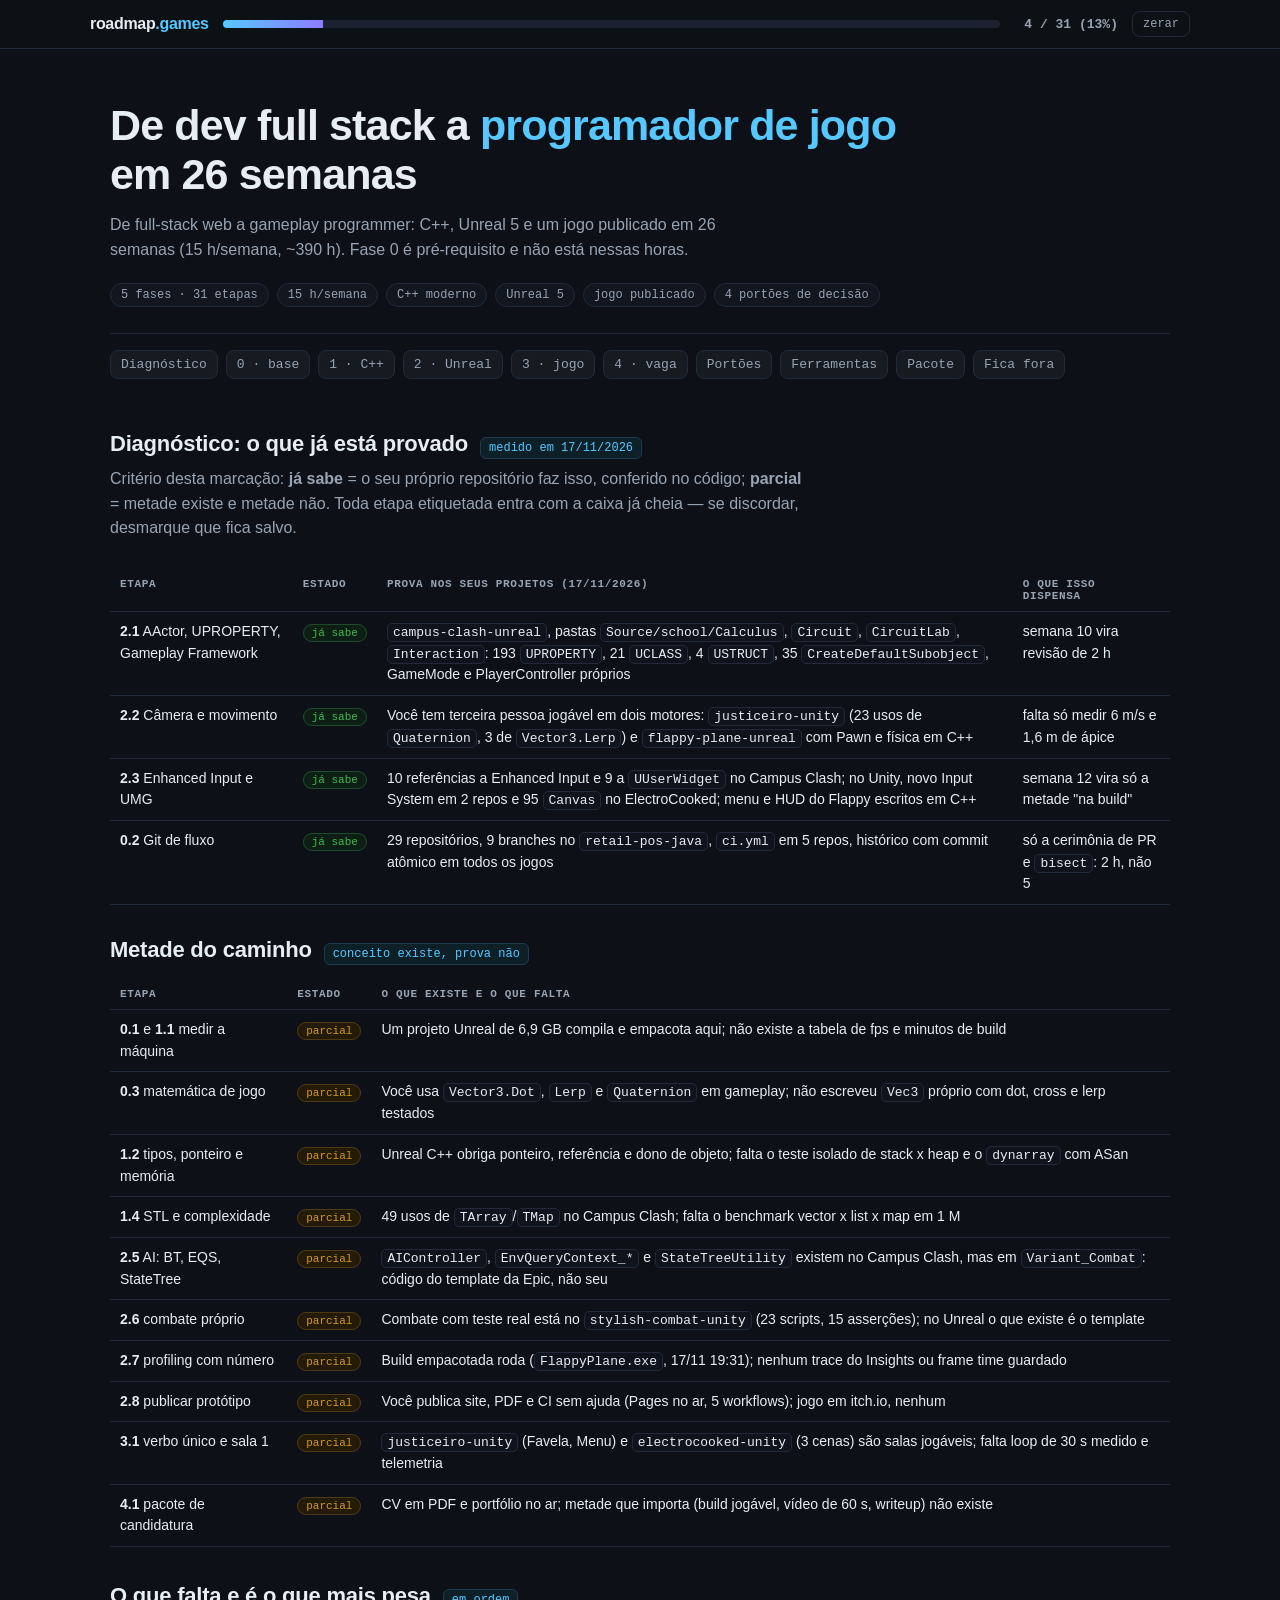
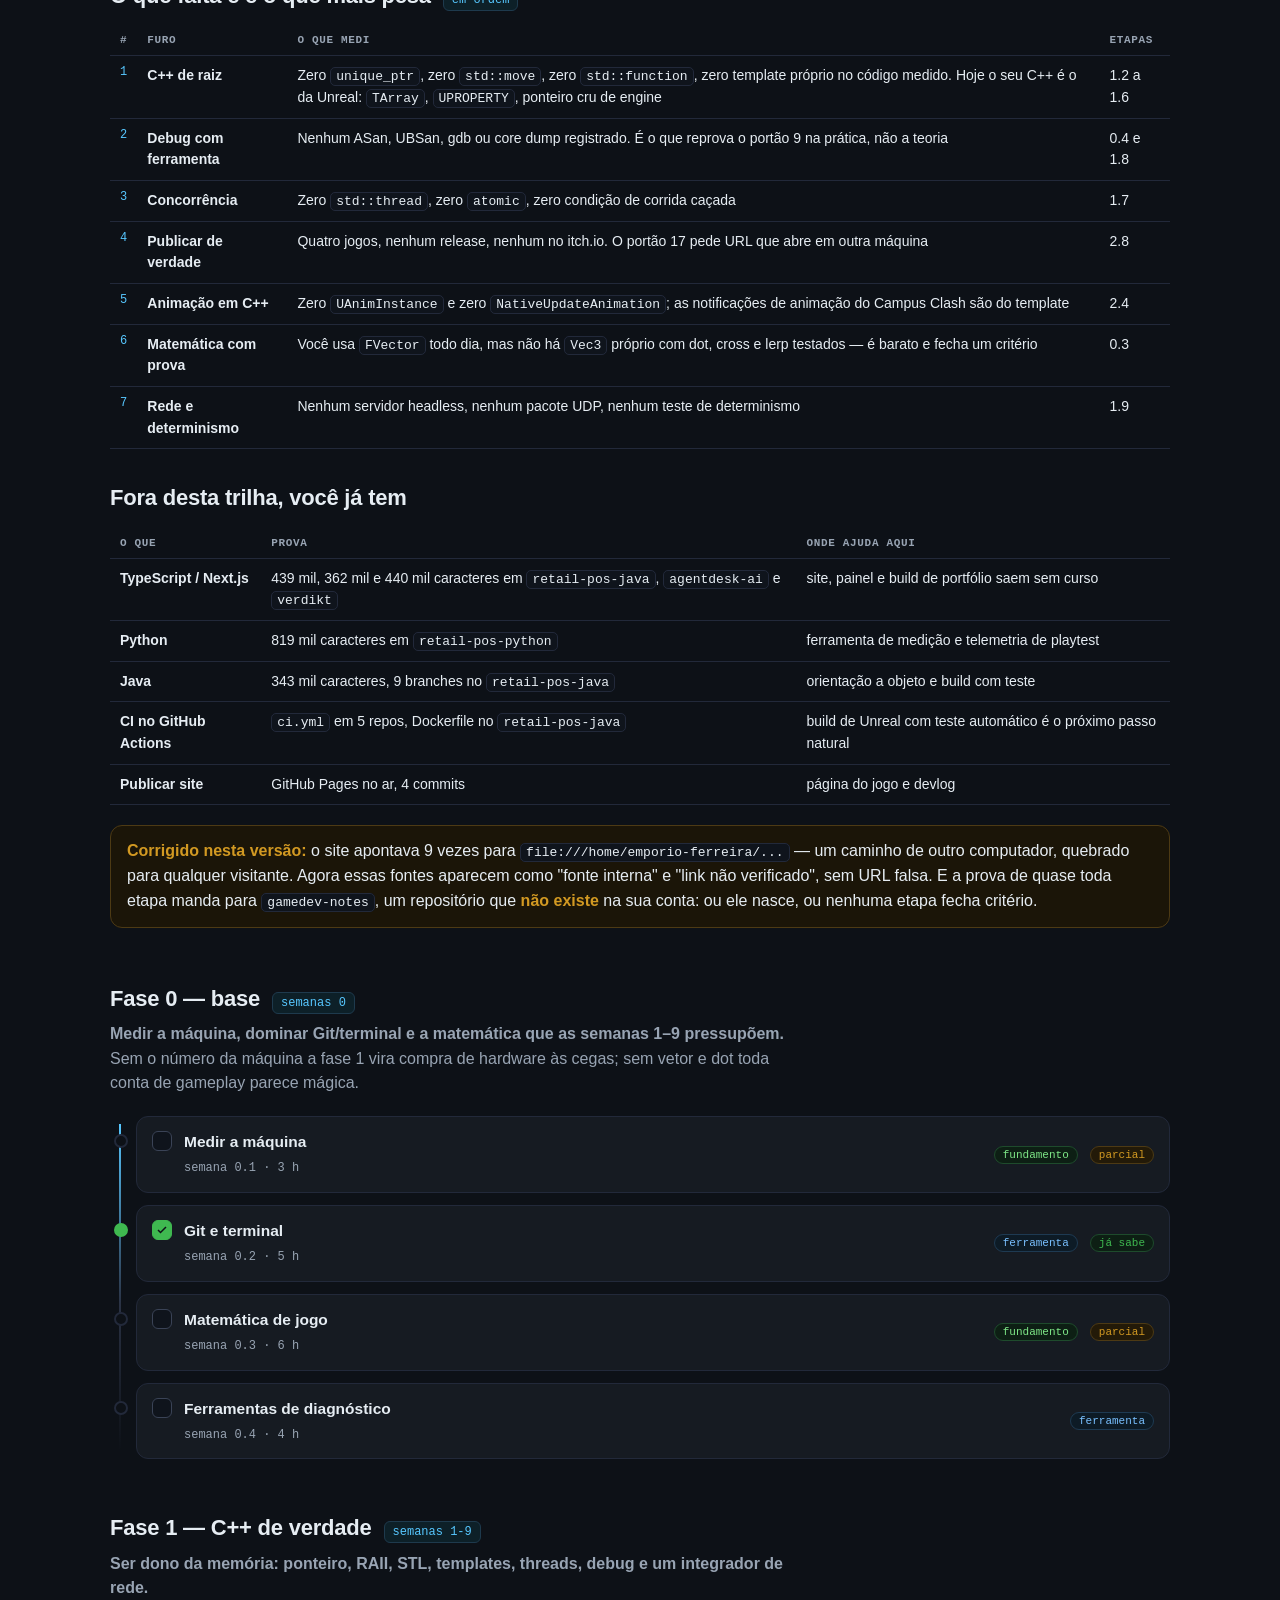
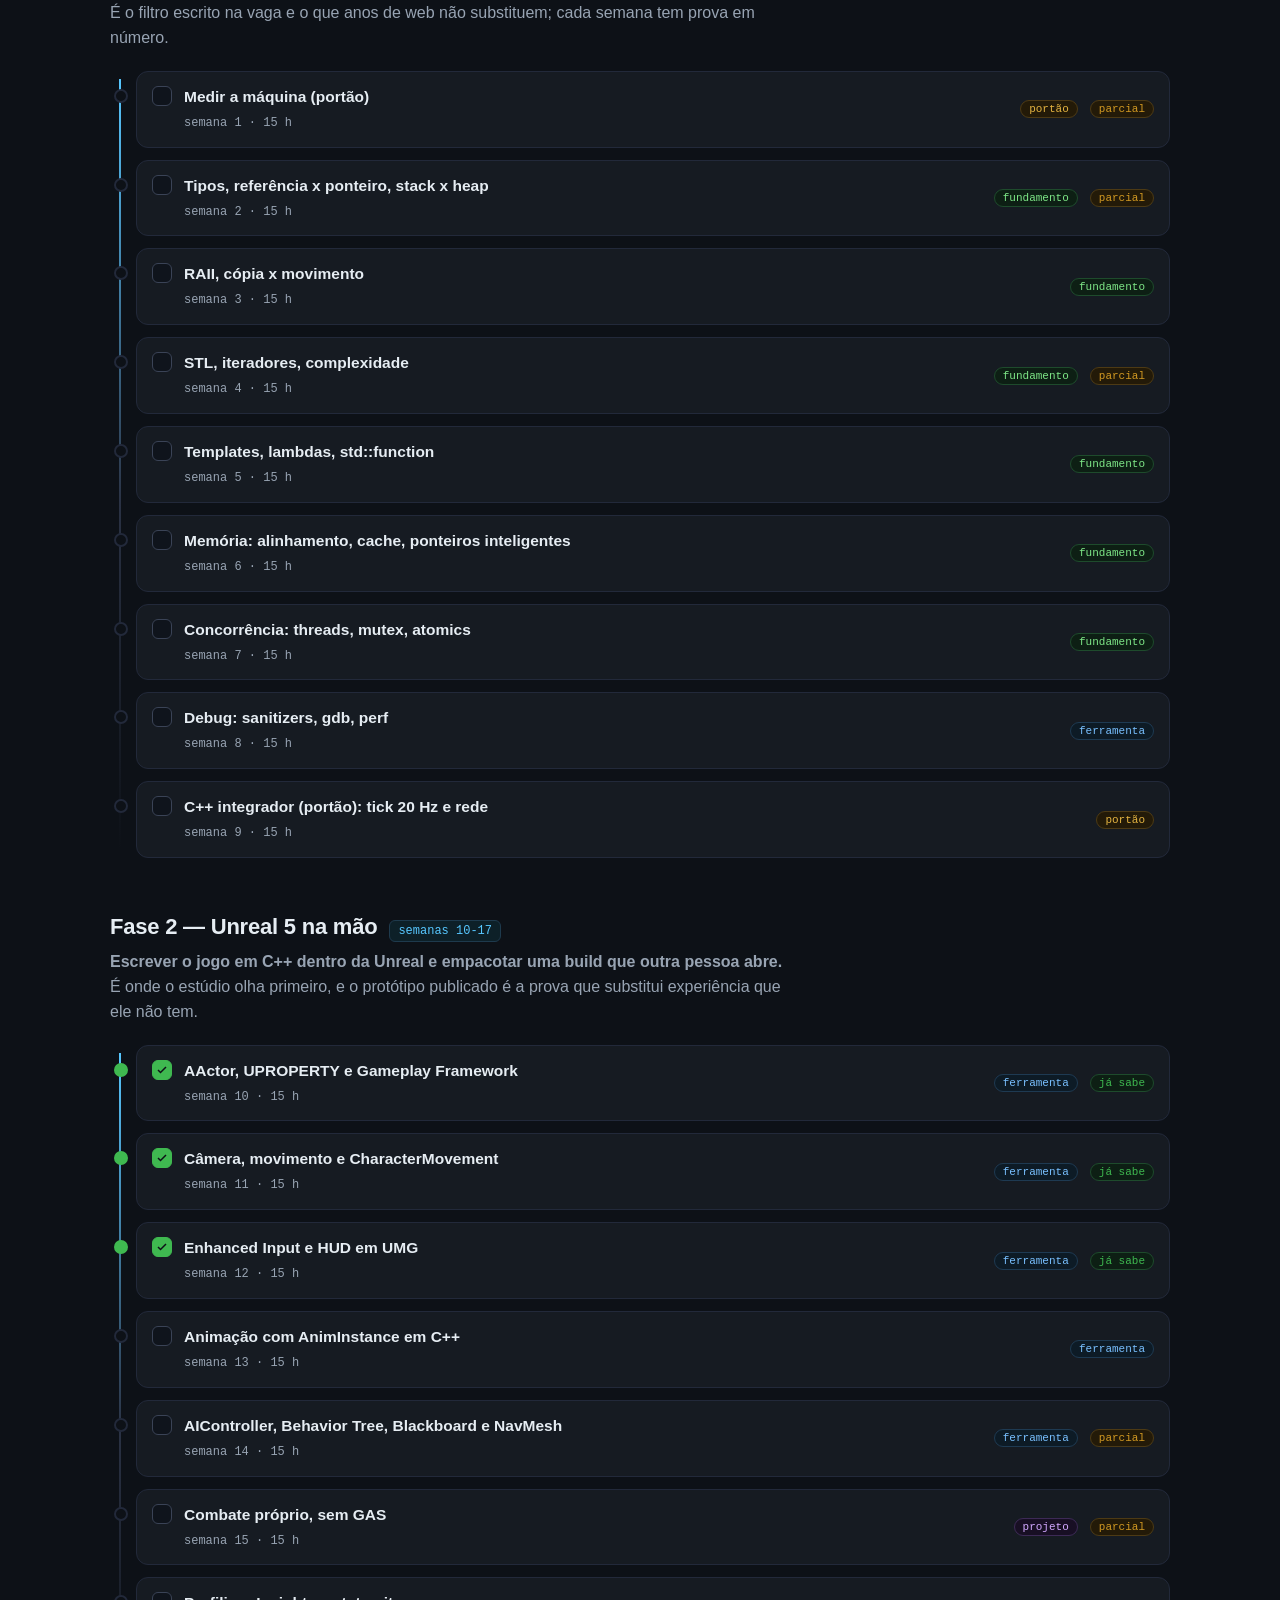
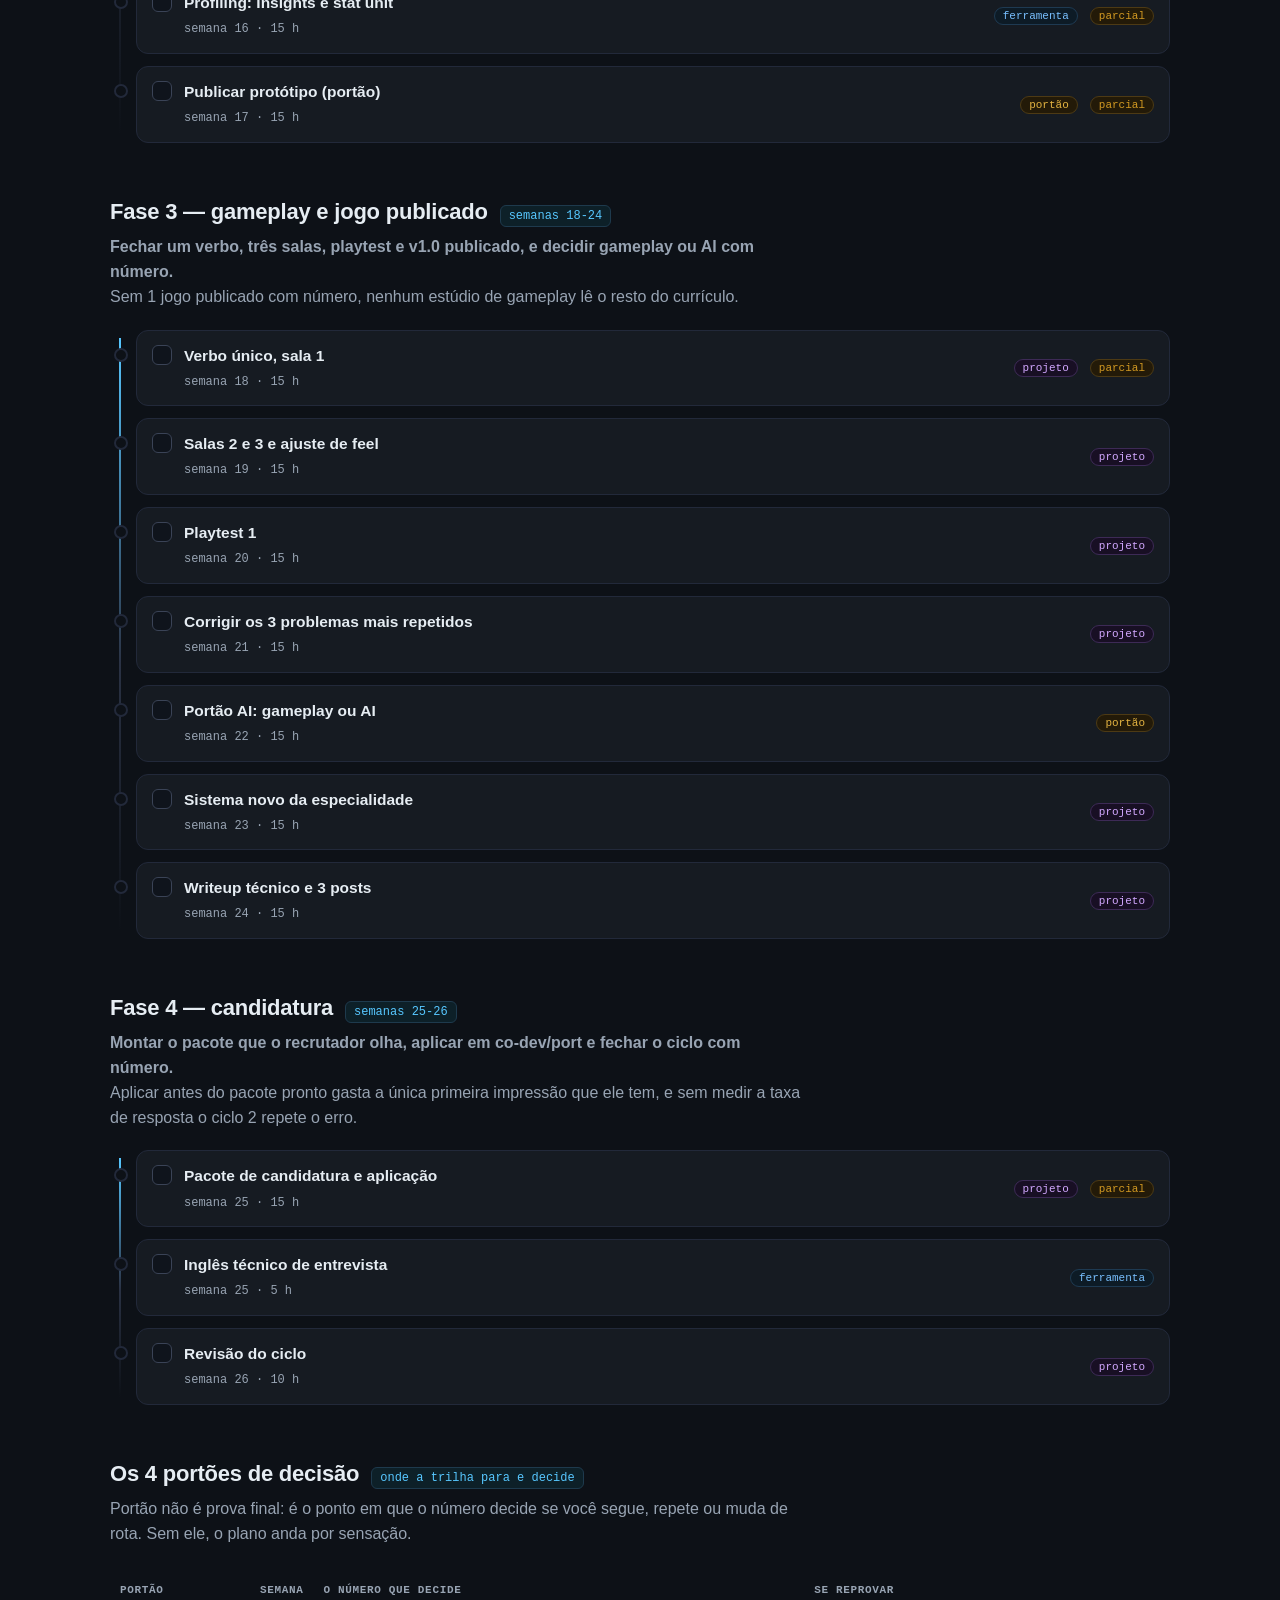
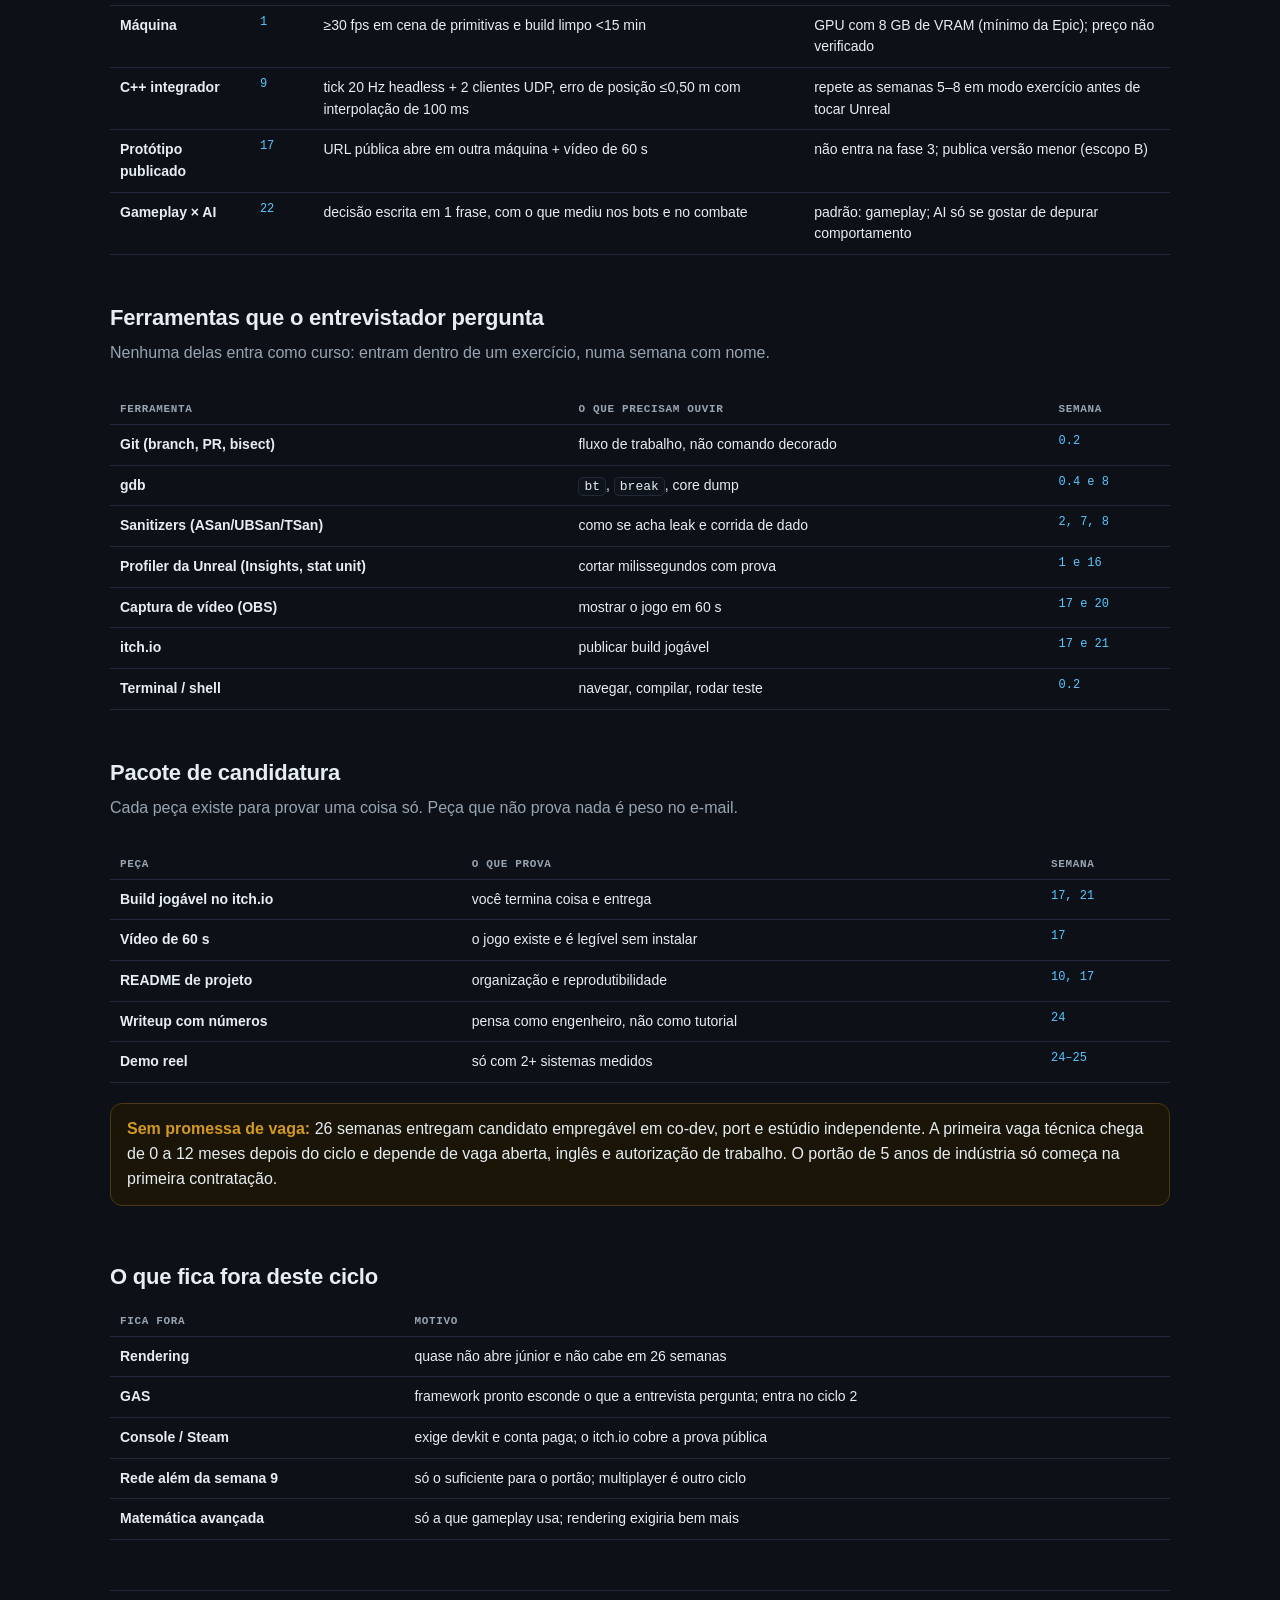
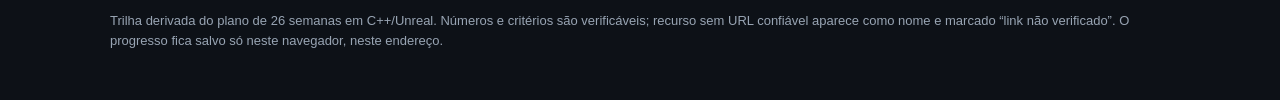
==== commit 2566bf5b: "roadmap-games: 4 etapas marcadas como ja sabidas (Unreal framework, movimento, input/UMG, git) e 11 " ====
--- a/roadmap-games/index.html
+++ b/roadmap-games/index.html
@@ -124,19 +124,32 @@
 
   <section id="diagnostico">
     <div class="fase-top"><h2>Diagnóstico: o que já está provado</h2><span class="sem">medido em 17/11/2026</span></div>
-    <p class="obj">Cruzamento desta trilha com o que o seu GitHub e as suas pastas provam hoje. Etiqueta verde <b>já sabe</b> aparece na etapa e a caixa já vem marcada; <b>parcial</b> quer dizer que metade do critério existe e metade não. O resto fica como está: não marcado.</p>
-
-    <div class="tblwrap"><table>
-      <thead><tr><th>Etapa</th><th>Estado</th><th>Prova medida (17/11/2026)</th><th>O que isso dispensa</th></tr></thead>
-      <tbody>
-        <tr><td><b>2.1</b> AActor, UPROPERTY, Gameplay Framework</td><td><span class="tag t-sabe">já sabe</span></td><td>Repo <code>campus-clash-unreal</code>, pastas <code>Source/school/Calculus</code>, <code>Circuit</code>, <code>CircuitLab</code>, <code>Interaction</code>: 193 <code>UPROPERTY</code>, 21 <code>UCLASS</code>, 4 <code>USTRUCT</code>, 35 <code>CreateDefaultSubobject</code>, GameMode e PlayerController próprios</td><td>semana 10 vira revisão de 2 h, não 15 h</td></tr>
-        <tr><td><b>2.2</b> Câmera e movimento</td><td><span class="tag t-parc">parcial</span></td><td><code>CharacterMovementComponent</code> aparece no projeto, mas vindo do template; <code>flappy-plane-unreal</code> tem Pawn próprio com física escrita em C++ — e nenhuma das duas medidas que o critério pede (6 m/s, ápice de 1,6 m)</td><td>só falta medir e colar o número</td></tr>
-        <tr><td><b>2.3</b> Enhanced Input e UMG</td><td><span class="tag t-parc">parcial</span></td><td>10 referências a Enhanced Input e 9 a <code>UUserWidget</code> no Campus Clash; mas o menu do Flappy Plane é <code>DrawHUD</code> em C++, não UMG, e não há build com os 3 menus em UMG</td><td>conceito lido; falta a metade "na build"</td></tr>
-        <tr><td><b>2.5</b> AI: Behavior Tree, EQS, StateTree</td><td><span class="tag t-parc">parcial</span></td><td><code>AIController</code>, <code>EnvQueryContext_*</code> e <code>StateTreeUtility</code> existem no Campus Clash, dentro de <code>Variant_Combat</code> — que é código do template da Epic, não seu</td><td>você já leu o código; autoria ainda não</td></tr>
-        <tr><td><b>2.6</b> Combate próprio</td><td><span class="tag t-parc">parcial</span></td><td>No Campus Clash, o combate vem do template; o combate com teste de verdade está no Unity: <code>stylish-combat-unity</code>, 23 scripts e 15 asserções de teste</td><td>meia semana, não uma</td></tr>
-        <tr><td><b>2.7</b> Profiling com número</td><td><span class="tag t-parc">parcial</span></td><td>Compila e empacota Unreal 5.8 (<code>FlappyPlane.exe</code>, 17/11 19:31), mas nenhum trace do Insights ou tabela de frame time guardada</td><td>falta o antes x depois</td></tr>
-        <tr><td><b>0.1</b> Medir a máquina</td><td><span class="tag t-parc">parcial</span></td><td>Um projeto de 6,9 GB compila e empacota nesta máquina; não existe a tabela de fps e minutos de build que o critério pede</td><td>1 h de medição</td></tr>
-        <tr><td><b>0.2</b> Git de fluxo</td><td><span class="tag t-parc">parcial</span></td><td>29 repos, 5 com CI no GitHub Actions, <code>retail-pos-java</code> com 9 branches; em toda a conta há <b>1 pull request</b> e nenhuma prova de <code>bisect</code></td><td>1 exercício de 2 h fecha</td></tr>
+    <p class="obj">Critério desta marcação: <b>já sabe</b> = o seu próprio repositório faz isso, conferido no código; <b>parcial</b> = metade existe e metade não. Toda etapa etiquetada entra com a caixa já cheia — se discordar, desmarque que fica salvo.</p>
+
+    <div class="tblwrap"><table>
+      <thead><tr><th>Etapa</th><th>Estado</th><th>Prova nos seus projetos (17/11/2026)</th><th>O que isso dispensa</th></tr></thead>
+      <tbody>
+        <tr><td><b>2.1</b> AActor, UPROPERTY, Gameplay Framework</td><td><span class="tag t-sabe">já sabe</span></td><td><code>campus-clash-unreal</code>, pastas <code>Source/school/Calculus</code>, <code>Circuit</code>, <code>CircuitLab</code>, <code>Interaction</code>: 193 <code>UPROPERTY</code>, 21 <code>UCLASS</code>, 4 <code>USTRUCT</code>, 35 <code>CreateDefaultSubobject</code>, GameMode e PlayerController próprios</td><td>semana 10 vira revisão de 2 h</td></tr>
+        <tr><td><b>2.2</b> Câmera e movimento</td><td><span class="tag t-sabe">já sabe</span></td><td>Você tem terceira pessoa jogável em dois motores: <code>justiceiro-unity</code> (23 usos de <code>Quaternion</code>, 3 de <code>Vector3.Lerp</code>) e <code>flappy-plane-unreal</code> com Pawn e física em C++</td><td>falta só medir 6 m/s e 1,6 m de ápice</td></tr>
+        <tr><td><b>2.3</b> Enhanced Input e UMG</td><td><span class="tag t-sabe">já sabe</span></td><td>10 referências a Enhanced Input e 9 a <code>UUserWidget</code> no Campus Clash; no Unity, novo Input System em 2 repos e 95 <code>Canvas</code> no ElectroCooked; menu e HUD do Flappy escritos em C++</td><td>semana 12 vira só a metade "na build"</td></tr>
+        <tr><td><b>0.2</b> Git de fluxo</td><td><span class="tag t-sabe">já sabe</span></td><td>29 repositórios, 9 branches no <code>retail-pos-java</code>, <code>ci.yml</code> em 5 repos, histórico com commit atômico em todos os jogos</td><td>só a cerimônia de PR e <code>bisect</code>: 2 h, não 5</td></tr>
+      </tbody>
+    </table></div>
+
+    <div class="fase-top" style="margin-top:22px"><h2>Metade do caminho</h2><span class="sem">conceito existe, prova não</span></div>
+    <div class="tblwrap"><table>
+      <thead><tr><th>Etapa</th><th>Estado</th><th>O que existe e o que falta</th></tr></thead>
+      <tbody>
+        <tr><td><b>0.1</b> e <b>1.1</b> medir a máquina</td><td><span class="tag t-parc">parcial</span></td><td>Um projeto Unreal de 6,9 GB compila e empacota aqui; não existe a tabela de fps e minutos de build</td></tr>
+        <tr><td><b>0.3</b> matemática de jogo</td><td><span class="tag t-parc">parcial</span></td><td>Você usa <code>Vector3.Dot</code>, <code>Lerp</code> e <code>Quaternion</code> em gameplay; não escreveu <code>Vec3</code> próprio com dot, cross e lerp testados</td></tr>
+        <tr><td><b>1.2</b> tipos, ponteiro e memória</td><td><span class="tag t-parc">parcial</span></td><td>Unreal C++ obriga ponteiro, referência e dono de objeto; falta o teste isolado de stack x heap e o <code>dynarray</code> com ASan</td></tr>
+        <tr><td><b>1.4</b> STL e complexidade</td><td><span class="tag t-parc">parcial</span></td><td>49 usos de <code>TArray</code>/<code>TMap</code> no Campus Clash; falta o benchmark vector x list x map em 1 M</td></tr>
+        <tr><td><b>2.5</b> AI: BT, EQS, StateTree</td><td><span class="tag t-parc">parcial</span></td><td><code>AIController</code>, <code>EnvQueryContext_*</code> e <code>StateTreeUtility</code> existem no Campus Clash, mas em <code>Variant_Combat</code>: código do template da Epic, não seu</td></tr>
+        <tr><td><b>2.6</b> combate próprio</td><td><span class="tag t-parc">parcial</span></td><td>Combate com teste real está no <code>stylish-combat-unity</code> (23 scripts, 15 asserções); no Unreal o que existe é o template</td></tr>
+        <tr><td><b>2.7</b> profiling com número</td><td><span class="tag t-parc">parcial</span></td><td>Build empacotada roda (<code>FlappyPlane.exe</code>, 17/11 19:31); nenhum trace do Insights ou frame time guardado</td></tr>
+        <tr><td><b>2.8</b> publicar protótipo</td><td><span class="tag t-parc">parcial</span></td><td>Você publica site, PDF e CI sem ajuda (Pages no ar, 5 workflows); jogo em itch.io, nenhum</td></tr>
+        <tr><td><b>3.1</b> verbo único e sala 1</td><td><span class="tag t-parc">parcial</span></td><td><code>justiceiro-unity</code> (Favela, Menu) e <code>electrocooked-unity</code> (3 cenas) são salas jogáveis; falta loop de 30 s medido e telemetria</td></tr>
+        <tr><td><b>4.1</b> pacote de candidatura</td><td><span class="tag t-parc">parcial</span></td><td>CV em PDF e portfólio no ar; metade que importa (build jogável, vídeo de 60 s, writeup) não existe</td></tr>
       </tbody>
     </table></div>
 
@@ -229,7 +242,7 @@
 const DATA = {"titulo":"Roadmap de programador de jogo","subtitulo":"De full-stack web a gameplay programmer: C++, Unreal 5 e um jogo publicado em 26 semanas (15 h/semana, ~390 h). Fase 0 é pré-requisito e não está nessas horas.","horasSemana":15,"fases":[{"id":"f0","titulo":"Fase 0 — base","semanas":"0","objetivo":"Medir a máquina, dominar Git/terminal e a matemática que as semanas 1–9 pressupõem.","porque":"Sem o número da máquina a fase 1 vira compra de hardware às cegas; sem vetor e dot toda conta de gameplay parece mágica.","nos":[{"id":"f0n1","titulo":"Medir a máquina","tipo":"fundamento","semana":"0.1","horas":3,"conceitos":["stat unit (Game/Draw/GPU ms)","build limpo x incremental","VRAM dedicada x compartilhada","orçamento de 16,6 ms a 60 fps"],"recursos":[{"titulo":"Unreal Engine — Hardware and Software Specifications","url":"https://dev.epicgames.com/documentation/en-us/unreal-engine/hardware-and-software-specifications-for-unreal-engine","gratuito":true,"idioma":"en"}],"exercicio":"Abrir o projeto flappy-plane-unreal que já existe em D:\\UE_5.8, rodar stat unit por 60 s e cronometrar um build limpo.","criterio":"CPU, GPU, RAM, fps e minutos de build numa tabela — nenhum campo vazio","prova":"gamedev-notes/maquina.md com a tabela preenchida"},{"id":"f0n2","titulo":"Git e terminal","tipo":"ferramenta","semana":"0.2","horas":5,"conceitos":["branch e merge x rebase","PR pequeno","git bisect","commit atômico",".gitignore de projeto Unreal (Binaries, Intermediate, Saved, DerivedDataCache)"],"recursos":[{"titulo":"Pro Git Book","url":"https://git-scm.com/book/en/v2","gratuito":true,"idioma":"en"},{"titulo":"The Missing Semester of Your CS Education","url":"https://missing.csail.mit.edu/","gratuito":true,"idioma":"en"}],"exercicio":"Criar 3 branches com 3 PRs no próprio repo e rodar git bisect num bug plantado de propósito.","criterio":"3 PRs mergeados e o bisect localiza o commit culpado em ≤5 passos","prova":"histórico público do repo gamedev-notes"},{"id":"f0n3","titulo":"Matemática de jogo","tipo":"fundamento","semana":"0.3","horas":6,"conceitos":["vetor e normalização","produto escalar (ângulo e projeção)","produto vetorial (normal)","lerp x slerp","espaço local x mundo","ordem de multiplicação de matriz"],"recursos":[{"titulo":"Khan Academy — Linear Algebra","url":"https://www.khanacademy.org/math/linear-algebra","gratuito":true,"idioma":"en"},{"titulo":"3Blue1Brown — Essence of Linear Algebra (playlist)","url":"https://www.youtube.com/playlist?list=PLZHQObOWTQDPD3MizzM2xVFitgF8hE_ab","gratuito":true,"idioma":"en"}],"exercicio":"Implementar Vec3 com dot, cross, normalize e lerp, com 10 testes.","criterio":"10/10 testes verdes e lerp monotônico conferido em 1.000 amostras","prova":"math/vec3.hpp + suíte de testes"},{"id":"f0n4","titulo":"Ferramentas de diagnóstico","tipo":"ferramenta","semana":"0.4","horas":4,"conceitos":["flags -Wall -Wextra -g -O2","ler stack trace","gdb: run, bt, print, break","ASan e UBSan por flag"],"recursos":[{"titulo":"GDB Documentation","url":"https://sourceware.org/gdb/current/onlinedocs/gdb/","gratuito":true,"idioma":"en"},{"titulo":"AddressSanitizer (Clang)","url":"https://clang.llvm.org/docs/AddressSanitizer.html","gratuito":true,"idioma":"en"}],"exercicio":"Rodar o mesmo binário com e sem ASan num use-after-free plantado.","criterio":"ASan aponta arquivo, linha e tipo do erro em ≤2 min","prova":"debug/README.md com o relatório dos dois casos"}]},{"id":"f1","titulo":"Fase 1 — C++ de verdade","semanas":"1-9","objetivo":"Ser dono da memória: ponteiro, RAII, STL, templates, threads, debug e um integrador de rede.","porque":"É o filtro escrito na vaga e o que anos de web não substituem; cada semana tem prova em número.","nos":[{"id":"f1n1","titulo":"Medir a máquina (portão)","tipo":"portao","semana":"1","horas":15,"conceitos":["perfil de hardware","gargalo de GPU x CPU","custo de shader compilation","cena de estresse com 100 atores móveis","registro de evidência"],"recursos":[{"titulo":"Unreal Engine — Performance and Profiling","url":"https://dev.epicgames.com/documentation/en-us/unreal-engine/performance-and-profiling-in-unreal-engine","gratuito":true,"idioma":"en"}],"exercicio":"Cena de primitivas com 100 atores móveis, com stat unit registrado e print.","criterio":"≥30 fps em primitivas e build limpo <15 min — se reprovar, decisão de GPU com 8 GB de VRAM","prova":"gamedev-notes/maquina.md atualizado + print do stat unit"},{"id":"f1n2","titulo":"Tipos, referência x ponteiro, stack x heap","tipo":"fundamento","semana":"2","horas":15,"conceitos":["int, size_t, uint8_t e tamanho real","referência x ponteiro x nullptr","stack x heap","new/delete","sizeof e padding","UB por leitura fora do limite"],"recursos":[{"titulo":"Learn C++ — capítulos 4 a 6 e 9","url":"https://www.learncpp.com/","gratuito":true,"idioma":"en"},{"titulo":"cppreference","url":"https://en.cppreference.com/w/","gratuito":true,"idioma":"en"}],"exercicio":"Vetor dinâmico próprio com push_back, realocação em dobra de capacidade e destructor.","criterio":"1 M inserções com 0 leak apontado pelo ASan","prova":"cpp/dynarray/ com main.cpp e teste de 1 M"},{"id":"f1n3","titulo":"RAII, cópia x movimento","tipo":"fundamento","semana":"3","horas":15,"conceitos":["construtor e destructor","RAII","regra de três e de cinco","std::move","RVO","const correto"],"recursos":[{"titulo":"Learn C++ — capítulos 14 a 16 e 22","url":"https://www.learncpp.com/","gratuito":true,"idioma":"en"},{"titulo":"CppCon (canal no YouTube) — talks de move semantics","url":"https://www.youtube.com/@CppCon","gratuito":true,"idioma":"en"}],"exercicio":"Classe Buffer com copy ctor, move ctor e move assignment, com benchmark.","criterio":"cópia de 100 MB ≥10x mais lenta que o move, medido","prova":"cpp/buffer/ com benchmark e saída colada no README"},{"id":"f1n4","titulo":"STL, iteradores, complexidade","tipo":"fundamento","semana":"4","horas":15,"conceitos":["vector, map, unordered_map, list","invalidação de iterador","Big-O na prática","algorithm: sort, find_if, transform","reserve"],"recursos":[{"titulo":"cppreference — Containers","url":"https://en.cppreference.com/w/cpp/container","gratuito":true,"idioma":"en"},{"titulo":"Learn C++ — capítulos 16 a 20","url":"https://www.learncpp.com/","gratuito":true,"idioma":"en"}],"exercicio":"3 exercícios só com STL + benchmark dos três contêineres com 1 M elementos.","criterio":"tabela com tempo de vector x list x map em 1 M","prova":"cpp/stl-lab/ com a tabela de tempos"},{"id":"f1n5","titulo":"Templates, lambdas, std::function","tipo":"fundamento","semana":"5","horas":15,"conceitos":["template de função e de classe","dedução de tipo","lambda e captura","std::function e seu custo","auto","requires"],"recursos":[{"titulo":"Learn C++ — capítulos 8, 11, 13 e 20","url":"https://www.learncpp.com/","gratuito":true,"idioma":"en"},{"titulo":"cppreference — Templates","url":"https://en.cppreference.com/w/cpp/language/templates","gratuito":true,"idioma":"en"}],"exercicio":"Sistema de eventos com lista de callbacks e remoção durante o disparo.","criterio":"5 testes verdes, incluindo remoção no meio da iteração","prova":"cpp/events/ com os 5 testes"},{"id":"f1n6","titulo":"Memória: alinhamento, cache, ponteiros inteligentes","tipo":"fundamento","semana":"6","horas":15,"conceitos":["alinhamento e alignas","cache line e localidade","AoS x SoA","unique_ptr, shared_ptr, weak_ptr","custo do shared_ptr","false sharing"],"recursos":[{"titulo":"CppCon (canal no YouTube) — talks de data-oriented design","url":"https://www.youtube.com/@CppCon","gratuito":true,"idioma":"en"},{"titulo":"cppreference — Dynamic memory management","url":"https://en.cppreference.com/w/cpp/memory","gratuito":true,"idioma":"en"}],"exercicio":"1 M partículas em AoS e em SoA com o mesmo update.","criterio":"diferença de ms/frame medida e registrada","prova":"cpp/particles/ com os dois layouts e o gráfico"},{"id":"f1n7","titulo":"Concorrência: threads, mutex, atomics","tipo":"fundamento","semana":"7","horas":15,"conceitos":["std::thread","mutex e lock_guard","atomic e memory order básico","condição de corrida","thread pool","granularidade de tarefa"],"recursos":[{"titulo":"cppreference — Concurrency support","url":"https://en.cppreference.com/w/cpp/thread","gratuito":true,"idioma":"en"},{"titulo":"CppCon (canal no YouTube) — talks de atomics","url":"https://www.youtube.com/@CppCon","gratuito":true,"idioma":"en"}],"exercicio":"Job system com 4 workers processando 1 M itens.","criterio":"speedup ≥2,5x contra a versão single-thread","prova":"cpp/jobsystem/ com tempo de 1 e de 4 threads"},{"id":"f1n8","titulo":"Debug: sanitizers, gdb, perf","tipo":"ferramenta","semana":"8","horas":15,"conceitos":["ASan, UBSan, TSan","gdb com watch e core dump","perf record e perf report","ler flame graph","-O2 x -O0 no debug"],"recursos":[{"titulo":"AddressSanitizer (Clang)","url":"https://clang.llvm.org/docs/AddressSanitizer.html","gratuito":true,"idioma":"en"},{"titulo":"perf wiki","url":"https://perf.wiki.kernel.org/","gratuito":true,"idioma":"en"}],"exercicio":"Caçar 3 bugs plantados (leak, corrida, out-of-bounds) sem ler o código antes.","criterio":"relatório com causa, ferramenta e tempo de cada uma das 3 caças","prova":"debug/caca-bugs/ com os 3 relatórios"},{"id":"f1n9","titulo":"C++ integrador (portão): tick 20 Hz e rede","tipo":"portao","semana":"9","horas":15,"conceitos":["tick fixo a 20 Hz e dt fixo","Step(state, input, dt) puro e determinístico","snapshot serializado em struct","UDP local sem framework","interpolação com buffer de 100 ms","erro de posição em metros"],"recursos":[{"titulo":"T4 de tarefas-semanais.md (fonte interna)","url":"","gratuito":true,"idioma":"pt"},{"titulo":"Gaffer on Games — Networked Physics (link não verificado)","url":"","gratuito":true,"idioma":"en"}],"exercicio":"Servidor headless a 20 Hz + 2 clientes UDP local com interpolação de 100 ms.","criterio":"erro de posição ≤0,50 m medido e 5 testes de determinismo verdes","prova":"net/tick20/ com servidor, cliente e a planilha de erro"}]},{"id":"f2","titulo":"Fase 2 — Unreal 5 na mão","semanas":"10-17","objetivo":"Escrever o jogo em C++ dentro da Unreal e empacotar uma build que outra pessoa abre.","porque":"É onde o estúdio olha primeiro, e o protótipo publicado é a prova que substitui experiência que ele não tem.","nos":[{"id":"f2n1","titulo":"AActor, UPROPERTY e Gameplay Framework","tipo":"ferramenta","semana":"10","horas":15,"conceitos":["AActor, APawn, ACharacter","BeginPlay e Tick","UPROPERTY e reflexão","UCLASS e GENERATED_BODY","GameMode, PlayerController, GameState","FString e FVector"],"recursos":[{"titulo":"Unreal Engine — Gameplay Framework","url":"https://dev.epicgames.com/documentation/en-us/unreal-engine/gameplay-framework-in-unreal-engine","gratuito":true,"idioma":"en"},{"titulo":"Unreal Engine — Programming with C++","url":"https://dev.epicgames.com/documentation/en-us/unreal-engine/programming-with-cplusplus-in-unreal-engine","gratuito":true,"idioma":"en"}],"exercicio":"Personagem com input em C++ puro, sem nó de Blueprint na lógica.","criterio":"build empacotada abre e o personagem responde ao input","prova":"repo do projeto UE com README de versão 5.8.2 e passos de build"},{"id":"f2n2","titulo":"Câmera, movimento e CharacterMovement","tipo":"ferramenta","semana":"11","horas":15,"conceitos":["CharacterMovementComponent","aceleração x velocidade máxima","gravidade e ápice de salto","spring arm e colisão de câmera","coyote time"],"recursos":[{"titulo":"Unreal Engine — Character Movement Component","url":"https://dev.epicgames.com/documentation/en-us/unreal-engine/character-movement-component-in-unreal-engine","gratuito":true,"idioma":"en"},{"titulo":"t1-spec-2026-11-07.md (números de referência, fonte interna)","url":"","gratuito":true,"idioma":"pt"}],"exercicio":"Terceira pessoa jogável numa pista de 24 m com marcas.","criterio":"6 m/s medido na pista e ápice de salto de 1,6 m","prova":"GIF de 10 s no README + valores num DataAsset"},{"id":"f2n3","titulo":"Enhanced Input e HUD em UMG","tipo":"ferramenta","semana":"12","horas":15,"conceitos":["Input Action e Input Mapping Context","UUserWidget em C++","binding de widget","SetPause e reinício de nível","HUD de velocidade"],"recursos":[{"titulo":"Unreal Engine — Enhanced Input","url":"https://dev.epicgames.com/documentation/en-us/unreal-engine/enhanced-input-in-unreal-engine","gratuito":true,"idioma":"en"},{"titulo":"Unreal Engine — UMG UI Designer","url":"https://dev.epicgames.com/documentation/en-us/unreal-engine/umg-ui-designer-for-unreal-engine","gratuito":true,"idioma":"en"}],"exercicio":"Menu de início, pause, reiniciar e HUD de velocidade.","criterio":"os 3 funcionam na build empacotada, não só no editor","prova":"tag v0.2-menu + screenshots"},{"id":"f2n4","titulo":"Animação com AnimInstance em C++","tipo":"ferramenta","semana":"13","horas":15,"conceitos":["UAnimInstance","NativeUpdateAnimation","máquina de estados","blend space","notificação de animação","root motion"],"recursos":[{"titulo":"Unreal Engine — Animation Blueprints","url":"https://dev.epicgames.com/documentation/en-us/unreal-engine/animation-blueprints-in-unreal-engine","gratuito":true,"idioma":"en"}],"exercicio":"3 estados (parado, andando, caindo) com primitivas.","criterio":"transição sem if na lógica de gameplay; 3 estados observados em vídeo","prova":"anim/ com o grafo exportado em imagem + explicação"},{"id":"f2n5","titulo":"AIController, Behavior Tree, Blackboard e NavMesh","tipo":"ferramenta","semana":"14","horas":15,"conceitos":["AAIController","Behavior Tree, decorator e service","Blackboard","NavMesh e MoveTo","percepção (visão e audição)"],"recursos":[{"titulo":"Unreal Engine — Behavior Trees","url":"https://dev.epicgames.com/documentation/en-us/unreal-engine/behavior-trees-in-unreal-engine","gratuito":true,"idioma":"en"},{"titulo":"Unreal Engine — AI Perception","url":"https://dev.epicgames.com/documentation/en-us/unreal-engine/ai-perception-in-unreal-engine","gratuito":true,"idioma":"en"}],"exercicio":"3 inimigos que patrulham e perseguem ao ver o jogador.","criterio":"3 bots com 0 travamento em 5 min de teste","prova":"árvore exportada + vídeo de 30 s"},{"id":"f2n6","titulo":"Combate próprio, sem GAS","tipo":"projeto","semana":"15","horas":15,"conceitos":["hitbox por sweep e trace","evento de dano","i-frames","hitstop","vida e morte","feedback: câmera, som, flash"],"recursos":[{"titulo":"Unreal Engine — Collision Overview","url":"https://dev.epicgames.com/documentation/en-us/unreal-engine/collision-in-unreal-engine","gratuito":true,"idioma":"en"},{"titulo":"Game Programming Patterns","url":"https://gameprogrammingpatterns.com/","gratuito":true,"idioma":"en"}],"exercicio":"Loop de combate de 60 s com vitória e derrota.","criterio":"loop de 60 s jogável do início ao fim, 2 vezes seguidas","prova":"tag v0.3-combate + GIF"},{"id":"f2n7","titulo":"Profiling: Insights e stat unit","tipo":"ferramenta","semana":"16","horas":15,"conceitos":["Unreal Insights e trace","stat unit e stat game","custo de Tick e de actor","custo de draw call","orçamento de ms"],"recursos":[{"titulo":"Unreal Engine — Unreal Insights","url":"https://dev.epicgames.com/documentation/en-us/unreal-engine/unreal-insights-in-unreal-engine","gratuito":true,"idioma":"en"}],"exercicio":"Achar 2 gargalos reais de frame time e corrigir.","criterio":"−4 ms de frame time, antes x depois em gráfico","prova":"perf/ com o trace e o gráfico"},{"id":"f2n8","titulo":"Publicar protótipo (portão)","tipo":"portao","semana":"17","horas":15,"conceitos":["empacotamento Windows","página de itch.io","captura com OBS","README de projeto","versão e changelog"],"recursos":[{"titulo":"itch.io — Docs","url":"https://itch.io/docs/","gratuito":true,"idioma":"en"},{"titulo":"OBS Studio","url":"https://obsproject.com/","gratuito":true,"idioma":"pt"}],"exercicio":"Build + página no itch.io + vídeo de 60 s.","criterio":"URL pública abre em outra máquina e o vídeo tem 60 s","prova":"release com o .zip e link do itch.io no README"}]},{"id":"f3","titulo":"Fase 3 — gameplay e jogo publicado","semanas":"18-24","objetivo":"Fechar um verbo, três salas, playtest e v1.0 publicado, e decidir gameplay ou AI com número.","porque":"Sem 1 jogo publicado com número, nenhum estúdio de gameplay lê o resto do currículo.","nos":[{"id":"f3n1","titulo":"Verbo único, sala 1","tipo":"projeto","semana":"18","horas":15,"conceitos":["loop de 30 s","verbo principal e profundidade","sala como unidade de design","telemetria mínima (onde morre, onde para)"],"recursos":[{"titulo":"escopo-jogo-publicavel-2026-11-05.md (escopo A, fonte interna)","url":"","gratuito":true,"idioma":"pt"},{"titulo":"Game Programming Patterns — State","url":"https://gameprogrammingpatterns.com/state.html","gratuito":true,"idioma":"en"}],"exercicio":"Sala 1 completa com o verbo funcionando em Unreal.","criterio":"joga 60 s sem bug bloqueante","prova":"tag v0.4-sala1"},{"id":"f3n2","titulo":"Salas 2 e 3 e ajuste de feel","tipo":"projeto","semana":"19","horas":15,"conceitos":["curva de dificuldade","coyote, buffer e hitstop como números","transição entre salas","condição de fim"],"recursos":[{"titulo":"t1-spec-2026-11-07.md (números de referência, fonte interna)","url":"","gratuito":true,"idioma":"pt"},{"titulo":"GDC (canal no YouTube) — talks de game feel (link não verificado)","url":"","gratuito":true,"idioma":"en"}],"exercicio":"3 salas encadeadas com fim definido.","criterio":"3 números de feel justificados no README","prova":"README com a tabela de números (coyote, buffer, hitstop)"},{"id":"f3n3","titulo":"Playtest 1","tipo":"projeto","semana":"20","horas":15,"conceitos":["protocolo sem instrução","observação x opinião","anotação com timestamp","onde travar é dado"],"recursos":[{"titulo":"OBS Studio (gravar a sessão)","url":"https://obsproject.com/","gratuito":true,"idioma":"pt"},{"titulo":"GDC (canal no YouTube) — talks de playtest (link não verificado)","url":"","gratuito":true,"idioma":"en"}],"exercicio":"2 pessoas jogando sem explicação prévia, sessão gravada.","criterio":"10 observações registradas com timestamp","prova":"playtest/01.md com as 10 observações"},{"id":"f3n4","titulo":"Corrigir os 3 problemas mais repetidos","tipo":"projeto","semana":"21","horas":15,"conceitos":["priorização por frequência","correção pequena x redesenho","changelog","congelamento de escopo"],"recursos":[{"titulo":"itch.io — Docs (devlog)","url":"https://itch.io/docs/","gratuito":true,"idioma":"en"}],"exercicio":"Corrigir os 3 problemas e publicar v1.0 no itch.io.","criterio":"3 correções no changelog e v1.0 publicada","prova":"tag v1.0"},{"id":"f3n5","titulo":"Portão AI: gameplay ou AI","tipo":"portao","semana":"22","horas":15,"conceitos":["gameplay x AI no dia a dia","custo de depurar comportamento","EQS, StateTree e percepção","Mass e ECS como requisito desejável","rendering fora de escopo"],"recursos":[{"titulo":"plano-programador-de-jogo.md (vagas da CDPR lidas em 16/11/2026, fonte interna)","url":"","gratuito":true,"idioma":"pt"},{"titulo":"Unreal Engine — Environment Query System","url":"https://dev.epicgames.com/documentation/en-us/unreal-engine/environment-query-system-in-unreal-engine","gratuito":true,"idioma":"en"}],"exercicio":"Escrever a decisão em 1 frase com a evidência medida nas semanas 14 e 15.","criterio":"decisão escrita + 2 números que a sustentam","prova":"decisao-especialidade.md no repo de notas"},{"id":"f3n6","titulo":"Sistema novo da especialidade","tipo":"projeto","semana":"23","horas":15,"conceitos":["se AI: EQS query, StateTree, percepção afinada","se gameplay: segundo verbo com interação medida","hierarquia de estado","integração com o jogo existente"],"recursos":[{"titulo":"Unreal Engine — StateTree","url":"https://dev.epicgames.com/documentation/en-us/unreal-engine/state-tree-in-unreal-engine","gratuito":true,"idioma":"en"},{"titulo":"CppCon (canal no YouTube) — talks de AI em jogos","url":"https://www.youtube.com/@CppCon","gratuito":true,"idioma":"en"}],"exercicio":"Um sistema novo, medido, integrado ao jogo.","criterio":"demo de 30 s do sistema funcionando na build","prova":"tag v1.1 + vídeo de 30 s"},{"id":"f3n7","titulo":"Writeup técnico e 3 posts","tipo":"projeto","semana":"24","horas":15,"conceitos":["estrutura de writeup: problema, medição, solução, resultado","gráfico antes x depois","devlog curto","README como porta de entrada"],"recursos":[{"titulo":"itch.io — Docs (devlog)","url":"https://itch.io/docs/","gratuito":true,"idioma":"en"},{"titulo":"kit-avaliacao-estudios.md (fonte interna)","url":"","gratuito":true,"idioma":"pt"}],"exercicio":"1 writeup técnico e 3 posts de devlog.","criterio":"writeup com ≥3 números medidos e 3 posts publicados","prova":"writeup/ em Markdown + link no README raiz"}]},{"id":"f4","titulo":"Fase 4 — candidatura","semanas":"25-26","objetivo":"Montar o pacote que o recrutador olha, aplicar em co-dev/port e fechar o ciclo com número.","porque":"Aplicar antes do pacote pronto gasta a única primeira impressão que ele tem, e sem medir a taxa de resposta o ciclo 2 repete o erro.","nos":[{"id":"f4n1","titulo":"Pacote de candidatura e aplicação","tipo":"projeto","semana":"25","horas":15,"conceitos":["ordem do pacote: build jogável, vídeo 60 s, README, writeup, demo reel","CV de uma página","mensagem de abordagem curta","co-dev e port como alvo realista","registro de candidatura"],"recursos":[{"titulo":"kit-avaliacao-estudios.md (fonte interna)","url":"","gratuito":true,"idioma":"pt"},{"titulo":"empresas-alvo-games.md (fonte interna)","url":"","gratuito":true,"idioma":"pt"}],"exercicio":"Montar o pacote e aplicar em 10 vagas de co-dev/port + 10 contatos.","criterio":"20 candidaturas registradas em planilha com data e URL","prova":"repo portfolio com o pacote linkado"},{"id":"f4n2","titulo":"Inglês técnico de entrevista","tipo":"ferramenta","semana":"25","horas":5,"conceitos":["declarar B2 até prova contrária (pergunta 64 aberta; CV diz avançado, LinkedIn diz intermediário)","descrever sistema no passado","explicar trade-off","falar de número em inglês","perguntas de comportamento","vocabulário de engine"],"recursos":[{"titulo":"Writeup próprio traduzido para inglês (material interno)","url":"","gratuito":true,"idioma":"en"},{"titulo":"Conversação com falante nativo gratuito (nome genérico, link não verificado)","url":"","gratuito":true,"idioma":"en"}],"exercicio":"Gravar 3 respostas de 2 min em inglês sobre o próprio projeto e ouvir de volta.","criterio":"3 gravações de 2 min sem ler script + 1 entrevista simulada gravada","prova":"ingles/README.md com transcrição e lista de correções"},{"id":"f4n3","titulo":"Revisão do ciclo","tipo":"projeto","semana":"26","horas":10,"conceitos":["o que reprovou em cada portão","taxa de resposta das 20 candidaturas","custo real em horas","o que o ciclo 2 muda"],"recursos":[{"titulo":"Registros 90-Sistema/registros/2026-11.md e 2026-12.md (fonte interna)","url":"","gratuito":true,"idioma":"pt"}],"exercicio":"Escrever o plano do ciclo 2 com 4 portões novos.","criterio":"taxa de resposta calculada (respostas dividido por 20) + plano do ciclo 2 escrito","prova":"ciclo2.md no repo de notas"}]}]};
 const LABEL = {fundamento:"fundamento",ferramenta:"ferramenta",projeto:"projeto",portao:"portão"};
 // Diagnóstico de 17/11/2026: só entra aqui o que tem prova medida num repositório ou numa build.
-const STATUS = {f2n1:"sabe",f0n1:"parc",f0n2:"parc",f2n2:"parc",f2n3:"parc",f2n5:"parc",f2n6:"parc",f2n7:"parc",f1n1:"parc"};
+const STATUS = {f2n1:"sabe",f2n2:"sabe",f2n3:"sabe",f0n2:"sabe",f0n1:"parc",f2n5:"parc",f2n6:"parc",f2n7:"parc",f2n8:"parc",f1n1:"parc",f1n2:"parc",f1n4:"parc",f0n3:"parc",f3n1:"parc",f4n1:"parc"};
 const SBADGE = {sabe:["já sabe","t-sabe"],parc:["parcial","t-parc"]};
 const TAGC = {fundamento:"t-fund",ferramenta:"t-ferr",projeto:"t-proj",portao:"t-port"};
 const KEY = "roadmap-games-v2";
